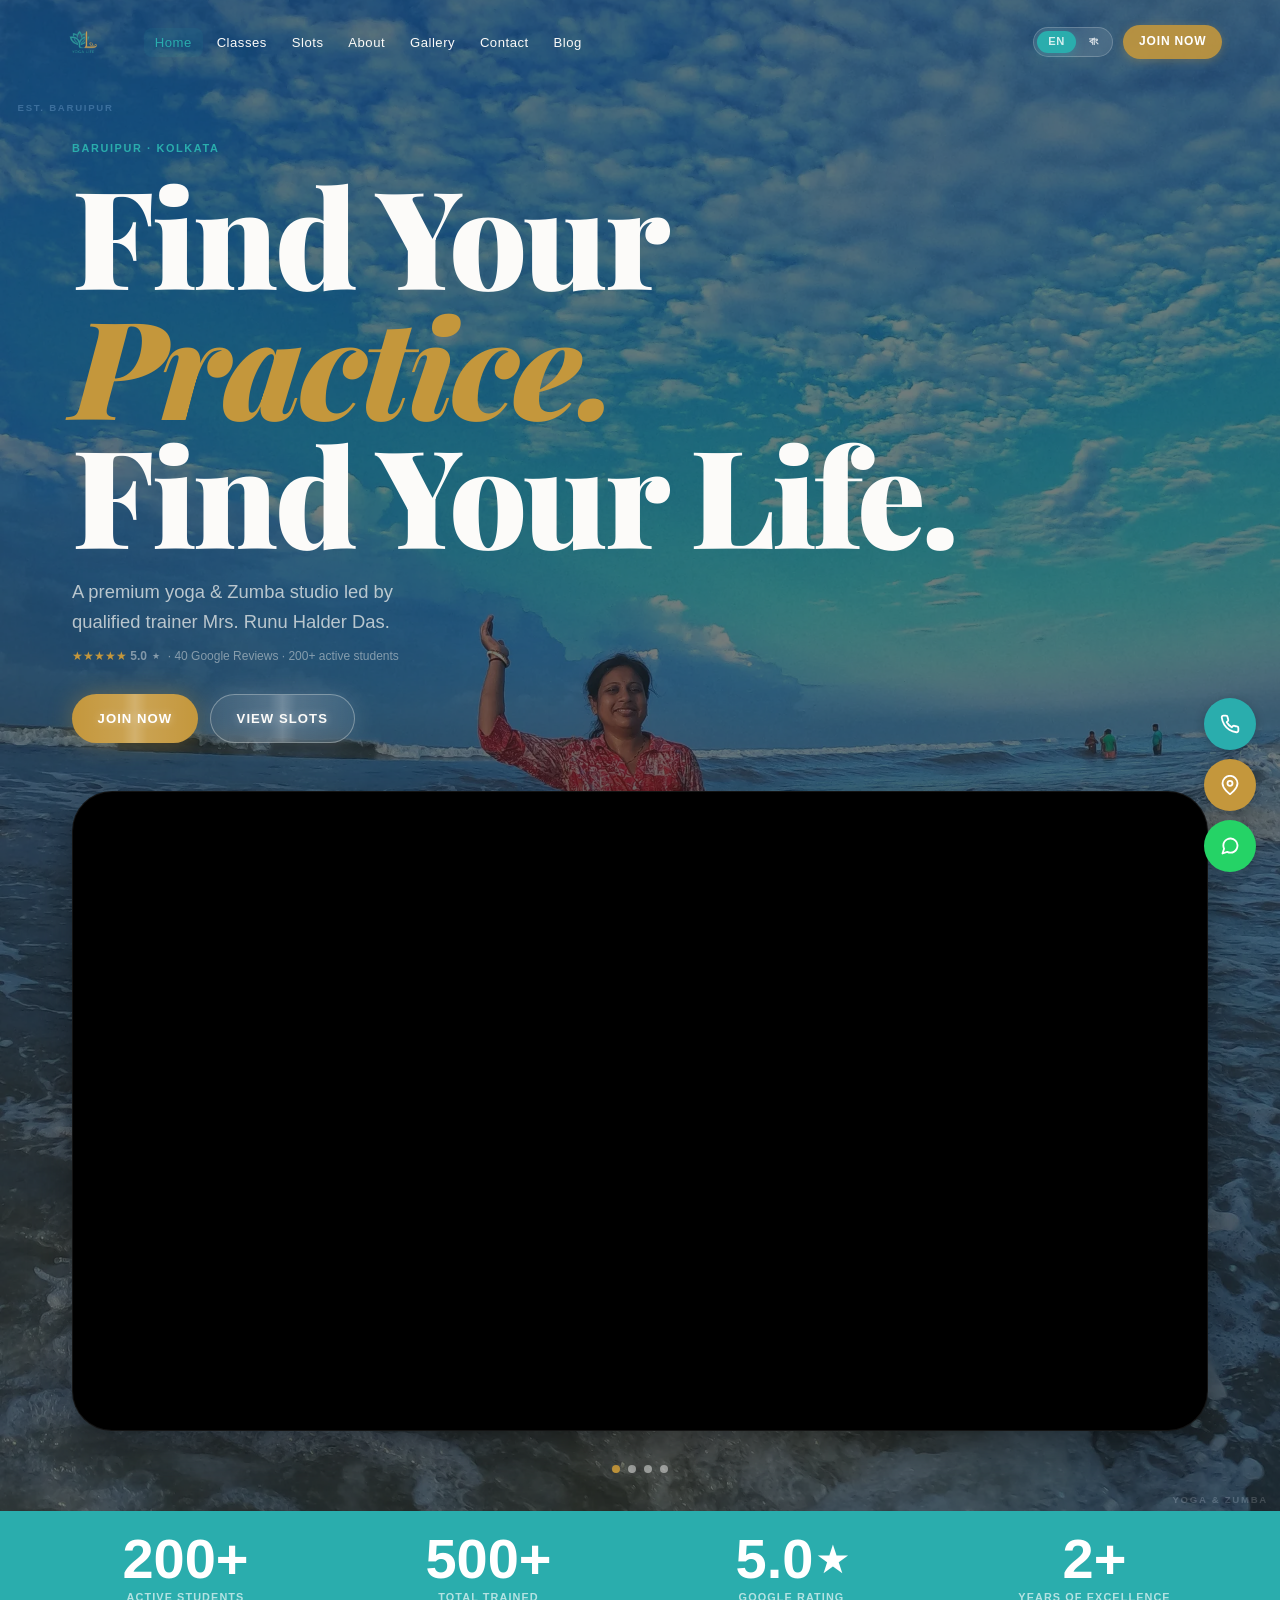
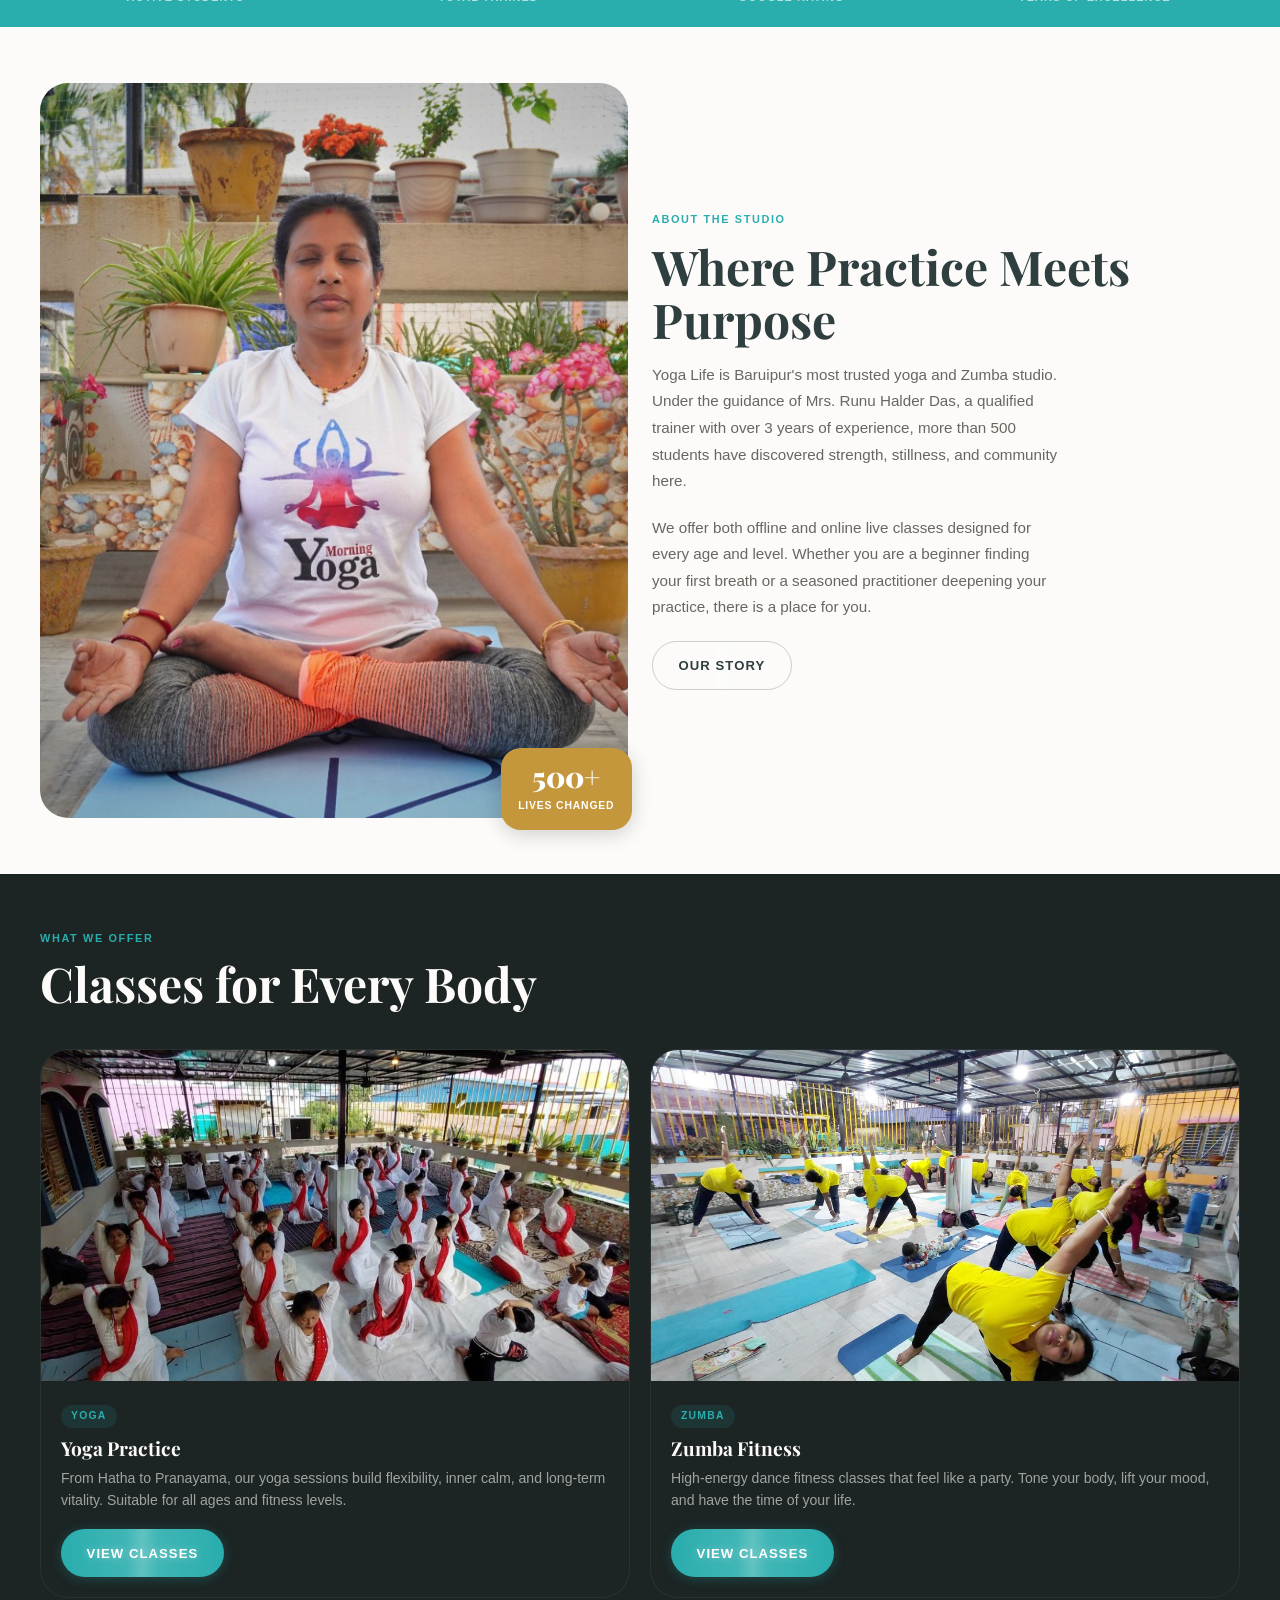
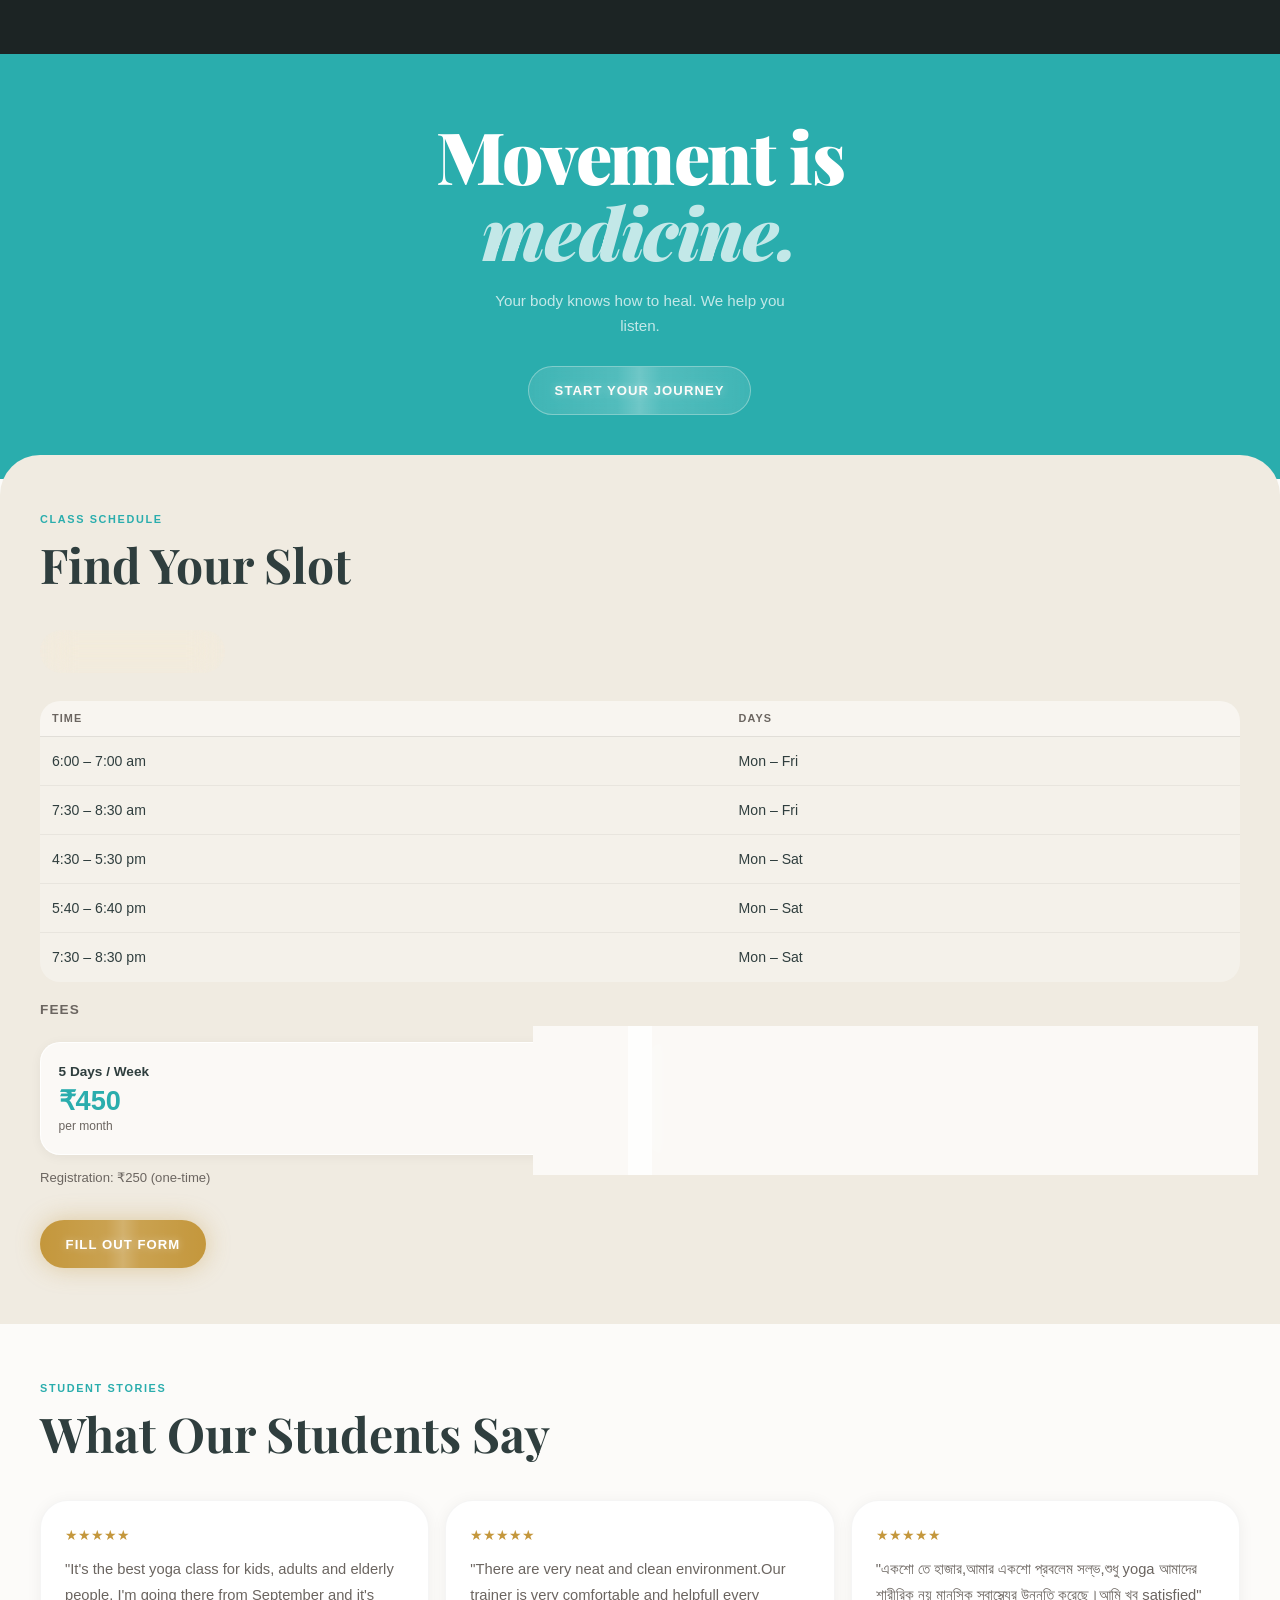
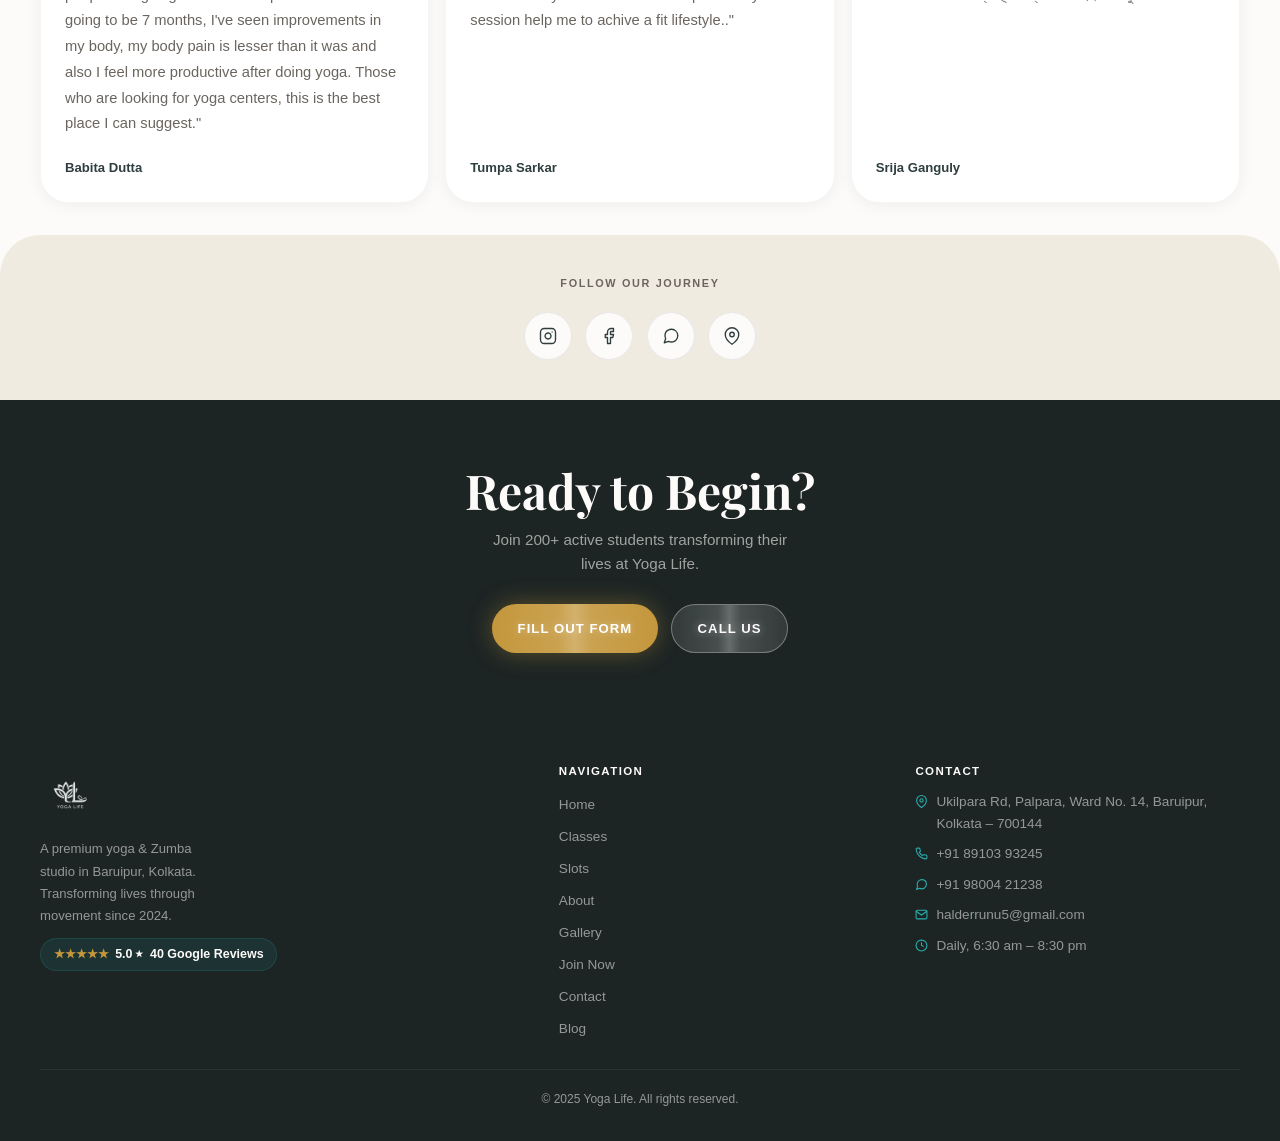
==== index.html @ b70bcf77 "Update button text on homepage classes cards to 'View Classes'" ====
<!DOCTYPE html>
<html lang="en">
<head>
    <!-- Google Search Console Verification -->
    <meta name="google-site-verification" content="EGmx_LkWbeWBFNHHQPnf5CXbHpJaudwl_-J-YU2fF6U" />
    <!-- Google tag (gtag.js) -->
    <script async src="https://www.googletagmanager.com/gtag/js?id=G-JGTG7HRP4K"></script>
    <script>
      window.dataLayer = window.dataLayer || [];
      function gtag(){dataLayer.push(arguments);}
      gtag('js', new Date());

      gtag('config', 'G-JGTG7HRP4K');
    </script>
  <meta charset="UTF-8">
  <meta name="viewport" content="width=device-width, initial-scale=1.0">
  <title>Yoga Life Baruipur | Yoga, Zumba, Meditation & Pranayam</title>
  <meta name="description" content="Baruipur's trusted yoga and Zumba studio, led by certified trainer Runu Halder Das. 200+ active students, 5.0★ rated. Join online or offline classes today.">
  <meta name="keywords" content="yoga centre baruipur, yoga classes near me, best pranayam center, meditation class in baruipur, zumba baruipur, yoga life baruipur">
  <meta property="og:title" content="Yoga Life Baruipur | Yoga, Zumba, Meditation & Pranayam">
  <meta property="og:description" content="Baruipur's trusted yoga and Zumba studio, led by certified trainer Runu Halder Das. 200+ active students, 5.0★ rated. Join online or offline classes today.">
  <meta property="og:url" content="https://www.yogalifebyrunu.org/">
  <meta property="og:image" content="https://www.yogalifebyrunu.org/assets/logo_wbg.png">
  <meta property="og:type" content="website">
  <link rel="icon" type="image/png" href="assets/yoga-life-logo.png">
  <link rel="stylesheet" href="https://cdn.jsdelivr.net/npm/swiper@11/swiper-bundle.min.css" />
  <link rel="stylesheet" href="css/style.css">
  <script type="application/ld+json">
  {
    "@context": "https://schema.org",
    "@type": "LocalBusiness",
    "name": "Yoga Life",
    "description": "Premium yoga and Zumba studio in Baruipur, Kolkata",
    "address": {
      "@type": "PostalAddress",
      "streetAddress": "Ukilpara Rd, Palpara, Ward No. 14",
      "addressLocality": "Baruipur",
      "addressRegion": "West Bengal",
      "postalCode": "700144",
      "addressCountry": "IN"
    },
    "telephone": "+918910393245",
    "email": "halderrunu5@gmail.com",
    "url": "https://www.yogalifebyrunu.org",
    "openingHours": "Mo-Su 06:30-20:30",
    "geo": { "@type": "GeoCoordinates", "latitude": 22.4657, "longitude": 88.4357 },
    "aggregateRating": { "@type": "AggregateRating", "ratingValue": "5.0", "reviewCount": "40" },
    "priceRange": "₹250–₹1300"
  }
  </script>
</head>
<body>

<!-- HEADER -->
<header id="site-header" class="hero-dark">
  <div class="nav-inner">
    <a href="index.html" class="nav-logo" aria-label="Yoga Life Home">
      <img src="assets/yoga-life-logo.png" alt="Yoga Life Logo">
    </a>
    <nav aria-label="Primary navigation">
      <ul class="nav-links">
        <li><a href="index.html" data-i18n="nav.home">Home</a></li>
        <li><a href="classes.html" data-i18n="nav.classes">Classes</a></li>
        <li><a href="slots.html">Slots</a></li>
        <li><a href="about.html" data-i18n="nav.about">About</a></li>
        <li><a href="gallery.html" data-i18n="nav.gallery">Gallery</a></li>
        <li><a href="contact.html" data-i18n="nav.contact">Contact</a></li>
        <li><a href="blog.html" data-i18n="nav.blog">Blog</a></li>
      </ul>
    </nav>
    <div class="nav-right">
      <div class="lang-toggle" role="group" aria-label="Language selector">
        <button class="lang-btn active" data-lang="en" aria-label="English">EN</button>
        <button class="lang-btn" data-lang="bn" aria-label="Bengali">&#2476;&#2494;&#2434;</button>
      </div>
      <a href="join.html" class="btn-join-nav" data-i18n="nav.join">Join Now</a>
      <button class="nav-hamburger" id="nav-hamburger" aria-label="Open menu" aria-expanded="false">
        <span></span><span></span><span></span>
      </button>
    </div>
  </div>
</header>

<!-- MOBILE DRAWER -->
<nav class="nav-drawer" id="nav-drawer" aria-label="Mobile navigation">
  <a href="index.html" data-i18n="nav.home">Home</a>
  <a href="classes.html" data-i18n="nav.classes">Classes</a>
  <a href="slots.html">Slots</a>
  <a href="about.html" data-i18n="nav.about">About</a>
  <a href="gallery.html" data-i18n="nav.gallery">Gallery</a>
  <a href="contact.html" data-i18n="nav.contact">Contact</a>
  <a href="blog.html" data-i18n="nav.blog">Blog</a>
  <a href="join.html" class="btn-cta-gold" data-i18n="nav.join">Join Now</a>
</nav>

<!-- HERO -->
<section class="hero" aria-label="Hero section">
  <div class="swiper hero-slider" id="hero-slider">
    <div class="swiper-wrapper">
      <div class="swiper-slide"><img src="assets/GOPR5122_1716514111625.webp" alt="Yoga class at Yoga Life Baruipur" class="hero-bg-img" fetchpriority="high"></div>
      <div class="swiper-slide"><img src="assets/DSC01743-01.webp" alt="Yoga class at Yoga Life Baruipur" class="hero-bg-img"></div>
      <div class="swiper-slide"><img src="assets/DSC01751-01.webp" alt="Yoga class at Yoga Life Baruipur" class="hero-bg-img"></div>
      <div class="swiper-slide"><img src="assets/IMG_20240331_092926_864-01.webp" alt="Yoga class at Yoga Life Baruipur" class="hero-bg-img"></div>
    </div>
    <div class="swiper-pagination"></div>
  </div>
  <span class="hero-corner tl label" data-i18n="hero.corner1">Est. Baruipur</span>
  <span class="hero-corner br label" data-i18n="hero.corner2">Yoga &amp; Zumba</span>
  <div class="hero-content">
    <span class="hero-label label" data-i18n="hero.label">Baruipur · Kolkata</span>
    <h1 class="hero-headline">
      <span data-i18n="hero.line1">Find Your</span><br>
      <em class="italic-gold" data-i18n="hero.line2">Practice.</em><br>
      <span data-i18n="hero.line3">Find Your Life.</span>
    </h1>
    <p class="hero-sub" data-i18n="hero.sub">A premium yoga &amp; Zumba studio led by qualified trainer Mrs. Runu Halder Das.</p>
    <p class="hero-trust"><span class="stars">&#9733;&#9733;&#9733;&#9733;&#9733;</span> <span data-i18n="hero.trust">5.0 · 40 Google Reviews · 200+ active students</span></p>
    <div class="hero-ctas">
      <a href="join.html" class="btn btn-gold" id="hero-join-btn" data-i18n="hero.cta1">Join Now</a>
      <a href="slots.html" class="btn btn-outline" id="hero-slots-btn">View Slots</a>
    </div>

    <!-- HERO VIDEO EMBED -->
    <div class="hero-video-wrapper reveal reveal-delay-1">
      <video src="assets/gemini_generated_video_fc693d4a.mp4" autoplay loop muted playsinline></video>
    </div>
  </div>
</section>

<!-- STATS BAND -->
<section class="stats-band" aria-label="Studio statistics">
  <div class="stats-inner">
    <div class="stat reveal">
      <div class="stat-num" data-i18n="stat.students">200+</div>
      <div class="stat-label" data-i18n="stat.students.l">Active Students</div>
    </div>
    <div class="stat reveal reveal-delay-1">
      <div class="stat-num" data-i18n="stat.trained">500+</div>
      <div class="stat-label" data-i18n="stat.trained.l">Total Trained</div>
    </div>
    <div class="stat reveal reveal-delay-2">
      <div class="stat-num" data-i18n="stat.rating">5.0<span style="font-size:0.6em; vertical-align:middle; position:relative; top:-2px; margin-left:4px;">&#9733;</span></div>
      <div class="stat-label" data-i18n="stat.rating.l">Google Rating</div>
    </div>
    <div class="stat reveal reveal-delay-3">
      <div class="stat-num" data-i18n="stat.years">2+</div>
      <div class="stat-label" data-i18n="stat.years.l">Years of Excellence</div>
    </div>
  </div>
</section>

<!-- ABOUT TEASER -->
<section class="about-teaser" aria-label="About the studio">
  <div class="about-teaser-inner">
    <div class="about-img-wrap reveal">
      <img src="assets/instructor.jpg" alt="Mrs. Runu Halder Das, Yoga Life instructor" loading="lazy">
      <div class="about-img-badge">
        <span class="num" data-i18n="about.badge.num">500+</span>
        <span class="txt" data-i18n="about.badge.txt">Lives Changed</span>
      </div>
    </div>
    <div class="about-body reveal reveal-delay-1">
      <span class="label" data-i18n="about.label">About the Studio</span>
      <h2 data-i18n="about.h2">Where Practice Meets Purpose</h2>
      <p data-i18n="about.p1">Yoga Life is Baruipur's most trusted yoga &amp; Zumba studio. Under the guidance of Mrs. Runu Halder Das — a qualified trainer with over a decade of experience — more than 500 students have discovered strength, stillness, and community here.</p>
      <p data-i18n="about.p2">We offer both offline (in-studio) and online live classes, designed for every age and level — from beginners finding their first breath to seasoned practitioners deepening their practice.</p>
      <a href="about.html" class="btn btn-outline-dark" id="about-link-btn" data-i18n="about.link">Our Story</a>
    </div>
  </div>
</section>

<!-- CLASSES OVERVIEW (dark section) -->
<section class="classes-overview" aria-label="Class offerings">
  <div class="section-header reveal">
    <span class="label" data-i18n="classes.label">What We Offer</span>
    <h2 data-i18n="classes.h2">Classes for Every Body</h2>
  </div>
  <div class="classes-grid">
    <article class="class-card reveal">
      <img src="assets/gallery-8.jpg" alt="Yoga class at Yoga Life" class="class-card-img" loading="lazy">
      <div class="class-card-body">
        <span class="class-card-tag" data-i18n="classes.yoga.tag">Yoga</span>
        <h3 data-i18n="classes.yoga.h3">Yoga Practice</h3>
        <p data-i18n="classes.yoga.p">From Hatha to Pranayama, our yoga sessions build flexibility, inner calm, and long-term vitality. Suitable for all ages and fitness levels.</p>
        <a href="classes.html" class="btn btn-teal" id="yoga-classes-btn" data-i18n="classes.link">View Classes</a>
      </div>
    </article>
    <article class="class-card reveal reveal-delay-1">
      <img src="assets/gallery-9.jpg" alt="Zumba class at Yoga Life" class="class-card-img" loading="lazy">
      <div class="class-card-body">
        <span class="class-card-tag" data-i18n="classes.zumba.tag">Zumba</span>
        <h3 data-i18n="classes.zumba.h3">Zumba Fitness</h3>
        <p data-i18n="classes.zumba.p">High-energy dance fitness classes that feel like a party. Tone your body, lift your mood, and have the time of your life.</p>
        <a href="classes.html" class="btn btn-teal" id="zumba-classes-btn" data-i18n="classes.link">View Classes</a>
      </div>
    </article>
  </div>
</section>

<!-- STATEMENT BAND (teal) -->
<section class="statement-band" aria-label="Studio philosophy">
  <div class="reveal">
    <p class="big-quote">
      <span data-i18n="statement.q1">Movement is</span><br>
      <em class="italic" data-i18n="statement.q2">medicine.</em>
    </p>
    <p class="sub body-lg" data-i18n="statement.sub">Your body knows how to heal. We help you listen.</p>
    <a href="join.html" class="btn btn-outline" id="statement-cta-btn" data-i18n="statement.cta">Start Your Journey</a>
  </div>
</section>

<!-- TIMINGS SNAPSHOT -->
<section class="timings-section section-rounded-top" aria-label="Class schedule">
  <div class="timings-inner">
    <div class="section-header reveal" style="margin-left:0;">
      <span class="label" data-i18n="timings.label">Class Schedule</span>
      <h2 data-i18n="timings.h2">Find Your Slot</h2>
    </div>
    <div class="timings-tabs reveal" role="tablist">
      <button class="timings-tab active" data-panel="panel-offline" role="tab" aria-selected="true" id="tab-offline" data-i18n="timings.tab1">Offline</button>
      <button class="timings-tab" data-panel="panel-online" role="tab" aria-selected="false" id="tab-online" data-i18n="timings.tab2">Online</button>
    </div>

    <div id="panel-offline" class="timings-panel active" role="tabpanel" aria-labelledby="tab-offline">
      <div data-schedule="offline">
        <table class="schedule-table">
          <thead><tr><th data-i18n="timings.col.time">Time</th><th data-i18n="timings.col.days">Days</th></tr></thead>
          <tbody class="slot-table-body">
            <tr><td>6:00 – 7:00 am</td><td>Mon – Fri</td></tr>
            <tr><td>8:30 – 9:30 am</td><td>Mon – Fri</td></tr>
            <tr><td>4:30 – 5:30 pm</td><td>Mon – Sat</td></tr>
            <tr><td>5:40 – 6:40 pm</td><td>Mon – Sat</td></tr>
            <tr><td>7:30 – 8:30 pm</td><td>Mon – Sat</td></tr>
          </tbody>
        </table>
        <h4 class="mt-md mb-sm" style="font-family:var(--font-body);font-size:.85rem;letter-spacing:.08em;text-transform:uppercase;color:var(--text-muted);" data-i18n="timings.pricing.h">Fees</h4>
        <div class="pricing-cards pricing-cards-wrap">
          <div class="pricing-card"><p class="plan-name">5 Days / Week</p><p class="price">&#8377;450</p><p class="price-period">per month</p></div>
          <div class="pricing-card"><p class="plan-name">3 Days / Week</p><p class="price">&#8377;250</p><p class="price-period">per month</p></div>
        </div>
        <p style="font-size:.82rem;color:var(--text-muted);margin-top:.75rem;" data-i18n="timings.reg">Registration: &#8377;250 (one-time)</p>
      </div>
    </div>

    <div id="panel-online" class="timings-panel" role="tabpanel" aria-labelledby="tab-online">
      <div data-schedule="online">
        <table class="schedule-table">
          <thead><tr><th data-i18n="timings.col.time">Time</th><th data-i18n="timings.col.days">Days</th></tr></thead>
          <tbody class="slot-table-body">
            <tr><td>6:00 – 7:00 am</td><td>Mon – Fri</td></tr>
            <tr><td>7:30 – 8:30 am</td><td>Mon – Fri</td></tr>
            <tr><td>7:30 – 8:30 pm</td><td>Mon, Thu, Sat</td></tr>
          </tbody>
        </table>
        <h4 class="mt-md mb-sm" style="font-family:var(--font-body);font-size:.85rem;letter-spacing:.08em;text-transform:uppercase;color:var(--text-muted);" data-i18n="timings.pricing.h">Fees</h4>
        <div class="pricing-cards pricing-cards-wrap">
          <div class="pricing-card"><p class="plan-name">Monthly</p><p class="price">&#8377;500</p><p class="price-period">per month</p></div>
          <div class="pricing-card"><p class="plan-name">3-Month Special</p><p class="price">&#8377;1,300<span class="savings">Save &#8377;200</span></p><p class="price-period">per 3 months</p></div>
        </div>
        <p style="font-size:.82rem;color:var(--text-muted);margin-top:.75rem;" data-i18n="timings.reg">Registration: &#8377;250 (one-time)</p>
      </div>
    </div>

    <div style="margin-top:2rem;" class="reveal">
      <a href="join.html" class="btn btn-gold" id="timings-join-btn" data-i18n="cta.btn1">Fill Out Form</a>
    </div>
  </div>
</section>

<!-- TESTIMONIALS -->
<section class="testimonials" aria-label="Student testimonials">
  <div style="max-width:var(--max-w);margin:0 auto;">
    <div class="section-header reveal" style="margin-left:0;">
      <span class="label" data-i18n="testi.label">Student Stories</span>
      <h2 data-i18n="testi.h2">What Our Students Say</h2>
    </div>
  </div>
  <div class="testimonials-grid">
    <div class="testimonial-card reveal">
      <div class="testimonial-stars">&#9733;&#9733;&#9733;&#9733;&#9733;</div>
      <p class="testimonial-text">"It's the best yoga class for kids, adults and elderly people. I'm going there from September and it's going to be 7 months, I've seen improvements in my body, my body pain is lesser than it was and also I feel more productive after doing yoga. Those who are looking for yoga centers, this is the best place I can suggest."</p>
      <p class="testimonial-author">Babita Dutta</p>
    </div>
    <div class="testimonial-card reveal reveal-delay-1">
      <div class="testimonial-stars">&#9733;&#9733;&#9733;&#9733;&#9733;</div>
      <p class="testimonial-text">"There are very neat and clean environment.Our trainer is very comfortable and helpfull every session help me to achive a fit lifestyle.."</p>
      <p class="testimonial-author">Tumpa Sarkar</p>
    </div>
    <div class="testimonial-card reveal reveal-delay-2">
      <div class="testimonial-stars">&#9733;&#9733;&#9733;&#9733;&#9733;</div>
      <p class="testimonial-text">"একশো তে হাজার,আমার একশো প্রবলেম সল্ভ,শুধু yoga আমাদের শারীরিক নয় মানসিক স্বাস্থ্যের উন্নতি করেছে।আমি খুব satisfied"</p>
      <p class="testimonial-author">Srija Ganguly</p>
    </div>
  </div>
</section>

<!-- SOCIAL STRIP -->
<section class="social-strip section-rounded-top" aria-label="Social media links">
  <span class="label" data-i18n="social.label">Follow Our Journey</span>
  <div class="social-icons">
    <a href="https://www.instagram.com/runu_halder84?igsh=MWVlaTFsMXBycGkwbA==" target="_blank" rel="noopener noreferrer" class="social-icon" aria-label="Instagram" id="social-instagram">
      <svg viewBox="0 0 24 24" fill="none" stroke="currentColor" stroke-width="1.8" stroke-linecap="round" stroke-linejoin="round"><rect x="2" y="2" width="20" height="20" rx="5" ry="5"/><path d="M16 11.37A4 4 0 1 1 12.63 8 4 4 0 0 1 16 11.37z"/><line x1="17.5" y1="6.5" x2="17.51" y2="6.5"/></svg>
    </a>
    <a href="https://www.facebook.com/share/1VHUB7com7/" target="_blank" rel="noopener noreferrer" class="social-icon" aria-label="Facebook" id="social-facebook">
      <svg viewBox="0 0 24 24" fill="none" stroke="currentColor" stroke-width="1.8" stroke-linecap="round" stroke-linejoin="round"><path d="M18 2h-3a5 5 0 0 0-5 5v3H7v4h3v8h4v-8h3l1-4h-4V7a1 1 0 0 1 1-1h3z"/></svg>
    </a>
    <a href="https://wa.me/919800421238" target="_blank" rel="noopener noreferrer" class="social-icon" aria-label="WhatsApp" id="social-whatsapp">
      <svg viewBox="0 0 24 24" fill="none" stroke="currentColor" stroke-width="1.8" stroke-linecap="round" stroke-linejoin="round"><path d="M21 11.5a8.38 8.38 0 0 1-.9 3.8 8.5 8.5 0 0 1-7.6 4.7 8.38 8.38 0 0 1-3.8-.9L3 21l1.9-5.7a8.38 8.38 0 0 1-.9-3.8 8.5 8.5 0 0 1 4.7-7.6 8.38 8.38 0 0 1 3.8-.9h.5a8.48 8.48 0 0 1 8 8v.5z"/></svg>
    </a>
    <a href="https://maps.app.goo.gl/x7ezDPFoH5HibmBJ8" target="_blank" rel="noopener noreferrer" class="social-icon" aria-label="Google Maps" id="social-maps">
      <svg viewBox="0 0 24 24" fill="none" stroke="currentColor" stroke-width="1.8" stroke-linecap="round" stroke-linejoin="round"><path d="M21 10c0 7-9 13-9 13s-9-6-9-13a9 9 0 0 1 18 0z"/><circle cx="12" cy="10" r="3"/></svg>
    </a>
  </div>
</section>

<!-- CTA BAND -->
<section class="cta-band" aria-label="Call to action">
  <div class="reveal">
    <h2 data-i18n="cta.h2">Ready to Begin?</h2>
    <p data-i18n="cta.p">Join 200+ active students transforming their lives at Yoga Life.</p>
    <div class="cta-btns">
      <a href="join.html" class="btn btn-gold" id="cta-join-btn" data-i18n="cta.btn1">Fill Out Form</a>
      <a href="tel:+918910393245" class="btn btn-outline" id="cta-call-btn" data-i18n="cta.btn2">Call Us</a>
    </div>
  </div>
</section>

<!-- FOOTER -->
<footer class="site-footer" aria-label="Site footer">
  <div class="footer-inner">
    <div class="footer-logo-col">
      <div class="footer-logo"><img src="assets/yoga-life-logo.png" alt="Yoga Life Logo"></div>
      <p class="footer-desc" data-i18n="footer.desc">A premium yoga &amp; Zumba studio in Baruipur, Kolkata. Transforming lives through movement since 2024.</p>
      <a href="https://maps.app.goo.gl/x7ezDPFoH5HibmBJ8" target="_blank" rel="noopener noreferrer" class="footer-rating" id="footer-rating-link">
        <span class="stars">&#9733;&#9733;&#9733;&#9733;&#9733;</span>
        <span data-i18n="footer.rating">5.0<span style="font-size:0.6em; vertical-align:middle; position:relative; top:-2px; margin-left:4px;">&#9733;</span> · 40 Google Reviews</span>
      </a>
    </div>
    <div class="footer-col">
      <h4 data-i18n="footer.nav">Navigation</h4>
      <ul>
        <li><a href="index.html" data-i18n="nav.home">Home</a></li>
        <li><a href="classes.html" data-i18n="nav.classes">Classes</a></li>
        <li><a href="slots.html">Slots</a></li>
        <li><a href="about.html" data-i18n="nav.about">About</a></li>
        <li><a href="gallery.html" data-i18n="nav.gallery">Gallery</a></li>
        <li><a href="join.html" data-i18n="nav.join">Join Now</a></li>
        <li><a href="contact.html" data-i18n="nav.contact">Contact</a></li>
        <li><a href="blog.html" data-i18n="nav.blog">Blog</a></li>
      </ul>
    </div>
    <div class="footer-col">
      <h4 data-i18n="footer.contact">Contact</h4>
      <div class="contact-item">
        <svg viewBox="0 0 24 24" fill="none" stroke="currentColor" stroke-width="2"><path d="M21 10c0 7-9 13-9 13s-9-6-9-13a9 9 0 0 1 18 0z"/><circle cx="12" cy="10" r="3"/></svg>
        <span data-i18n="footer.address">Ukilpara Rd, Palpara, Ward No. 14, Baruipur, Kolkata – 700144</span>
      </div>
      <div class="contact-item">
        <svg viewBox="0 0 24 24" fill="none" stroke="currentColor" stroke-width="2"><path d="M22 16.92v3a2 2 0 0 1-2.18 2 19.79 19.79 0 0 1-8.63-3.07 19.5 19.5 0 0 1-6-6 19.79 19.79 0 0 1-3.07-8.67A2 2 0 0 1 4.11 2h3a2 2 0 0 1 2 1.72c.127.96.361 1.903.7 2.81a2 2 0 0 1-.45 2.11L8.09 9.91a16 16 0 0 0 6 6l1.27-1.27a2 2 0 0 1 2.11-.45c.907.339 1.85.573 2.81.7A2 2 0 0 1 22 16.92z"/></svg>
        <a href="tel:+918910393245">+91 89103 93245</a>
      </div>
      <div class="contact-item">
        <svg viewBox="0 0 24 24" fill="none" stroke="currentColor" stroke-width="2"><path d="M21 11.5a8.38 8.38 0 0 1-.9 3.8 8.5 8.5 0 0 1-7.6 4.7 8.38 8.38 0 0 1-3.8-.9L3 21l1.9-5.7a8.38 8.38 0 0 1-.9-3.8 8.5 8.5 0 0 1 4.7-7.6 8.38 8.38 0 0 1 3.8-.9h.5a8.48 8.48 0 0 1 8 8v.5z"/></svg>
        <a href="https://wa.me/919800421238" target="_blank" rel="noopener noreferrer">+91 98004 21238</a>
      </div>
      <div class="contact-item">
        <svg viewBox="0 0 24 24" fill="none" stroke="currentColor" stroke-width="2"><path d="M4 4h16c1.1 0 2 .9 2 2v12c0 1.1-.9 2-2 2H4c-1.1 0-2-.9-2-2V6c0-1.1.9-2 2-2z"/><polyline points="22,6 12,13 2,6"/></svg>
        <a href="mailto:halderrunu5@gmail.com">halderrunu5@gmail.com</a>
      </div>
      <div class="contact-item">
        <svg viewBox="0 0 24 24" fill="none" stroke="currentColor" stroke-width="2"><circle cx="12" cy="12" r="10"/><polyline points="12 6 12 12 16 14"/></svg>
        <span data-i18n="footer.hours.val">Daily, 6:30 am – 8:30 pm</span>
      </div>
    </div>
  </div>
  <div class="footer-bottom">
    <p data-i18n="footer.copy">© 2025 Yoga Life. All rights reserved.</p>
  </div>
</footer>

<!-- FLOATING CONTACT BUTTONS -->
<div class="float-contacts" aria-label="Quick contact">
  <a href="tel:+918910393245" class="float-btn float-call" id="float-call-btn" aria-label="Call us">
    <svg viewBox="0 0 24 24" fill="none" stroke="currentColor" stroke-width="2.2" stroke-linecap="round" stroke-linejoin="round"><path d="M22 16.92v3a2 2 0 0 1-2.18 2 19.79 19.79 0 0 1-8.63-3.07 19.5 19.5 0 0 1-6-6 19.79 19.79 0 0 1-3.07-8.67A2 2 0 0 1 4.11 2h3a2 2 0 0 1 2 1.72c.127.96.361 1.903.7 2.81a2 2 0 0 1-.45 2.11L8.09 9.91a16 16 0 0 0 6 6l1.27-1.27a2 2 0 0 1 2.11-.45c.907.339 1.85.573 2.81.7A2 2 0 0 1 22 16.92z"/></svg>
  </a>
  <a href="https://maps.app.goo.gl/x7ezDPFoH5HibmBJ8" target="_blank" rel="noopener noreferrer" class="float-btn float-directions" id="float-dir-btn" aria-label="Get directions">
    <svg viewBox="0 0 24 24" fill="none" stroke="currentColor" stroke-width="2.2" stroke-linecap="round" stroke-linejoin="round"><path d="M21 10c0 7-9 13-9 13s-9-6-9-13a9 9 0 0 1 18 0z"/><circle cx="12" cy="10" r="3"/></svg>
  </a>
  <a href="https://wa.me/919800421238" target="_blank" rel="noopener noreferrer" class="float-btn float-whatsapp" id="float-wa-btn" aria-label="WhatsApp us">
    <svg viewBox="0 0 24 24" fill="none" stroke="currentColor" stroke-width="2.2" stroke-linecap="round" stroke-linejoin="round"><path d="M21 11.5a8.38 8.38 0 0 1-.9 3.8 8.5 8.5 0 0 1-7.6 4.7 8.38 8.38 0 0 1-3.8-.9L3 21l1.9-5.7a8.38 8.38 0 0 1-.9-3.8 8.5 8.5 0 0 1 4.7-7.6 8.38 8.38 0 0 1 3.8-.9h.5a8.48 8.48 0 0 1 8 8v.5z"/></svg>
  </a>
</div>

<script src="https://cdn.jsdelivr.net/npm/swiper@11/swiper-bundle.min.js"></script>
<script src="js/translations.js"></script>
<script src="js/main.js"></script>
</body>
</html>
---- css/style.css ----
/* =============================================
   YOGA LIFE â€” Design System | style.css (v2)
   ============================================= */

@import url('https://fonts.googleapis.com/css2?family=Playfair+Display:ital,wght@0,700;0,900;1,700;1,900&family=Inter:wght@300;400;500;600;700&display=swap');

:root {
  --charcoal: #1C2424;
  --teal: #2AADAD;
  --teal-dark: #1E8888;
  --teal-glass:  rgba(42, 173, 173, 0.15);
  --gold: #C4973C;
  --gold-dark: #A57E31;
  --off-white: #FCFBF9;
  --cream:       #F0EBE1;
  --text-dark:   #2F3E3E;
  --text-muted:  #6B6560;
  --white:       #FFFFFF;
  --font-display: 'Playfair Display', Georgia, serif;
  --font-body:    'Outfit', sans-serif;
  --ease-sharp:  cubic-bezier(0.85, 0, 0.15, 1);
  --transition:  0.3s cubic-bezier(0.25, 0.46, 0.45, 0.94);
  --max-w: 1200px;
  --nav-h: 84px;
  --nav-scrolled-h: 84px;
  --r-sm:  12px;
  --r-md:  20px;
  --r-lg:  28px;
  --r-xl:  40px;
}

@media (max-width: 767px) {
  :root { 
    --nav-h: 70px; 
    --nav-scrolled-h: 70px; 
  }
}

*, *::before, *::after { box-sizing: border-box; margin: 0; padding: 0; -webkit-tap-highlight-color: transparent; }
html { scroll-behavior: smooth; -webkit-text-size-adjust: 100%; }
body {
  font-family: var(--font-body);
  font-size: 16px;
  line-height: 1.6;
  color: var(--text-dark);
  background: var(--off-white);
  overflow-x: hidden;
}
img { display: block; max-width: 100%; height: auto; }
a { color: inherit; text-decoration: none; }
button { font-family: var(--font-body); cursor: pointer; border: none; background: none; }

/* Typography */
h1, h2, h3, h4 { font-family: var(--font-display); font-weight: 700; line-height: 1.1; }
h1 { font-size: clamp(2.2rem, 7vw, 5rem); }
h2 { font-size: clamp(1.6rem, 4vw, 3rem); }
h3 { font-size: clamp(1.1rem, 2.5vw, 1.8rem); }
.label { font-family: var(--font-body); font-size: 0.68rem; font-weight: 600; letter-spacing: 0.15em; text-transform: uppercase; }
.serif-italic { font-family: var(--font-display); font-style: italic; font-weight: 700; }

/* Layout */
.container { max-width: var(--max-w); margin: 0 auto; padding: 0 1.1rem; }

/* Reveal */
.reveal { opacity: 0; transform: translateY(24px); transition: opacity 0.5s var(--ease-sharp), transform 0.5s var(--ease-sharp); }
.reveal.visible { opacity: 1; transform: none; }
.reveal-delay-1 { transition-delay: 0.1s; }
.reveal-delay-2 { transition-delay: 0.2s; }
.reveal-delay-3 { transition-delay: 0.3s; }

/* ===== HEADER ===== */
#site-header {
  position: fixed; top: 0; left: 0; right: 0;
  z-index: 1000; height: var(--nav-h);
  display: flex; align-items: center;
  background: transparent;
  transition: height 0.4s var(--ease-sharp), background 0.4s var(--ease-sharp), box-shadow 0.4s var(--ease-sharp), backdrop-filter 0.4s;
}

/* Frosted glass on scroll OR always on inner pages */
#site-header.scrolled {
  height: var(--nav-scrolled-h);
  background: rgba(250, 248, 244, 0.92);
  backdrop-filter: blur(24px) saturate(1.4);
  -webkit-backdrop-filter: blur(24px) saturate(1.4);
  box-shadow: 0 1px 0 rgba(0,0,0,0.07);
}

/* Nav inner */
.nav-inner {
  width: 100%; max-width: var(--max-w); margin: 0 auto;
  padding: 0 1.1rem;
  display: flex; align-items: center; justify-content: flex-start; gap: 0.75rem;
}

.nav-logo { margin-right: 1.5rem; }
.nav-logo img { height: 42px; width: auto; display: block; transition: height 0.4s var(--ease-sharp); }
@media (min-width: 768px) { 
  .nav-logo img { height: 50px; } 
}

/* Nav links â€” always dark (visible on frosted glass) */
.nav-links { display: none; list-style: none; gap: 0.15rem; }
.nav-links a {
  font-size: 0.82rem; font-weight: 500; letter-spacing: 0.04em;
  padding: 0.45rem 0.7rem; border-radius: 8px;
  color: var(--text-dark);
  transition: color var(--transition), background var(--transition);
}
.nav-links a:hover, .nav-links a.active {
  color: var(--teal); background: rgba(42,173,173,0.08);
}

/* Hero dark override â€” white nav links on home hero ONLY */
#site-header.hero-dark:not(.scrolled) .nav-links a { color: var(--off-white); }
#site-header.hero-dark:not(.scrolled) .nav-links a:hover, #site-header.hero-dark:not(.scrolled) .nav-links a.active { color: var(--teal); }
#site-header.hero-dark:not(.scrolled) .nav-hamburger span { background: var(--off-white); }
#site-header.hero-dark:not(.scrolled) .btn-join-nav { background: rgba(196,151,60,0.9); }

.nav-right { display: flex; align-items: center; gap: 0.6rem; margin-left: auto; }

/* Language Toggle â€” liquid glass style */
.lang-toggle {
  display: flex; align-items: center;
  background: rgba(255,255,255,0.18);
  backdrop-filter: blur(12px);
  -webkit-backdrop-filter: blur(12px);
  border: 1px solid rgba(42,173,173,0.22);
  border-radius: 24px; padding: 3px; gap: 2px; flex-shrink: 0;
}

/* On dark hero, slightly different glass */
#site-header.hero-dark:not(.scrolled) .lang-toggle {
  background: rgba(255,255,255,0.1);
  border-color: rgba(255,255,255,0.2);
}

.lang-btn {
  font-size: 0.7rem; font-weight: 700; letter-spacing: 0.05em;
  padding: 5px 11px; border-radius: 20px;
  color: var(--teal);
  transition: background var(--transition), color var(--transition), box-shadow var(--transition);
  cursor: pointer; border: none; background: none; white-space: nowrap;
  line-height: 1;
}
#site-header.hero-dark:not(.scrolled) .lang-btn { color: rgba(255,255,255,0.8); }

.lang-btn.active {
  background: var(--teal);
  color: var(--white);
  box-shadow: 0 2px 8px rgba(42,173,173,0.35);
}

/* Join Now nav button */
.btn-join-nav {
  font-size: 0.75rem; font-weight: 700; letter-spacing: 0.07em;
  padding: 0.48rem 1rem; border-radius: 24px;
  background: var(--gold); color: var(--white);
  text-transform: uppercase;
  transition: background var(--transition), transform var(--transition), box-shadow var(--transition);
  white-space: nowrap; display: none;
  box-shadow: 0 2px 10px rgba(196,151,60,0.3);
}
.btn-join-nav:hover { background: var(--gold-dark); transform: translateY(-1px); box-shadow: 0 4px 16px rgba(196,151,60,0.4); }

/* Hamburger */
.nav-hamburger { display: flex; flex-direction: column; gap: 5px; width: 28px; cursor: pointer; padding: 4px; flex-shrink: 0; }
.nav-hamburger span {
  display: block; height: 2px; background: var(--text-dark);
  border-radius: 2px; transition: transform 250ms var(--ease-sharp), opacity 250ms;
}
.nav-hamburger.open span:nth-child(1) { transform: translateY(7px) rotate(45deg); }
.nav-hamburger.open span:nth-child(2) { opacity: 0; }
.nav-hamburger.open span:nth-child(3) { transform: translateY(-7px) rotate(-45deg); }

/* Mobile nav drawer */
.nav-drawer {
  display: none; position: fixed; inset: 0; z-index: 999;
  background: rgba(250, 248, 244, 0.97);
  backdrop-filter: blur(24px);
  -webkit-backdrop-filter: blur(24px);
  flex-direction: column;
  padding: calc(var(--nav-h) + 1.5rem) 1.5rem 2rem; gap: 0;
}
.nav-drawer.open { display: flex; }
.nav-drawer a {
  font-size: 1.4rem; font-weight: 700; font-family: var(--font-display);
  padding: 0.75rem 0; border-bottom: 1px solid var(--cream);
  color: var(--text-dark); transition: color var(--transition);
}
.nav-drawer a:hover, .nav-drawer a.active { color: var(--teal); }
.nav-drawer .btn-cta-gold {
  margin-top: 1.5rem; display: block; text-align: center;
  font-family: var(--font-body); font-size: 1rem; padding: 0.85rem 2rem;
  border-radius: var(--r-xl); background: var(--gold); color: var(--white); font-weight: 700;
  box-shadow: 0 4px 16px rgba(196,151,60,0.3);
}

@media (min-width: 768px) {
  .nav-links { display: flex; }
  .btn-join-nav { display: flex; }
  .nav-hamburger { display: none; }
}

/* ===== BUTTONS ===== */
.btn {
  display: inline-flex; align-items: center; justify-content: center; gap: 0.5rem;
  font-family: var(--font-body); font-weight: 700; font-size: 0.82rem;
  letter-spacing: 0.08em; text-transform: uppercase;
  padding: 0.8rem 1.6rem; border-radius: var(--r-xl); border: none; cursor: pointer;
  transition: transform 150ms var(--ease-sharp), background 200ms, box-shadow 200ms;
  will-change: transform, box-shadow;
  transform: translateZ(0);
  white-space: nowrap; min-height: 48px;
}
.btn:hover { transform: translateY(-2px); }
.btn:active { transform: translateY(0); }
.btn-gold { 
  background: var(--gold); color: var(--white); 
  box-shadow: 0 0 25px rgba(196, 151, 60, 0.4);
  animation: joinNowPulse 3s infinite ease-in-out;
}
.btn-gold:hover { 
  background: var(--gold-dark); 
  box-shadow: 0 0 35px rgba(196, 151, 60, 0.7); 
  animation: none; 
}
.btn-teal { background: var(--teal); color: var(--white); box-shadow: 0 2px 12px rgba(42,173,173,0.28); }
.btn-teal:hover { background: var(--teal-dark); box-shadow: 0 4px 20px rgba(42,173,173,0.4); }
.btn-outline { background: rgba(255,255,255,0.1); backdrop-filter: blur(8px); color: var(--off-white); border: 1.5px solid rgba(250,248,244,0.35); }
.btn-outline:hover { border-color: var(--off-white); background: rgba(250,248,244,0.15); }
.btn-outline-dark { background: transparent; color: var(--text-dark); border: 1.5px solid rgba(26,25,23,0.2); }
.btn-outline-dark:hover { border-color: var(--teal); color: var(--teal); background: rgba(42,173,173,0.05); }

/* ===== FLOATING CONTACT BUTTONS ===== */
.float-contacts {
  position: fixed; bottom: 1.25rem; right: 1rem;
  z-index: 900; display: flex; flex-direction: column; gap: 0.4rem; align-items: flex-end;
}
.float-btn {
  display: flex; align-items: center; justify-content: center;
  width: 42px; height: 42px; border-radius: 50%; color: var(--white);
  box-shadow: 0 3px 12px rgba(0,0,0,0.2);
  transition: transform 150ms var(--ease-sharp), box-shadow 150ms;
  text-decoration: none; flex-shrink: 0;
}
.float-btn:hover { transform: translateY(-3px) scale(1.08); box-shadow: 0 6px 20px rgba(0,0,0,0.28); }
.float-btn svg { width: 18px; height: 18px; flex-shrink: 0; }
.float-call { background: var(--teal); }
.float-whatsapp { background: #25D366; }
.float-directions { background: var(--gold); }
@media (min-width: 768px) { .float-contacts { bottom: 1.75rem; right: 1.5rem; gap: 0.55rem; } .float-btn { width: 52px; height: 52px; } .float-btn svg { width: 20px; height: 20px; } }

/* ===== HERO ===== */
.hero {
  position: relative; min-height: 100svh;
  background: var(--charcoal);
  display: flex; flex-direction: column; justify-content: flex-end;
  overflow: hidden; padding-top: var(--nav-h);
}
.hero-slider {
  position: absolute; inset: 0;
  width: 100%; height: 100%;
  z-index: 1;
}
.swiper-slide {
  width: 100%; height: 100%;
}
.hero-bg-img {
  width: 100%; height: 100%;
  object-fit: cover; object-position: center center;
  opacity: 0.4;
}
/* Pagination Dots */
.swiper-pagination {
  bottom: 30px !important;
  z-index: 10 !important;
}
.swiper-pagination-bullet {
  background: var(--off-white);
  opacity: 0.5;
  width: 8px; height: 8px;
  transition: opacity 200ms ease, background-color 200ms ease;
}
.swiper-pagination-bullet-active {
  background: var(--gold);
  opacity: 1;
}
.hero-content {
  position: relative; z-index: 2;
  padding: 2.5rem 1.1rem 6rem; /* reduced padding since video is now here */
  max-width: var(--max-w); margin: 0 auto; width: 100%;
  pointer-events: none;
}
.hero-content > * {
  pointer-events: auto;
}
.hero-label { color: var(--teal); margin-bottom: 0.75rem; display: block; }
.hero-headline {
  position: relative;
  font-family: var(--font-display); font-weight: 900;
  font-size: clamp(2.8rem, 11vw, 8.5rem); line-height: 0.95;
  letter-spacing: -0.025em; 
  margin-bottom: 1.25rem;
  color: var(--off-white);
}

.hero-headline span {
  color: var(--off-white);
  animation: lineGlow 6s infinite;
  display: inline-block; /* Helps isolate the shadow rendering */
  will-change: filter, text-shadow;
  transform: translateZ(0);
}
.hero-headline span:nth-of-type(1) { animation-delay: 0s; }
.hero-headline span:nth-of-type(2) { animation-delay: 4s; }

.hero-headline .italic-gold {
  font-style: italic;
  color: var(--gold);
  animation: lineGlowGold 6s infinite;
  animation-delay: 2s;
  display: inline-block;
  will-change: filter, text-shadow;
  transform: translateZ(0);
}

@keyframes lineGlow {
  0% { text-shadow: 0 0 0 transparent; }
  25% { text-shadow: 0 0 60px rgba(255,255,255,0.45), 0 0 25px rgba(255,255,255,0.25); }
  55%, 100% { text-shadow: 0 0 0 transparent; }
}

@keyframes lineGlowGold {
  0% { text-shadow: 0 0 0 transparent; }
  25% { text-shadow: 0 0 60px rgba(196, 151, 60, 0.55), 0 0 25px rgba(196, 151, 60, 0.35); }
  55%, 100% { text-shadow: 0 0 0 transparent; }
}
.hero-sub { font-size: clamp(0.95rem, 2vw, 1.15rem); color: rgba(250,248,244,0.7); max-width: 38ch; margin-bottom: 0.6rem; line-height: 1.65; }
.hero-trust { font-size: 0.75rem; color: rgba(250,248,244,0.45); margin-bottom: 1.75rem; letter-spacing: 0; }
.hero-trust .stars { color: var(--gold); }
.hero-ctas { display: flex; flex-wrap: wrap; gap: 0.75rem; }

/* Apply smooth glow wave to all buttons globally, plus text-shadow */
.btn {
  position: relative;
  z-index: 1; /* Creates stacking context for the ::before glow */
  overflow: hidden;
  text-shadow: 0 0 8px rgba(255, 255, 255, 0.4);
  transition: transform 150ms var(--ease-sharp), box-shadow 300ms ease, background 200ms, text-shadow 300ms ease;
}
.btn:hover { text-shadow: 0 0 12px rgba(255, 255, 255, 0.8); }
.hero-ctas .btn-outline { box-shadow: 0 0 25px rgba(255, 255, 255, 0.15); }
.hero-ctas .btn-outline:hover { box-shadow: 0 0 30px rgba(255, 255, 255, 0.3); }

@keyframes joinNowPulse {
  0% { box-shadow: 0 0 15px rgba(196, 151, 60, 0.3); }
  50% { box-shadow: 0 0 35px rgba(196, 151, 60, 0.8), 0 0 15px rgba(255,255,255,0.15); }
  100% { box-shadow: 0 0 15px rgba(196, 151, 60, 0.3); }
}

/* Smooth soft glow wave below the text on all .btn */
.btn::before {
  content: '';
  position: absolute;
  top: 0; left: 0; width: 100%; height: 100%;
  background: linear-gradient(to right, transparent 0%, rgba(255,255,255,0.1) 40%, rgba(255,255,255,0.25) 50%, rgba(255,255,255,0.1) 60%, transparent 100%);
  z-index: -1;
  pointer-events: none;
  animation: btnGlowWave 4s infinite;
}

@keyframes btnGlowWave {
  0% { transform: translateX(-150%) skewX(-20deg); }
  50% { transform: translateX(150%) skewX(-20deg); }
  100% { transform: translateX(150%) skewX(-20deg); } /* Pause before next wave */
}
.hero-corner { position: absolute; font-size: 0.6rem; font-weight: 600; letter-spacing: 0.18em; text-transform: uppercase; color: rgba(250,248,244,0.28); }
.hero-corner.tl { top: calc(var(--nav-h) + 1rem); left: 1.1rem; }
.hero-corner.br { bottom: 0.25rem; right: 0.75rem; text-align: right; }
@media (min-width: 768px) { .hero-content { padding: 3.5rem 2rem 5rem; } }

/* ===== HERO VIDEO EMBED ===== */
.hero-video-wrapper {
  max-width: var(--max-w);
  margin: 3rem auto 0;
  border-radius: var(--r-xl);
  overflow: hidden;
  box-shadow: 0 15px 40px rgba(0,0,0,0.4);
  border: 1px solid rgba(255,255,255,0.08);
  background: #000;
  position: relative;
  z-index: 10;
}
.hero-video-wrapper video {
  width: 100%;
  display: block;
  aspect-ratio: 16/9;
  object-fit: cover;
}

/* ===== STATS BAND ===== */
.stats-band { background: var(--teal); padding: 1.25rem 1.1rem; }
.stats-inner {
  max-width: var(--max-w); margin: 0 auto;
  display: grid; grid-template-columns: 1fr 1fr; gap: 1.25rem 0.75rem; text-align: center;
}
.stat-num { font-family: var(--font-body); font-weight: 900; font-size: clamp(1.8rem, 6vw, 3.5rem); line-height: 1; color: var(--white); }
.stat-label { font-size: 0.68rem; font-weight: 600; letter-spacing: 0.1em; text-transform: uppercase; color: rgba(255,255,255,0.65); margin-top: 0.15rem; }
@media (min-width: 600px) { .stats-inner { grid-template-columns: repeat(4, 1fr); } }

/* ===== ABOUT TEASER ===== */
.about-teaser { background: var(--off-white); padding: 3.5rem 1.1rem; }
.about-teaser-inner { max-width: var(--max-w); margin: 0 auto; display: grid; grid-template-columns: 1fr; gap: 1.5rem; align-items: center; }
.about-img-wrap { position: relative; }
.about-img-wrap img { width: 100%; border-radius: var(--r-lg); aspect-ratio: 4/5; object-fit: cover; object-position: center top; }
.about-img-badge {
  position: absolute; bottom: -0.75rem; right: -0.25rem;
  background: var(--gold); color: var(--white); border-radius: var(--r-md);
  padding: 0.85rem 1.1rem; text-align: center; box-shadow: 0 4px 20px rgba(0,0,0,0.18);
}
.about-img-badge .num { font-family: var(--font-display); font-weight: 900; font-size: 1.8rem; line-height: 1; display: block; }
.about-img-badge .txt { font-size: 0.65rem; font-weight: 600; letter-spacing: 0.08em; text-transform: uppercase; }
.about-body .label { color: var(--teal); margin-bottom: 0.75rem; display: block; }
.about-body h2 { margin-bottom: 1rem; }
.about-body p { color: var(--text-muted); max-width: 48ch; margin-bottom: 1.25rem; line-height: 1.75; font-size: 0.95rem; }
@media (min-width: 768px) { .about-teaser-inner { grid-template-columns: 1fr 1fr; } }

/* ===== CLASSES OVERVIEW (dark) ===== */
.classes-overview { background: var(--charcoal); padding: 3.5rem 1.1rem; }
.section-header { margin-bottom: 2.5rem; max-width: var(--max-w); margin-left: auto; margin-right: auto; }
.section-header .label { color: var(--teal); display: block; margin-bottom: 0.6rem; }
.section-header h2 { color: var(--text-dark); }
.classes-overview .section-header h2 { color: var(--off-white); }
.classes-grid { max-width: var(--max-w); margin: 0 auto; display: grid; grid-template-columns: 1fr; gap: 1.25rem; }
.class-card {
  background: var(--charcoal); border: 1px solid rgba(255,255,255,0.06);
  border-radius: var(--r-lg); overflow: hidden;
  transition: transform 200ms var(--ease-sharp), border-color 200ms, box-shadow 200ms;
}
.class-card:hover { transform: translateY(-4px); border-color: rgba(42,173,173,0.3); box-shadow: 0 12px 32px rgba(0,0,0,0.3); }
.class-card-img { width: 100%; aspect-ratio: 16/9; object-fit: cover; }
.class-card-body { padding: 1.25rem; }
.class-card-tag { display: inline-block; font-size: 0.65rem; font-weight: 700; letter-spacing: 0.12em; text-transform: uppercase; color: var(--teal); background: rgba(42,173,173,0.12); border-radius: 20px; padding: 3px 10px; margin-bottom: 0.65rem; }
.class-card h3 { color: var(--off-white); margin-bottom: 0.45rem; font-size: 1.2rem; }
.class-card p { font-size: 0.88rem; color: rgba(250,248,244,0.6); line-height: 1.6; margin-bottom: 1.1rem; }
@media (min-width: 600px) { .classes-grid { grid-template-columns: 1fr 1fr; } }

/* ===== STATEMENT BAND (teal) ===== */
.statement-band { background: var(--teal); padding: 4rem 1.1rem; text-align: center; }
.statement-band .big-quote {
  font-family: var(--font-display); font-weight: 900;
  font-size: clamp(1.8rem, 6vw, 4.5rem); line-height: 1.05;
  letter-spacing: -0.02em; color: var(--white); max-width: 18ch; margin: 0 auto 1.25rem;
}
.statement-band .big-quote .italic { font-style: italic; color: rgba(255,255,255,0.72); }
.statement-band .sub { color: rgba(255,255,255,0.72); margin-bottom: 1.75rem; max-width: 36ch; margin-left: auto; margin-right: auto; font-size: 0.95rem; }

/* ===== TIMINGS â€” LIQUID GLASS ===== */
.timings-section { background: var(--cream); padding: 3.5rem 1.1rem; }
.timings-inner { max-width: var(--max-w); margin: 0 auto; }

/* Liquid glass tab bar */
.timings-tabs {
  display: inline-flex; gap: 4px;
  background: rgba(255, 255, 255, 0.45);
  backdrop-filter: blur(16px) saturate(1.6);
  -webkit-backdrop-filter: blur(16px) saturate(1.6);
  border: 1px solid rgba(255,255,255,0.7);
  border-radius: var(--r-xl);
  padding: 4px;
  margin-bottom: 1.75rem;
  box-shadow: 0 4px 16px rgba(0,0,0,0.07), inset 0 1px 0 rgba(255,255,255,0.8);
}

.timings-tab {
  font-size: 0.82rem; font-weight: 600; letter-spacing: 0.05em;
  padding: 0.55rem 1.25rem; border-radius: var(--r-xl);
  color: var(--text-muted); cursor: pointer; border: none; background: none;
  transition: all 200ms var(--ease-sharp);
  position: relative;
}
.timings-tab.active {
  background: var(--teal);
  color: var(--white);
  box-shadow: 0 2px 10px rgba(42,173,173,0.35);
}
.timings-tab:not(.active):hover { color: var(--teal); background: rgba(42,173,173,0.08); }

@keyframes fadeSlideUp {
  from { opacity: 0; transform: translateY(15px); }
  to { opacity: 1; transform: translateY(0); }
}
.timings-panel { display: none; }
.timings-panel.active { display: block; animation: fadeSlideUp 0.4s ease-out forwards; }

.schedule-table { width: 100%; border-collapse: collapse; border-radius: var(--r-md); overflow: hidden; }
.schedule-table th { text-align: left; font-size: 0.68rem; letter-spacing: 0.1em; text-transform: uppercase; color: var(--text-muted); padding: 0.55rem 0.75rem; background: rgba(255,255,255,0.5); border-bottom: 1px solid rgba(0,0,0,0.08); }
.schedule-table td { padding: 0.8rem 0.75rem; font-size: 0.88rem; border-bottom: 1px solid rgba(0,0,0,0.05); background: rgba(255,255,255,0.3); }
.schedule-table tr:last-child td { border-bottom: none; }
.schedule-table tr:hover td { background: rgba(42,173,173,0.06); }

.pricing-cards { display: grid; grid-template-columns: 1fr 1fr; gap: 0.85rem; margin-top: 1.5rem; }
.pricing-card {
  background: rgba(255,255,255,0.7);
  backdrop-filter: blur(8px);
  -webkit-backdrop-filter: blur(8px);
  border-radius: var(--r-md); padding: 1.1rem;
  border: 1px solid rgba(255,255,255,0.85);
  box-shadow: 0 2px 12px rgba(0,0,0,0.05);
}
.pricing-card .price { font-family: var(--font-body); font-weight: 900; font-size: 1.7rem; color: var(--teal); line-height: 1.1; }
.pricing-card .price-period { font-size: 0.75rem; color: var(--text-muted); margin-top: 0.1rem; }
.pricing-card .plan-name { font-weight: 600; font-size: 0.85rem; margin-bottom: 0.2rem; }
.pricing-card .savings { display: inline-block; background: rgba(196,151,60,0.12); color: var(--gold-dark); border-radius: 20px; font-size: 0.68rem; font-weight: 700; padding: 2px 8px; margin-top: 0.25rem; margin-left: 4px; }

/* ===== TESTIMONIALS ===== */
.testimonials { background: var(--off-white); padding: 3.5rem 1.1rem; }
.testimonials-grid { max-width: var(--max-w); margin: 1.75rem auto 0; display: grid; grid-template-columns: 1fr; gap: 1rem; }
.testimonial-card {
  background: var(--white); border-radius: var(--r-lg); padding: 1.5rem;
  box-shadow: 0 2px 16px rgba(0,0,0,0.055);
  border: 1px solid rgba(0,0,0,0.04);
  display: flex; flex-direction: column; height: 100%;
}
.testimonial-stars { color: var(--gold); font-size: 0.85rem; margin-bottom: 0.65rem; }
.testimonial-text { font-size: 0.92rem; line-height: 1.75; color: var(--text-muted); margin-bottom: 1.25rem; flex-grow: 1; }
.testimonial-author { font-weight: 600; font-size: 0.82rem; margin-top: auto; }
@media (min-width: 600px) { .testimonials-grid { grid-template-columns: 1fr 1fr; } }
@media (min-width: 900px) { .testimonials-grid { grid-template-columns: 1fr 1fr 1fr; } }

/* ===== CTA BAND ===== */
.cta-band { background: var(--charcoal); padding: 4rem 1.1rem; text-align: center; }
.cta-band h2 { color: var(--off-white); margin-bottom: 0.65rem; }
.cta-band p { color: rgba(250,248,244,0.6); max-width: 38ch; margin: 0 auto 1.75rem; font-size: 0.95rem; }
.cta-band .cta-btns { display: flex; flex-wrap: wrap; justify-content: center; gap: 0.85rem; }

/* ===== SOCIAL STRIP ===== */
.social-strip { background: var(--cream); padding: 2.5rem 1.1rem; text-align: center; }
.social-strip .label { color: var(--text-muted); margin-bottom: 1.25rem; display: block; }
.social-icons { display: flex; justify-content: center; gap: 0.85rem; }
.social-icon {
  width: 48px; height: 48px; border-radius: 50%; display: flex; align-items: center; justify-content: center;
  background: var(--off-white); border: 1.5px solid rgba(0,0,0,0.07); color: var(--text-dark);
  transition: background var(--transition), color var(--transition), border-color var(--transition), transform var(--transition);
}
.social-icon:hover { background: var(--teal); color: var(--white); border-color: var(--teal); transform: translateY(-2px); }
.social-icon svg { width: 18px; height: 18px; }

/* ===== FOOTER ===== */
.site-footer { background: var(--charcoal); color: rgba(250,248,244,0.55); padding: 3rem 1.1rem 10rem; }
@media (min-width: 768px) { .site-footer { padding-bottom: 2rem; } }
.footer-inner { max-width: var(--max-w); margin: 0 auto; display: grid; grid-template-columns: 1fr; gap: 2rem; }
.footer-logo img { height: 60px; margin-bottom: 0.85rem; filter: brightness(0) invert(1); opacity: 0.88; }
.footer-desc { font-size: 0.82rem; line-height: 1.7; max-width: 26ch; }
.footer-col h4 { font-family: var(--font-body); font-weight: 600; font-size: 0.72rem; letter-spacing: 0.12em; text-transform: uppercase; color: var(--off-white); margin-bottom: 0.85rem; }
.footer-col ul { list-style: none; display: flex; flex-direction: column; gap: 0.4rem; }
.footer-col ul a { font-size: 0.85rem; transition: color var(--transition); }
.footer-col ul a:hover { color: var(--teal); }
.footer-col .contact-item { display: flex; align-items: flex-start; gap: 0.5rem; font-size: 0.85rem; margin-bottom: 0.55rem; }
.footer-col .contact-item svg { width: 13px; height: 13px; flex-shrink: 0; margin-top: 4px; color: var(--teal); }
.footer-rating { display: inline-flex; align-items: center; gap: 0.4rem; background: rgba(42,173,173,0.1); border-radius: 20px; padding: 0.35rem 0.8rem; font-size: 0.78rem; font-weight: 600; color: var(--off-white); border: 1px solid rgba(42,173,173,0.18); text-decoration: none; margin-top: 0.65rem; transition: border-color var(--transition); }
.footer-rating:hover { border-color: var(--teal); }
.footer-rating .stars { color: var(--gold); }
.footer-bottom { max-width: var(--max-w); margin: 1.75rem auto 0; padding-top: 1.25rem; border-top: 1px solid rgba(255,255,255,0.06); display: flex; flex-direction: column; gap: 0.4rem; align-items: center; text-align: center; }
.footer-bottom p { font-size: 0.75rem; }
@media (min-width: 600px) { .footer-inner { grid-template-columns: 1.5fr 1fr 1fr; } }

/* ===== PAGE HERO (inner pages) ===== */
.page-hero {
  background: var(--charcoal);
  padding: calc(var(--nav-h) + 2.5rem) 1.1rem 3rem;
  text-align: center; color: var(--off-white);
}
.page-hero .label { color: var(--teal); margin-bottom: 0.6rem; display: block; }
.page-hero h1 { color: var(--off-white); }
.page-hero p { color: rgba(250,248,244,0.62); max-width: 44ch; margin: 0.85rem auto 0; font-size: 0.95rem; }

/* ===== CLASSES PAGE ===== */
.classes-section { background: var(--off-white); padding: 0 1.1rem; }
.class-detail {
  max-width: var(--max-w); margin: 0 auto;
  display: grid; grid-template-columns: 1fr; gap: 2rem; align-items: center;
  padding: 3rem 0; border-bottom: 1px solid rgba(0,0,0,0.06);
}
.class-detail:last-child { border-bottom: none; }
.class-detail-img { border-radius: var(--r-lg); width: 100%; aspect-ratio: 4/3; object-fit: cover; }
.class-detail-body .label { color: var(--teal); display: block; margin-bottom: 0.65rem; }
.class-detail-body h2 { margin-bottom: 0.85rem; }
.class-detail-body p { color: var(--text-muted); margin-bottom: 1rem; line-height: 1.75; font-size: 0.95rem; }
.benefits-list { list-style: none; display: flex; flex-direction: column; gap: 0.45rem; margin-bottom: 1.35rem; }
.benefits-list li { display: flex; align-items: flex-start; gap: 0.6rem; font-size: 0.88rem; }
.benefits-list li::before { content: ''; width: 6px; height: 6px; border-radius: 50%; background: var(--teal); flex-shrink: 0; margin-top: 7px; }
@media (min-width: 768px) {
  .class-detail { grid-template-columns: 1fr 1fr; gap: 3.5rem; }
  .class-detail.reverse .class-detail-img { order: 2; }
  .class-detail.reverse .class-detail-body { order: 1; }
}

/* ===== SCHEDULE SECTION ===== */
.schedule-section { background: var(--cream); padding: 3.5rem 1.1rem; }
.schedule-inner { max-width: var(--max-w); margin: 0 auto; }

/* ===== ABOUT PAGE ===== */
.about-hero-section { background: var(--charcoal); padding: calc(var(--nav-h) + 2.5rem) 1.1rem 0; overflow: hidden; }
.about-hero-inner {
  max-width: var(--max-w); margin: 0 auto;
  display: grid; grid-template-columns: 1fr; gap: 1.5rem; align-items: end;
}
.about-hero-text { padding-bottom: 2rem; }
.about-hero-text .label { color: var(--teal); display: block; margin-bottom: 0.6rem; }
.about-hero-text h1 { color: var(--off-white); margin-bottom: 0.85rem; }
.about-hero-text p { color: rgba(250,248,244,0.62); max-width: 38ch; line-height: 1.75; font-size: 0.95rem; }
.about-hero-img {
  width: 100%; max-width: 380px; margin: 0 auto;
  border-radius: var(--r-lg) var(--r-lg) 0 0;
  aspect-ratio: 3/4; object-fit: cover; object-position: center top;
  display: block;
}
@media (min-width: 768px) {
  .about-hero-inner { grid-template-columns: 1fr 1fr; gap: 3rem; }
  .about-hero-img { max-width: 100%; }
}

.about-story { background: var(--off-white); padding: 3.5rem 1.1rem; }
.about-story-inner { max-width: 700px; margin: 0 auto; }
.about-story .label { color: var(--teal); display: block; margin-bottom: 0.85rem; }
.about-story h2 { margin-bottom: 1.25rem; }
.about-story p { color: var(--text-muted); line-height: 1.85; margin-bottom: 1rem; font-size: 0.95rem; }

.qualifications { background: var(--cream); padding: 3.5rem 1.1rem; }
.qualifications-inner { max-width: var(--max-w); margin: 0 auto; }
.qualifications h2 { margin-bottom: 1.75rem; }
.qual-grid { display: grid; grid-template-columns: 1fr; gap: 0.85rem; }
.qual-item {
  display: flex; align-items: flex-start; gap: 1rem;
  background: rgba(255,255,255,0.7);
  backdrop-filter: blur(8px);
  -webkit-backdrop-filter: blur(8px);
  border-radius: var(--r-md); padding: 1.1rem;
  border: 1px solid rgba(255,255,255,0.85);
}
.qual-icon { width: 38px; height: 38px; border-radius: 10px; background: rgba(42,173,173,0.1); display: flex; align-items: center; justify-content: center; flex-shrink: 0; color: var(--teal); }
.qual-icon svg { width: 18px; height: 18px; }
.qual-item h4 { font-family: var(--font-body); font-weight: 600; font-size: 0.88rem; margin-bottom: 0.2rem; }
.qual-item p { font-size: 0.8rem; color: var(--text-muted); }
@media (min-width: 600px) { .qual-grid { grid-template-columns: 1fr 1fr; } }
@media (min-width: 900px) { .qual-grid { grid-template-columns: 1fr 1fr 1fr; } }

/* ===== JOIN PAGE ===== */
.join-section { background: var(--off-white); padding: 3rem 1.1rem 3.5rem; }
.join-inner { max-width: 680px; margin: 0 auto; }
.join-steps { display: flex; flex-direction: column; gap: 0; margin-bottom: 2rem; }
.join-step {
  display: flex; gap: 1.1rem; align-items: flex-start;
  padding: 1rem 0; border-bottom: 1px solid rgba(0,0,0,0.05);
}
.join-step:last-child { border-bottom: none; }
.step-num {
  width: 34px; height: 34px; border-radius: 50%;
  background: var(--teal); color: var(--white);
  display: flex; align-items: center; justify-content: center;
  font-weight: 700; font-size: 0.85rem; flex-shrink: 0;
  box-shadow: 0 2px 8px rgba(42,173,173,0.3);
}
.step-body h4 { font-family: var(--font-body); font-weight: 600; margin-bottom: 0.2rem; font-size: 0.95rem; }
.step-body p { font-size: 0.88rem; color: var(--text-muted); }
.form-container {
  border-radius: var(--r-lg); overflow: hidden;
  border: 1px solid rgba(0,0,0,0.07);
  background: var(--white);
  box-shadow: 0 4px 24px rgba(0,0,0,0.06);
}
.form-container iframe { display: block; width: 100%; height: 1500px; border: none; }
.form-alt {
  background: rgba(255,255,255,0.65);
  backdrop-filter: blur(12px);
  -webkit-backdrop-filter: blur(12px);
  border: 1px solid rgba(255,255,255,0.85);
  border-radius: var(--r-lg); padding: 1.75rem; margin-top: 1.75rem;
  box-shadow: 0 2px 16px rgba(0,0,0,0.04);
}
.form-alt h3 { margin-bottom: 0.4rem; font-size: 1.1rem; }
.form-alt p { color: var(--text-muted); font-size: 0.88rem; margin-bottom: 1.1rem; }
.contact-alts { display: flex; flex-wrap: wrap; gap: 0.65rem; }

/* ===== CONTACT PAGE ===== */
.contact-section { background: var(--off-white); padding: 3rem 1.1rem 3.5rem; }
.contact-inner { max-width: var(--max-w); margin: 0 auto; display: grid; grid-template-columns: 1fr; gap: 2.5rem; }
.contact-info .label { color: var(--teal); display: block; margin-bottom: 0.65rem; }
.contact-info h2 { margin-bottom: 1.35rem; }
.contact-detail { display: flex; gap: 0.85rem; align-items: flex-start; margin-bottom: 1.25rem; }
.contact-detail-icon {
  width: 42px; height: 42px; border-radius: var(--r-sm);
  background: rgba(42,173,173,0.09); display: flex; align-items: center; justify-content: center;
  flex-shrink: 0; color: var(--teal);
}
.contact-detail-icon svg { width: 18px; height: 18px; }
.contact-detail h4 { font-family: var(--font-body); font-weight: 600; font-size: 0.75rem; color: var(--text-muted); text-transform: uppercase; letter-spacing: 0.08em; margin-bottom: 0.15rem; }
.contact-detail p, .contact-detail a { font-size: 0.92rem; color: var(--text-dark); }
.contact-detail a:hover { color: var(--teal); }
.hours-table { width: 100%; border-collapse: collapse; margin-top: 0.2rem; }
.hours-table td { padding: 0.35rem 0; font-size: 0.88rem; border-bottom: 1px solid rgba(0,0,0,0.05); vertical-align: top; }
.hours-table td:first-child { color: var(--text-muted); width: 40%; }
.map-container { border-radius: var(--r-lg); overflow: hidden; aspect-ratio: 4/3; border: 1px solid rgba(0,0,0,0.07); box-shadow: 0 4px 20px rgba(0,0,0,0.07); }
.map-container iframe { width: 100%; height: 100%; border: none; display: block; }
.contact-cta-row { display: flex; flex-wrap: wrap; gap: 0.65rem; margin-top: 1.75rem; }
@media (min-width: 768px) { .contact-inner { grid-template-columns: 1fr 1fr; } }

/* ===== COMING SOON ===== */
.coming-soon {
  min-height: calc(100svh - var(--nav-h));
  display: flex; align-items: center; justify-content: center; flex-direction: column;
  text-align: center; padding: 4rem 1.1rem; gap: 0.85rem; }
.coming-soon .cs-tag { display: inline-block; background: rgba(42,173,173,0.1); color: var(--teal); border-radius: 20px; padding: 4px 14px; font-size: 0.72rem; font-weight: 700; letter-spacing: 0.1em; text-transform: uppercase; margin-bottom: 0.5rem; }
.coming-soon h1 { margin-bottom: 0.65rem; }
.coming-soon p { color: var(--text-muted); max-width: 34ch; font-size: 0.95rem; }

/* Page offset for inner pages without hero */
.page-offset { height: var(--nav-h); }

/* Utilities */
.text-teal { color: var(--teal); }
.text-gold { color: var(--gold); }
.text-muted { color: var(--text-muted); }
.text-white { color: var(--white); }
.text-center { text-align: center; }
.mb-sm { margin-bottom: 0.65rem; }
.mb-md { margin-bottom: 1.35rem; }
.mb-lg { margin-bottom: 2.25rem; }
.mt-md { margin-top: 1.35rem; }
.flex { display: flex; }
.flex-wrap { flex-wrap: wrap; }
.gap-sm { gap: 0.65rem; }
.gap-md { gap: 1.1rem; }
.justify-center { justify-content: center; }
.align-center { align-items: center; }

/* Responsive micro-fixes */
@media (max-width: 380px) {
  .hero-headline { font-size: clamp(2.4rem, 13vw, 3.2rem); }
  .pricing-cards { grid-template-columns: 1fr; }
  .contact-cta-row { flex-direction: column; }
  .btn { font-size: 0.78rem; padding: 0.75rem 1.3rem; }
}

/* Section divider â€” subtle rounded top edge */
.section-rounded-top { border-radius: var(--r-xl) var(--r-xl) 0 0; margin-top: -1.5rem; position: relative; z-index: 1; }

/* ===== GALLERY ===== */
.gallery-section { background: var(--charcoal); }
.gallery-grid { display: grid; grid-template-columns: repeat(2, 1fr); gap: 0.85rem; }
.gallery-item { aspect-ratio: 1/1; border-radius: var(--r-md); overflow: hidden; background: rgba(255,255,255,0.05); border: 1px dashed rgba(255,255,255,0.15); display: flex; align-items: center; justify-content: center; position: relative; }
.gallery-item img { width: 100%; height: 100%; object-fit: cover; transition: transform var(--transition); }
.gallery-item:hover img { transform: scale(1.05); }
.gallery-placeholder::after { content: 'Photo placeholder'; color: rgba(255,255,255,0.3); font-size: 0.75rem; text-transform: uppercase; letter-spacing: 0.1em; font-weight: 600; }
@media (min-width: 768px) { .gallery-grid { grid-template-columns: repeat(4, 1fr); gap: 1.25rem; } }

/* Bengali Specific Typography Fixes */
html[lang="bn"] .hero-headline {
  font-size: clamp(2.2rem, 9vw, 4rem);
  line-height: 1.35;
  letter-spacing: 0;
}
html[lang="bn"] * {
  letter-spacing: 0 !important;
}
html[lang="bn"] h1, 
html[lang="bn"] h2, 
html[lang="bn"] h3,
html[lang="bn"] .label,
html[lang="bn"] .footer-rating {
  line-height: 1.4;
}
html[lang="bn"] p, 
html[lang="bn"] .hero-sub, 
html[lang="bn"] .hero-trust,
html[lang="bn"] .stat-val,
html[lang="bn"] .stat-label {
  line-height: 1.6;
}
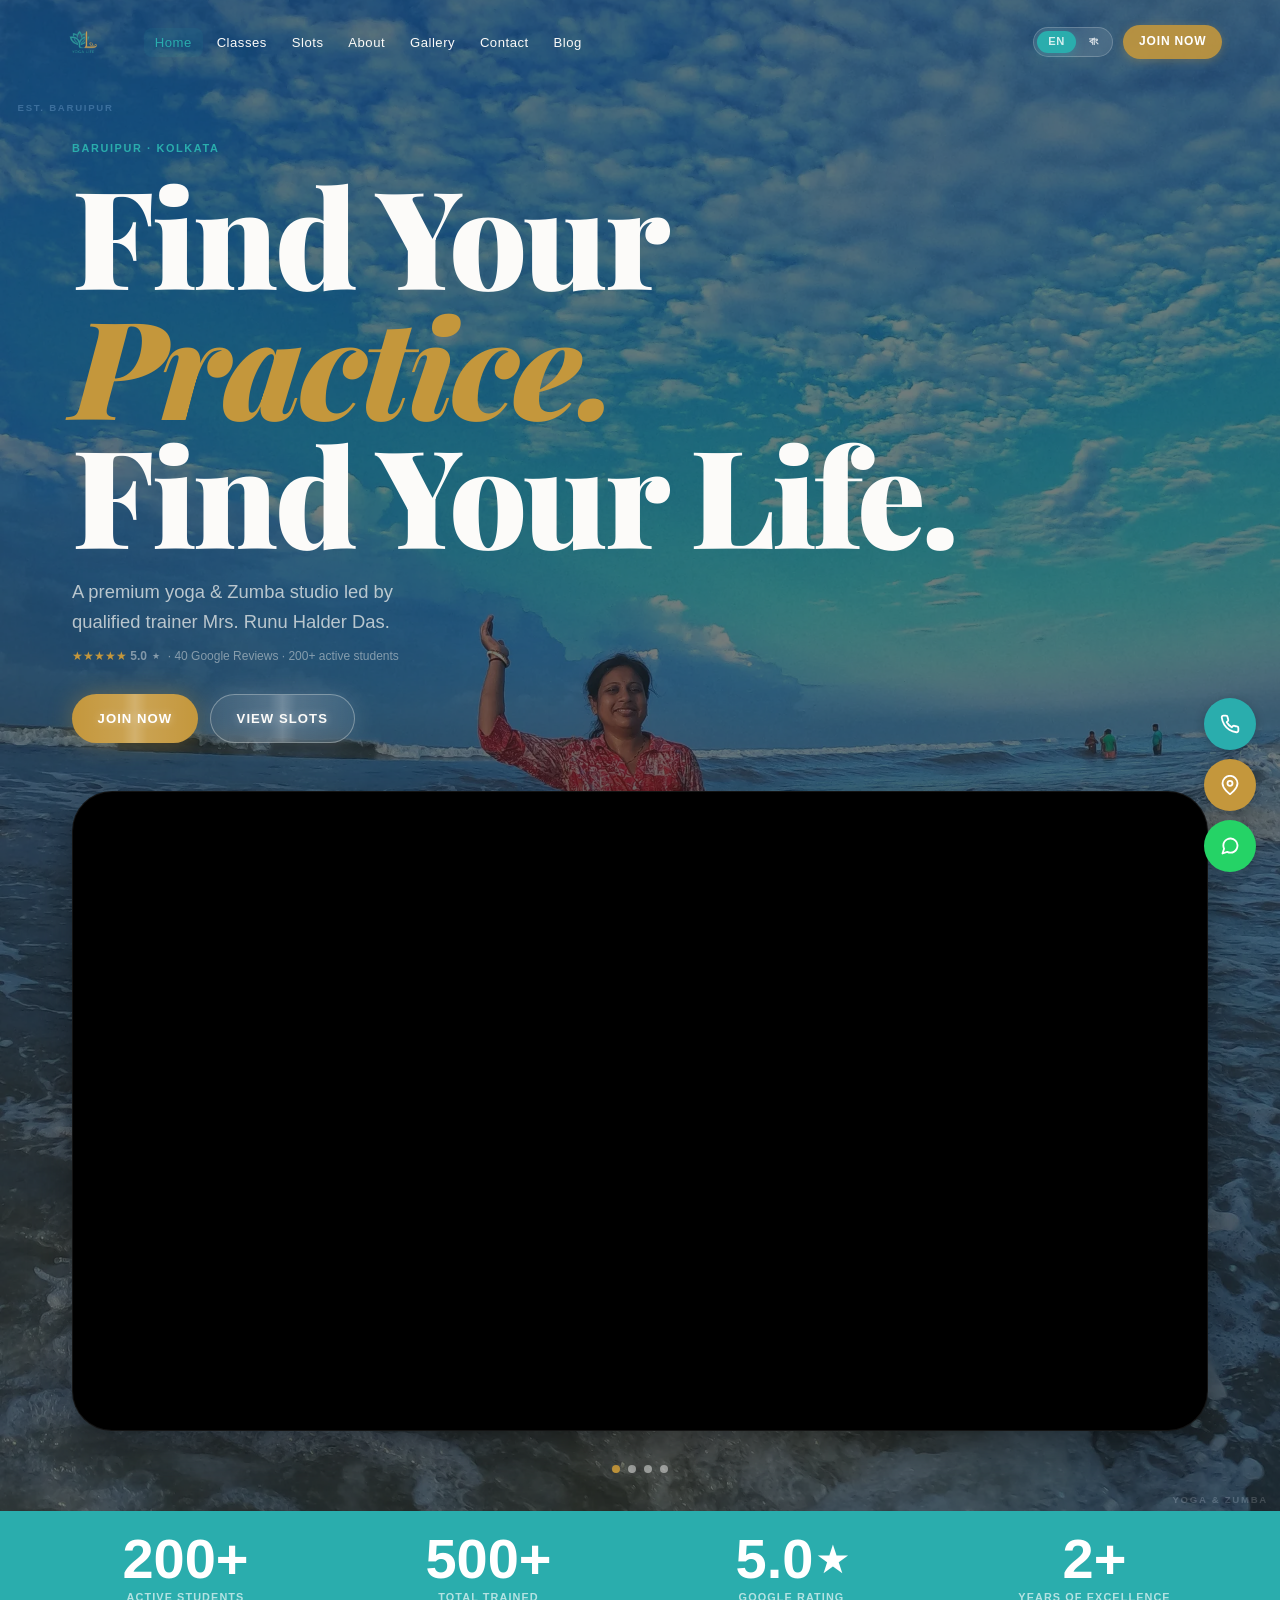
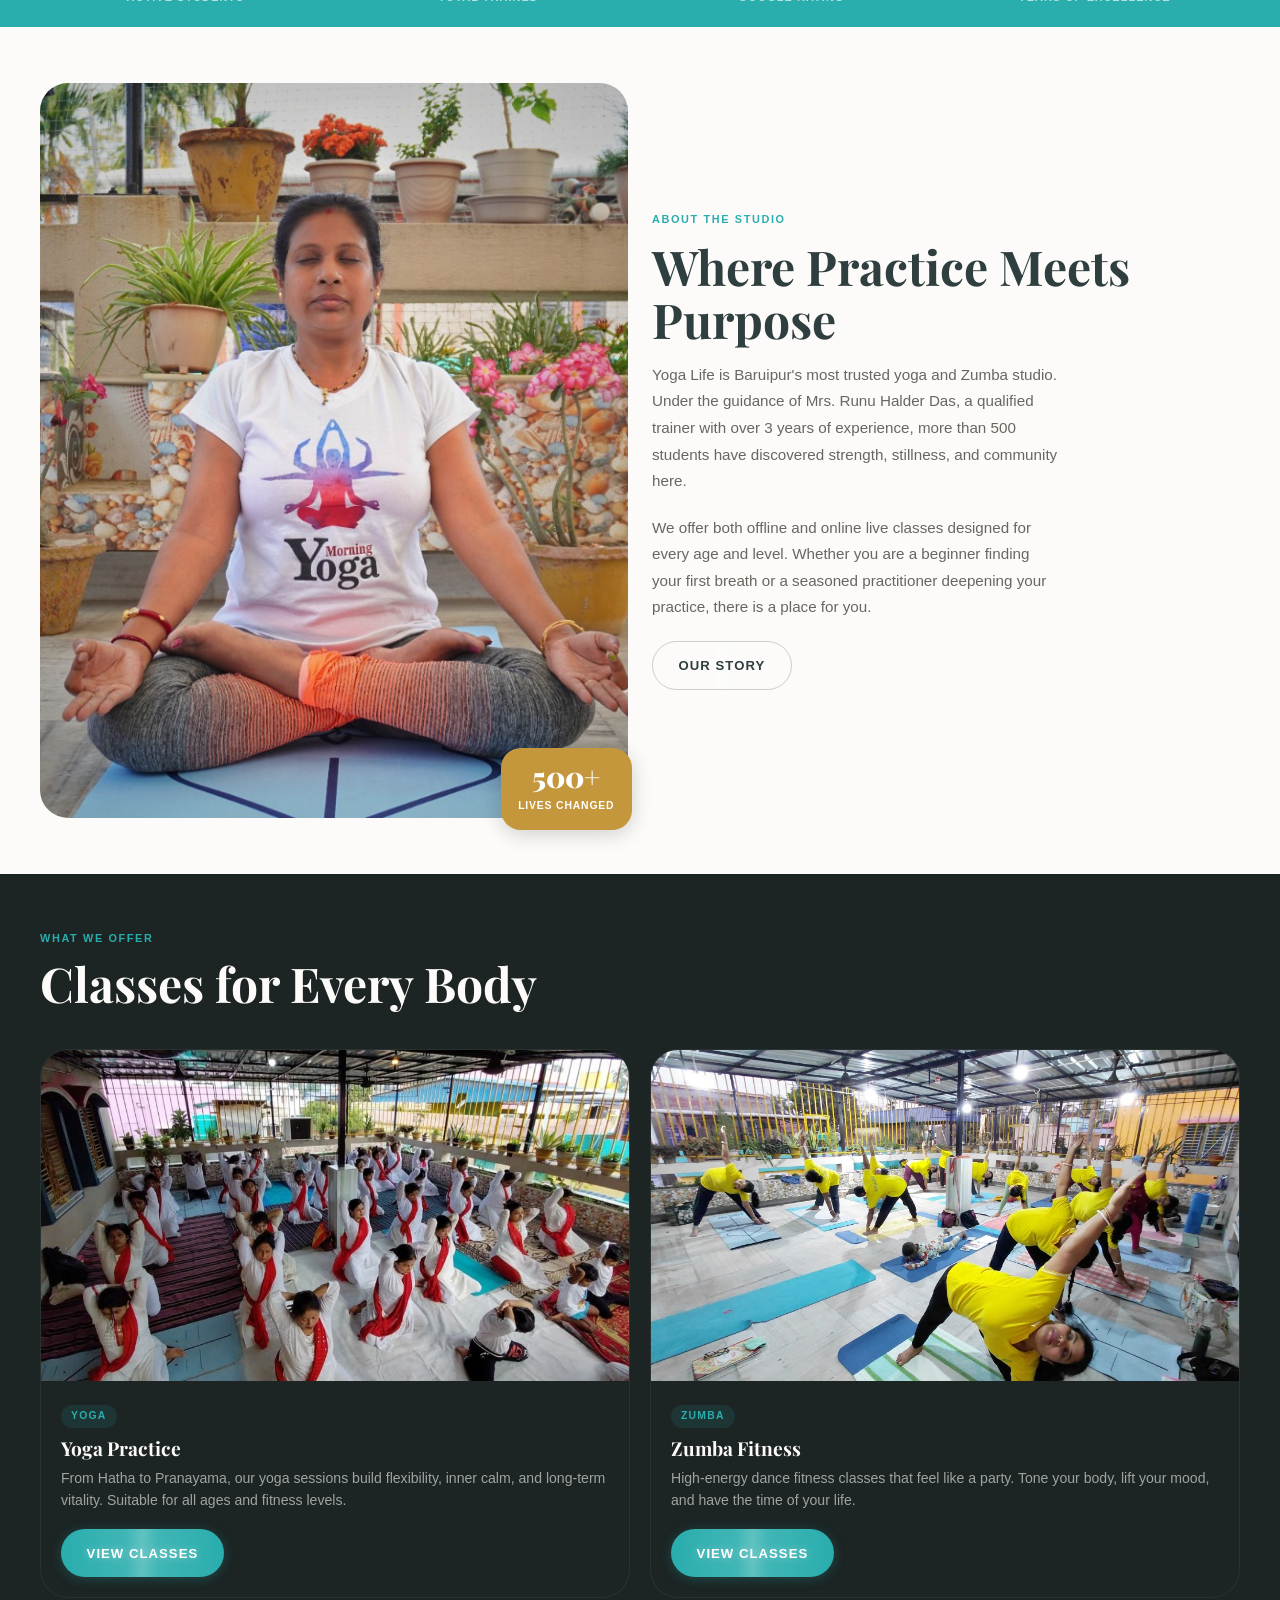
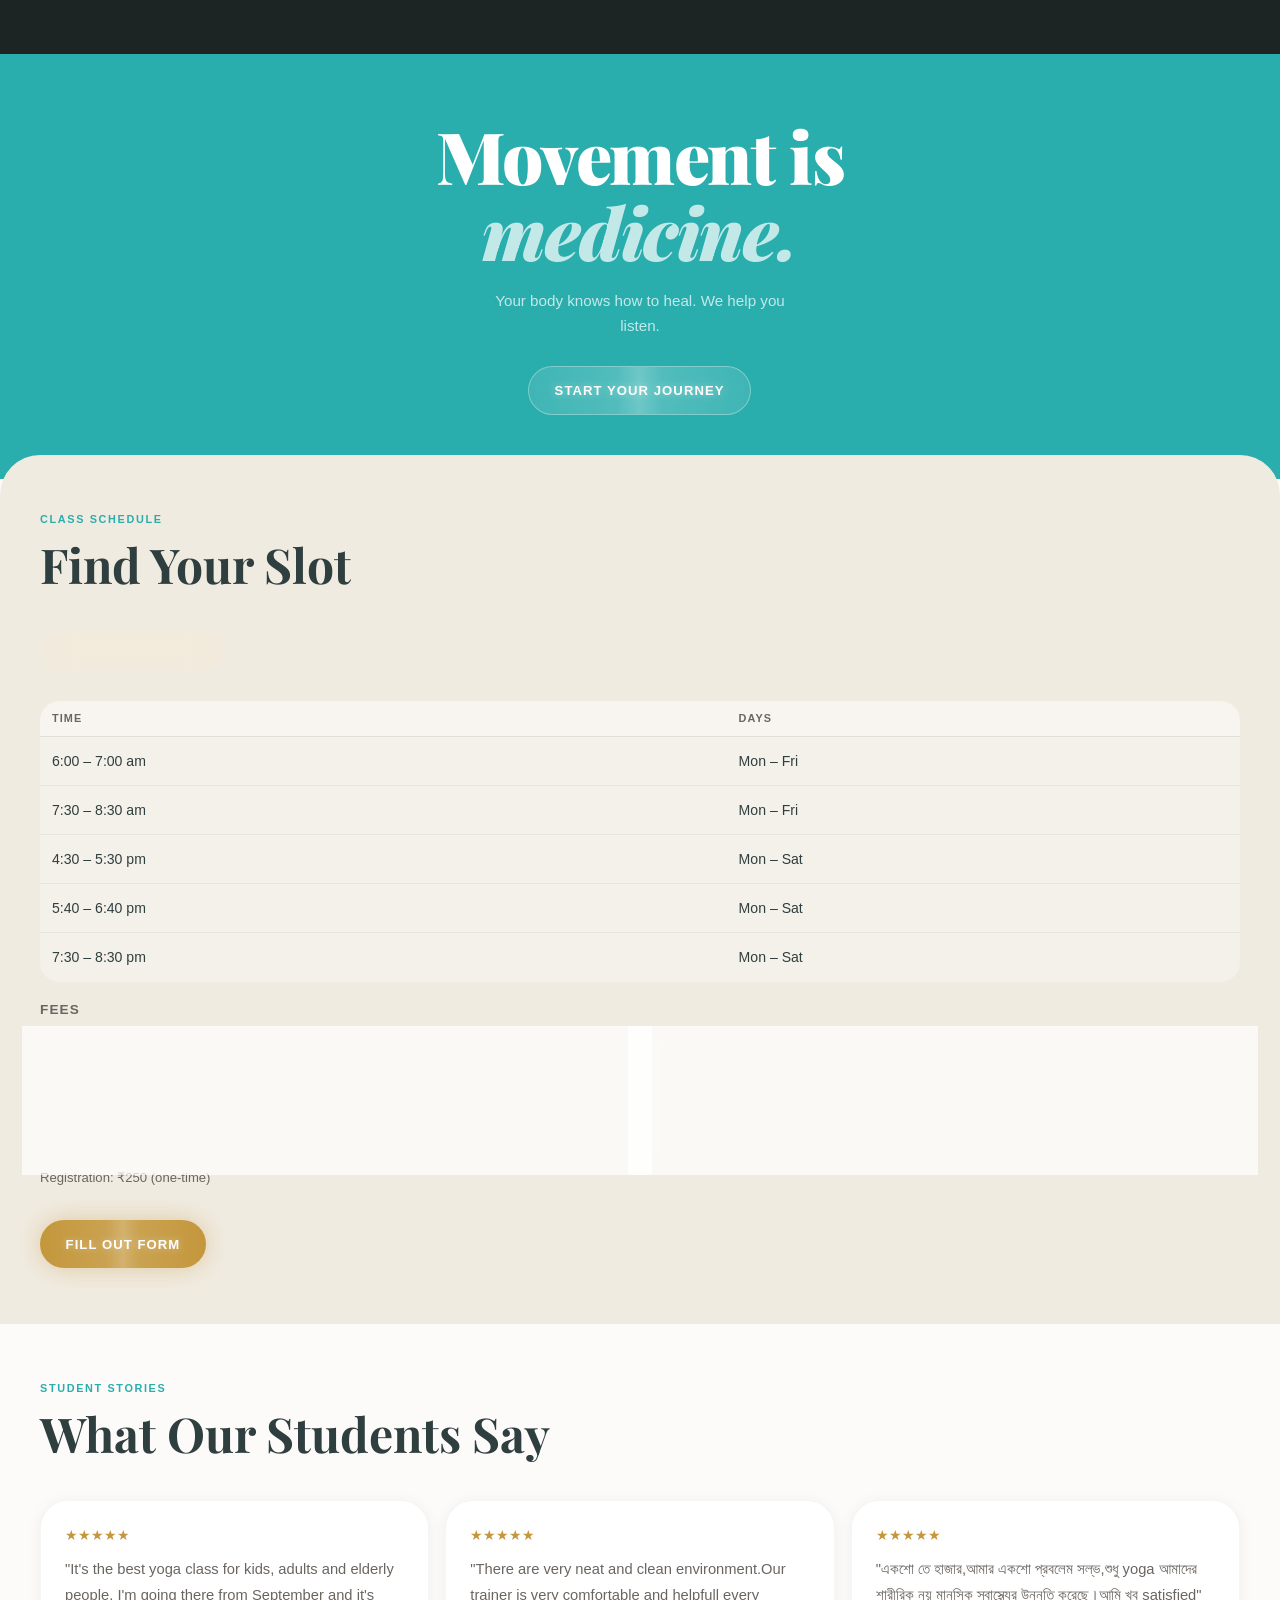
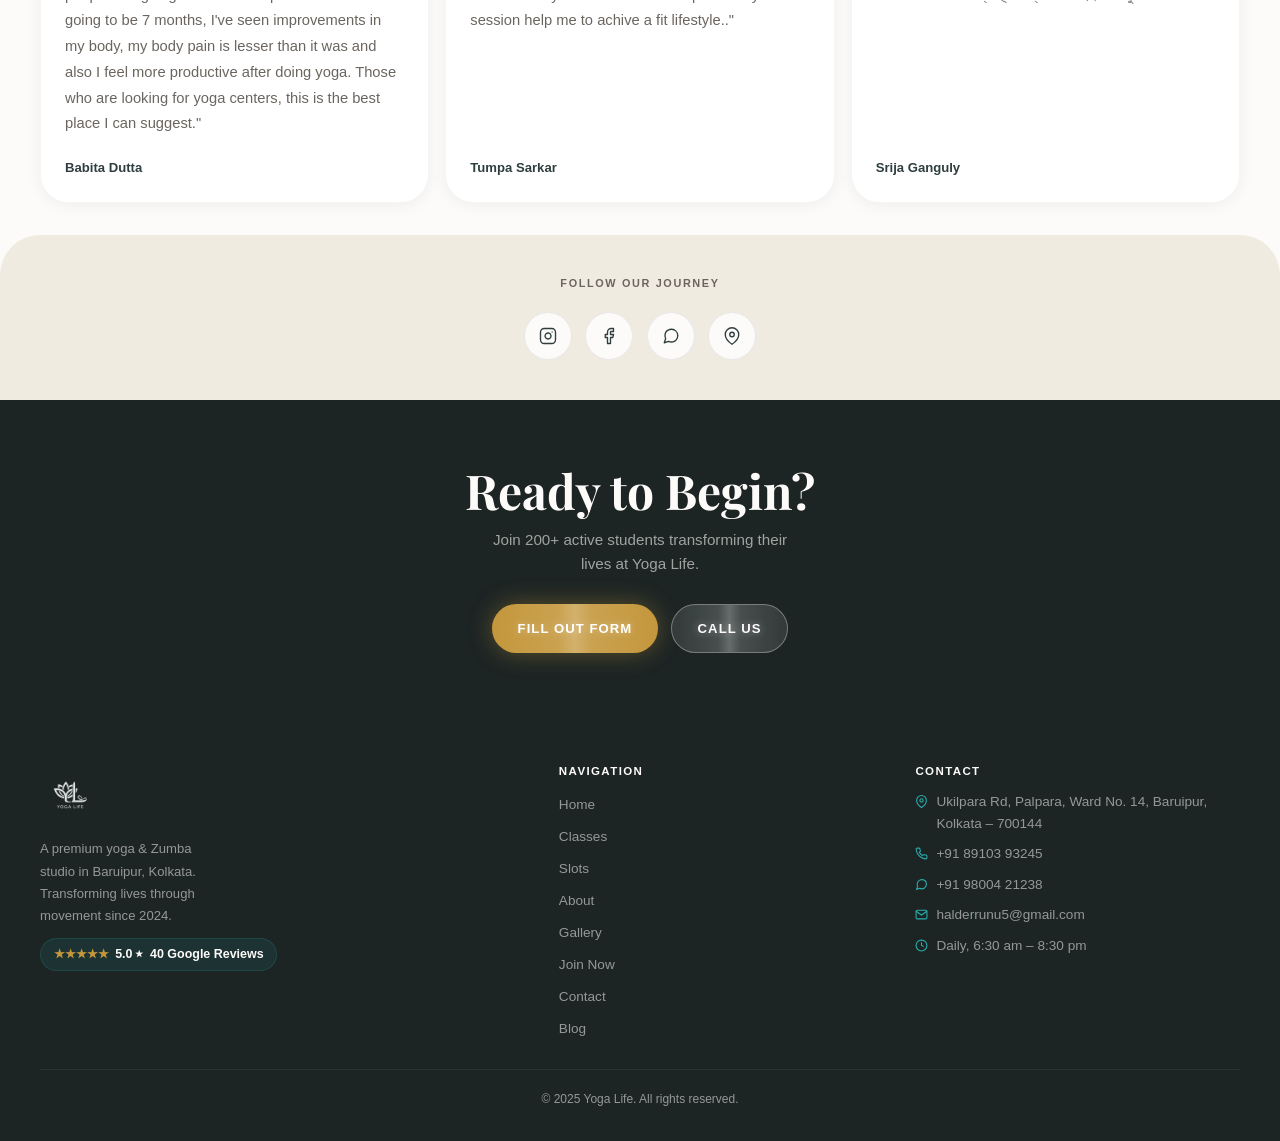
==== commit 48617fbe: "chore: add cache busters to JS and CSS to fix mobile caching issues" ====
--- a/index.html
+++ b/index.html
@@ -24,7 +24,7 @@
   <meta property="og:type" content="website">
   <link rel="icon" type="image/png" href="assets/yoga-life-logo.png">
   <link rel="stylesheet" href="https://cdn.jsdelivr.net/npm/swiper@11/swiper-bundle.min.css" />
-  <link rel="stylesheet" href="css/style.css">
+  <link rel="stylesheet" href="css/style.css?v=2.2">
   <script type="application/ld+json">
   {
     "@context": "https://schema.org",
@@ -393,7 +393,7 @@
 
 <script src="https://cdn.jsdelivr.net/npm/swiper@11/swiper-bundle.min.js"></script>
 <script src="js/translations.js"></script>
-<script src="js/main.js"></script>
+<script src="js/main.js?v=2.2"></script>
 </body>
 </html>
 
--- a/css/style.css
+++ b/css/style.css
@@ -500,7 +500,8 @@
 .schedule-table tr:last-child td { border-bottom: none; }
 .schedule-table tr:hover td { background: rgba(42,173,173,0.06); }
 
-.pricing-cards { display: grid; grid-template-columns: 1fr 1fr; gap: 0.85rem; margin-top: 1.5rem; }
+.pricing-cards { display: grid; grid-template-columns: 1fr; gap: 0.85rem; margin-top: 1.5rem; }
+@media (min-width: 600px) { .pricing-cards { grid-template-columns: 1fr 1fr; } }
 .pricing-card {
   background: rgba(255,255,255,0.7);
   backdrop-filter: blur(8px);
@@ -780,3 +781,98 @@
   line-height: 1.6;
 }
 
+/* ===== POPULAR TIMES GRAPH ===== */
+.popular-times-section {
+  padding: 3rem 1.1rem 4rem;
+  background: var(--off-white);
+}
+
+.popular-times-container {
+  max-width: 800px;
+  margin: 0 auto;
+  background: var(--white);
+  border-radius: var(--r-xl);
+  padding: 2rem;
+  box-shadow: 0 4px 24px rgba(0,0,0,0.06);
+  border: 1px solid rgba(0,0,0,0.04);
+}
+
+.pt-tabs-wrapper {
+  display: flex;
+  justify-content: center;
+  margin-bottom: 2rem;
+  width: 100%;
+  overflow-x: auto;
+  -webkit-overflow-scrolling: touch;
+  scrollbar-width: none;
+  padding-bottom: 4px; /* Space for scrollbar if any */
+}
+.pt-tabs-wrapper::-webkit-scrollbar {
+  display: none;
+}
+
+.pt-tabs {
+  display: inline-flex;
+  flex-shrink: 0;
+  gap: 4px;
+  background: rgba(42, 173, 173, 0.08);
+  border-radius: 30px;
+  padding: 5px;
+}
+
+.pt-tab {
+  font-size: 0.75rem;
+  font-weight: 700;
+  letter-spacing: 0.08em;
+  padding: 0.5rem 1.1rem;
+  border-radius: 20px;
+  color: var(--text-muted);
+  cursor: pointer;
+  border: none;
+  background: none;
+  transition: all 300ms var(--ease-sharp);
+  white-space: nowrap;
+}
+
+.pt-tab.active {
+  background: var(--teal);
+  color: var(--white);
+  box-shadow: 0 4px 12px rgba(42,173,173,0.35);
+}
+
+.pt-tab:not(.active):hover {
+  color: var(--teal);
+  background: rgba(42,173,173,0.1);
+}
+
+.pt-chart-wrapper {
+  position: relative;
+  height: 300px;
+  width: 100%;
+}
+
+.pt-status-text {
+  font-family: var(--font-body);
+  font-size: 0.95rem;
+  color: var(--text-muted);
+  margin-bottom: 1.5rem;
+  text-align: center;
+  font-weight: 500;
+}
+.pt-status-text strong {
+  color: var(--teal);
+  font-weight: 700;
+}
+
+@media (max-width: 767px) {
+  .popular-times-container {
+    padding: 1.5rem 1rem;
+    border-radius: var(--r-lg);
+  }
+  .pt-tabs-wrapper {
+    justify-content: flex-start;
+  }
+  .pt-chart-wrapper {
+    height: 250px;
+  }
+}
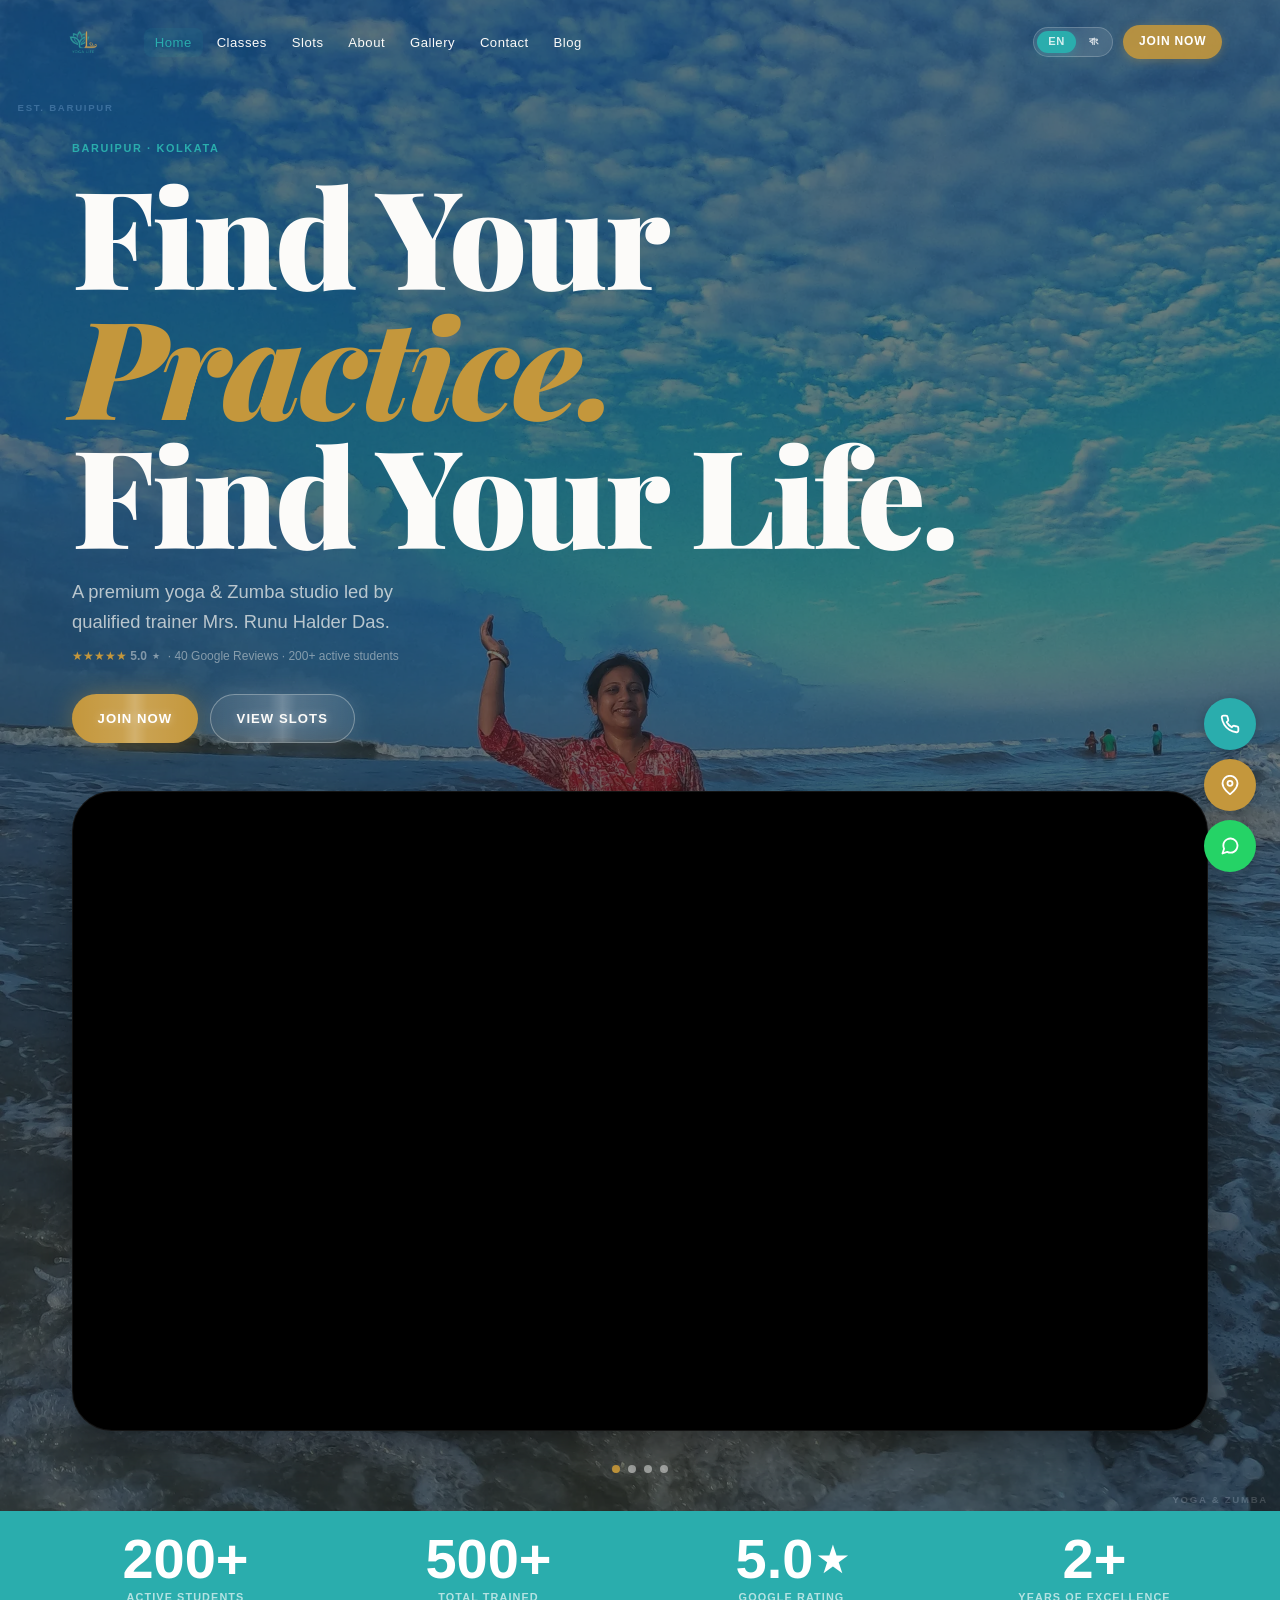
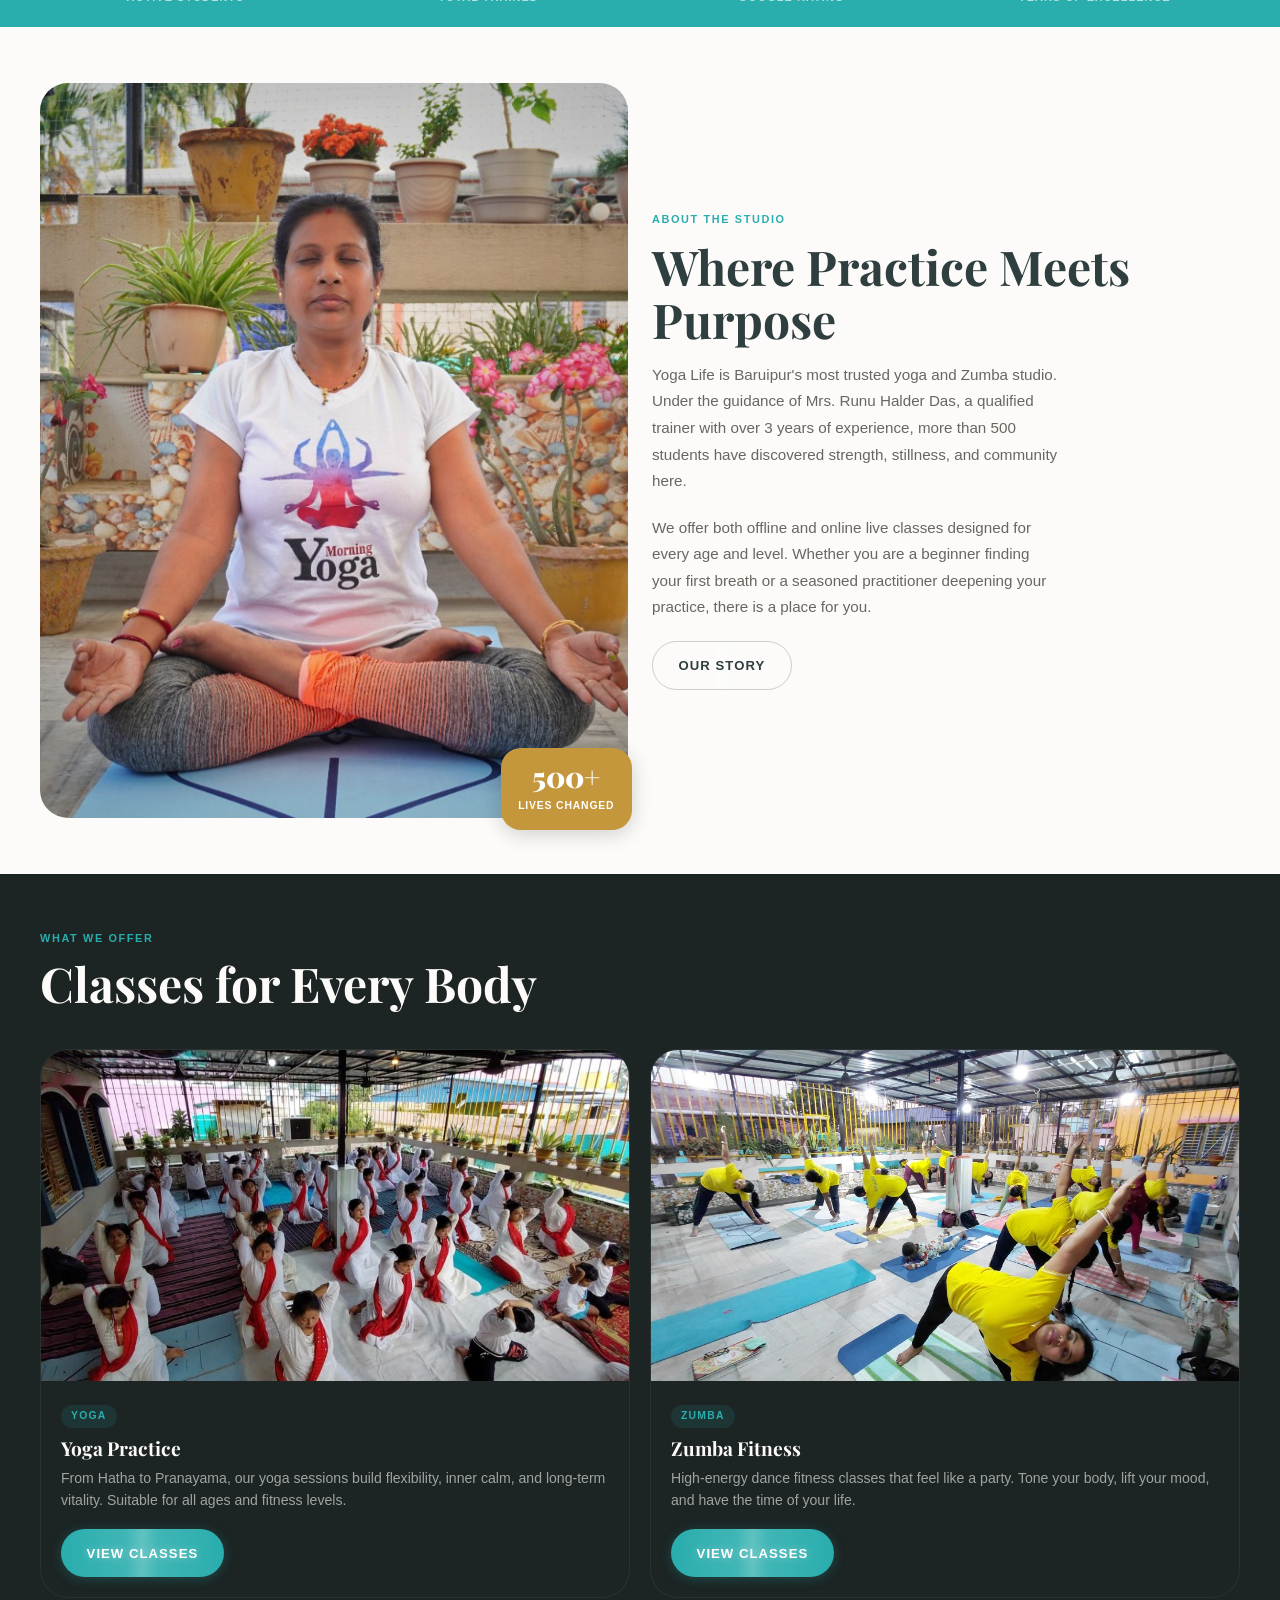
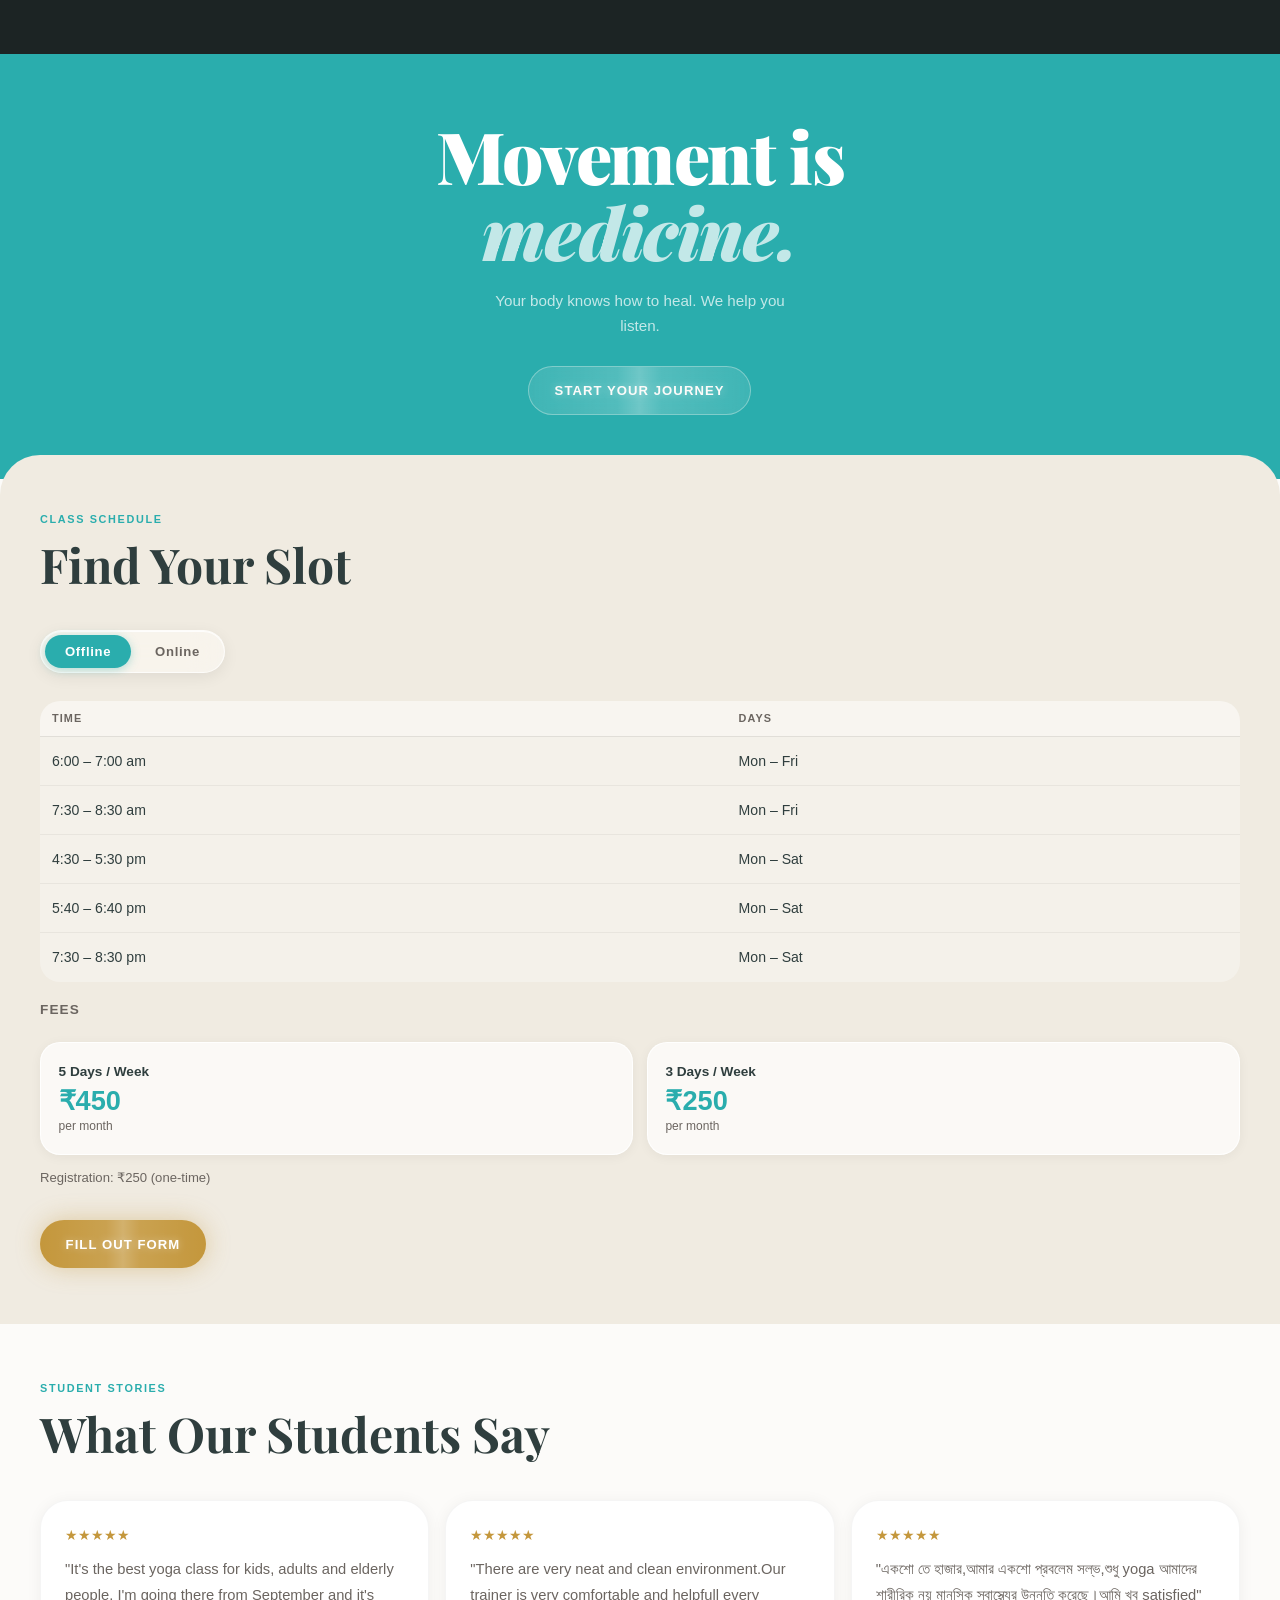
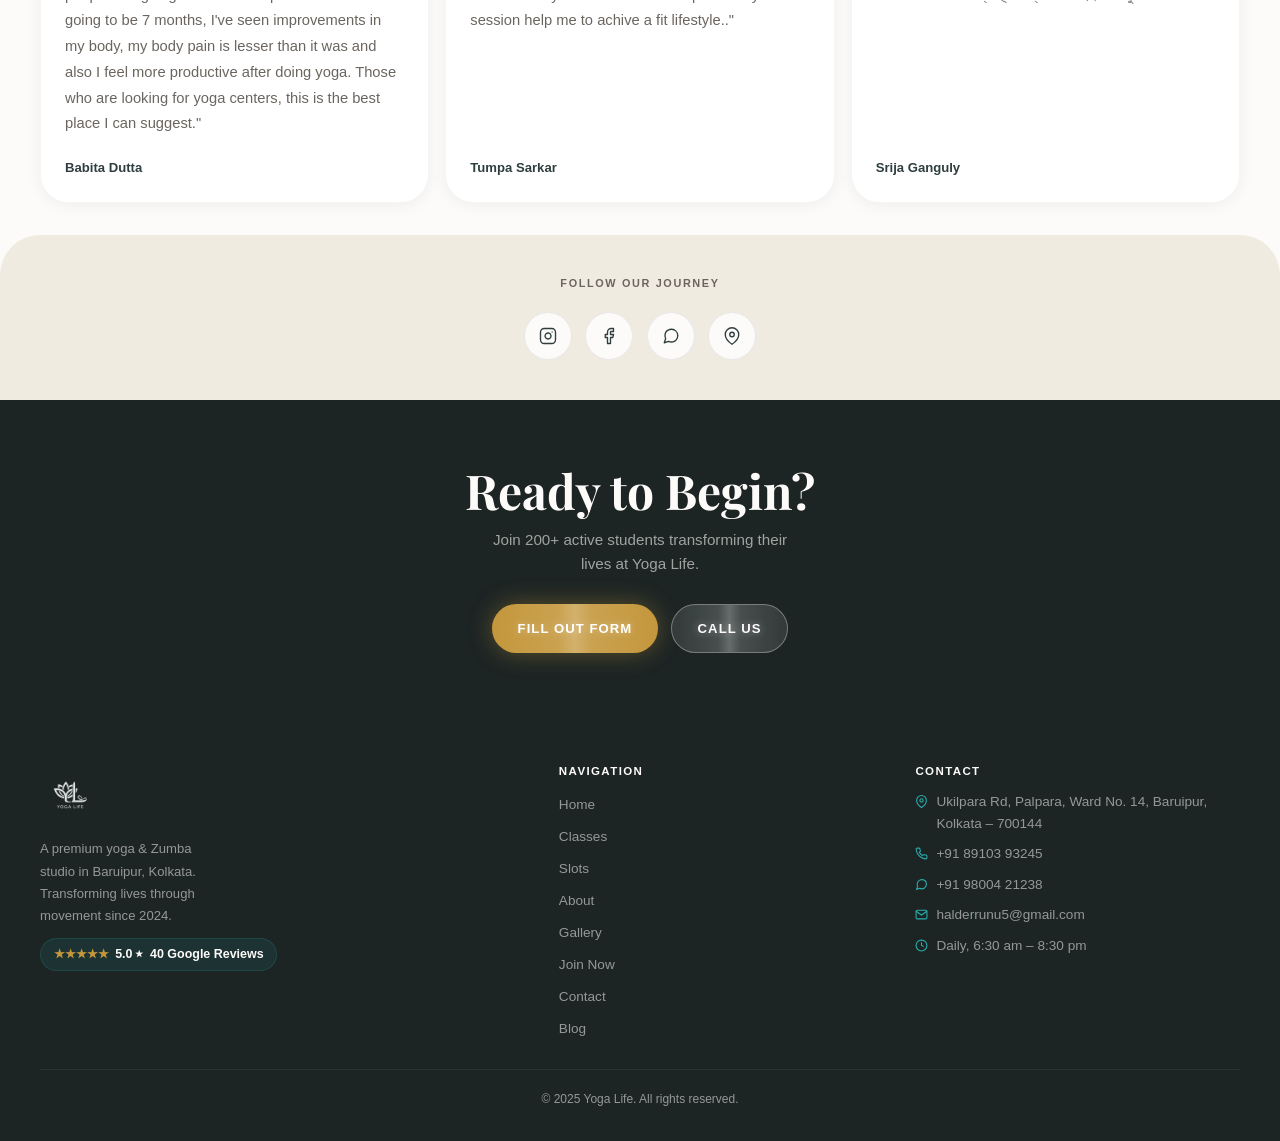
==== commit 492f78ba: "chore: bump cache buster to v2.3" ====
--- a/index.html
+++ b/index.html
@@ -24,7 +24,7 @@
   <meta property="og:type" content="website">
   <link rel="icon" type="image/png" href="assets/yoga-life-logo.png">
   <link rel="stylesheet" href="https://cdn.jsdelivr.net/npm/swiper@11/swiper-bundle.min.css" />
-  <link rel="stylesheet" href="css/style.css?v=2.2">
+  <link rel="stylesheet" href="css/style.css?v=2.3">
   <script type="application/ld+json">
   {
     "@context": "https://schema.org",
@@ -393,7 +393,7 @@
 
 <script src="https://cdn.jsdelivr.net/npm/swiper@11/swiper-bundle.min.js"></script>
 <script src="js/translations.js"></script>
-<script src="js/main.js?v=2.2"></script>
+<script src="js/main.js?v=2.3"></script>
 </body>
 </html>
 
--- a/css/style.css
+++ b/css/style.css
@@ -802,13 +802,6 @@
   justify-content: center;
   margin-bottom: 2rem;
   width: 100%;
-  overflow-x: auto;
-  -webkit-overflow-scrolling: touch;
-  scrollbar-width: none;
-  padding-bottom: 4px; /* Space for scrollbar if any */
-}
-.pt-tabs-wrapper::-webkit-scrollbar {
-  display: none;
 }
 
 .pt-tabs {
@@ -870,7 +863,20 @@
     border-radius: var(--r-lg);
   }
   .pt-tabs-wrapper {
-    justify-content: flex-start;
+    justify-content: center;
+  }
+  .pt-tabs {
+    width: 100%;
+    justify-content: space-between;
+    padding: 4px;
+    gap: 2px;
+  }
+  .pt-tab {
+    padding: 0.4rem 0;
+    font-size: 0.65rem;
+    letter-spacing: 0;
+    flex: 1;
+    text-align: center;
   }
   .pt-chart-wrapper {
     height: 250px;
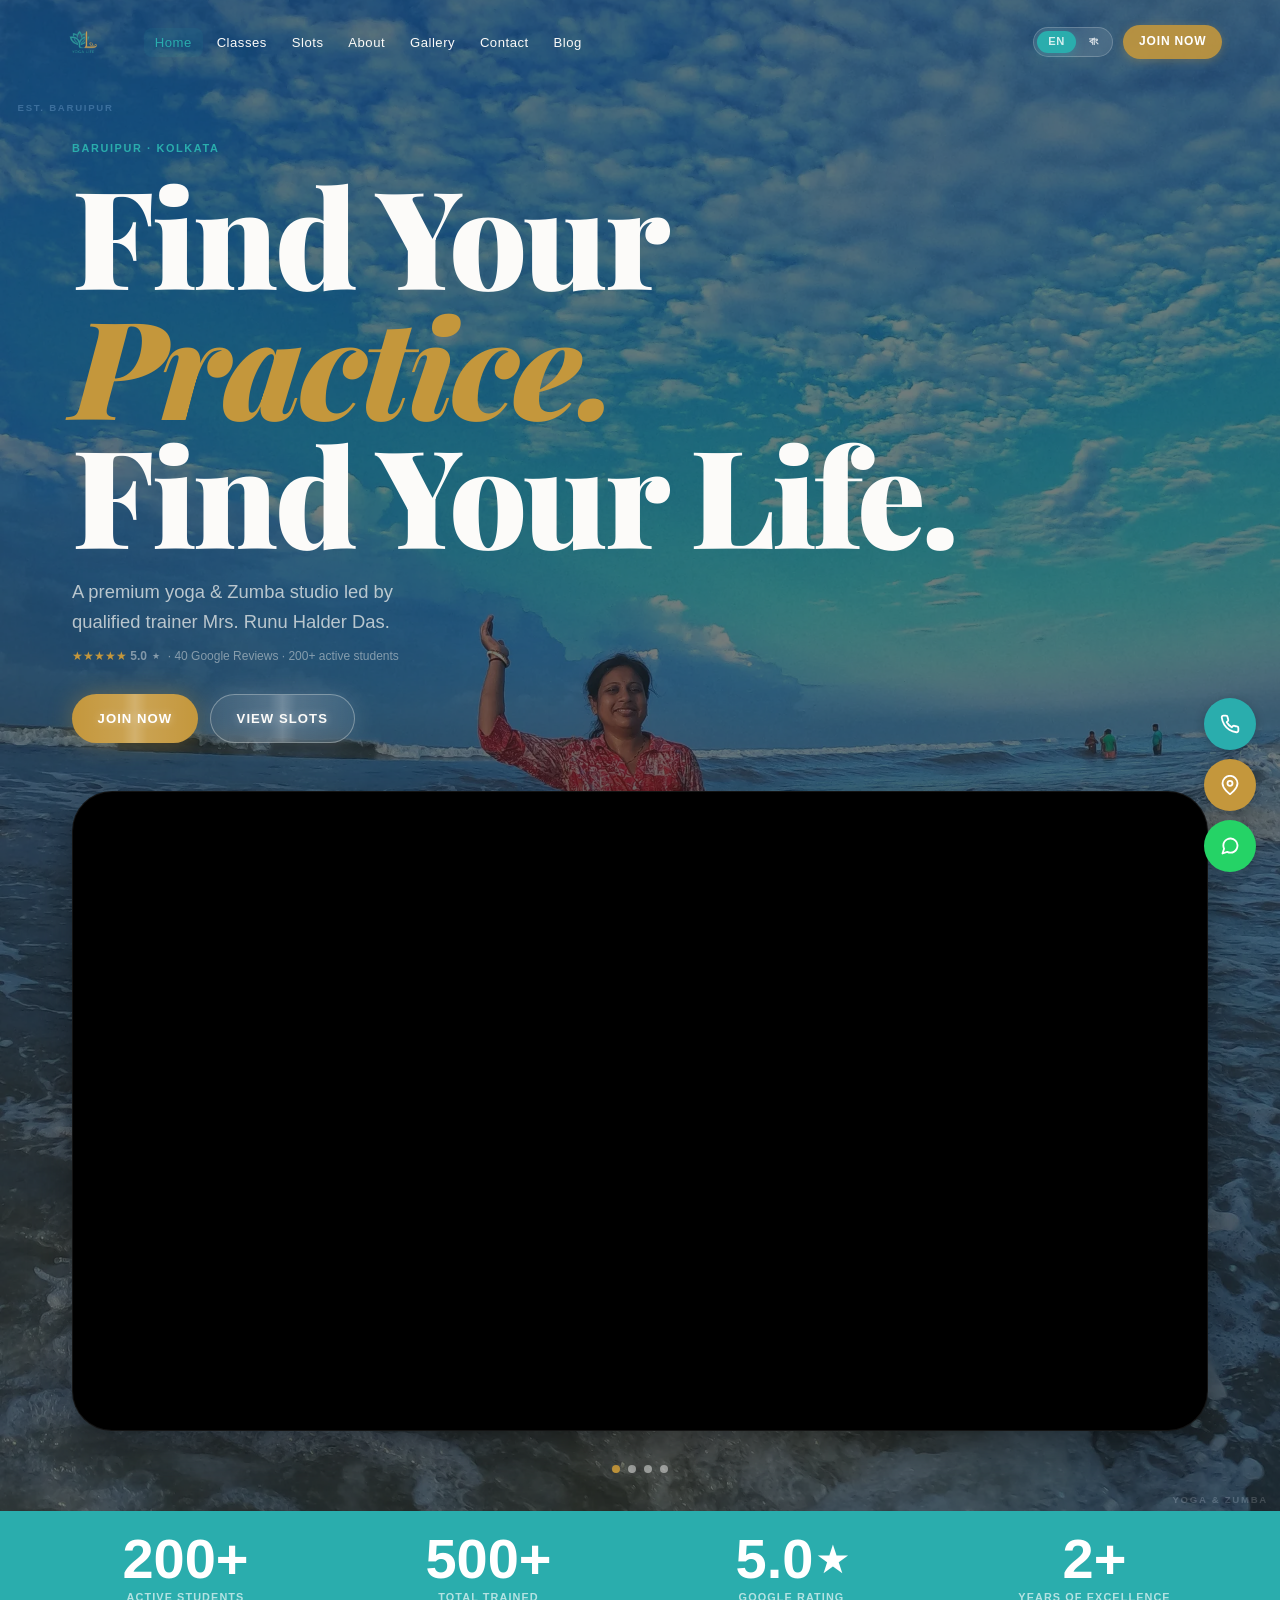
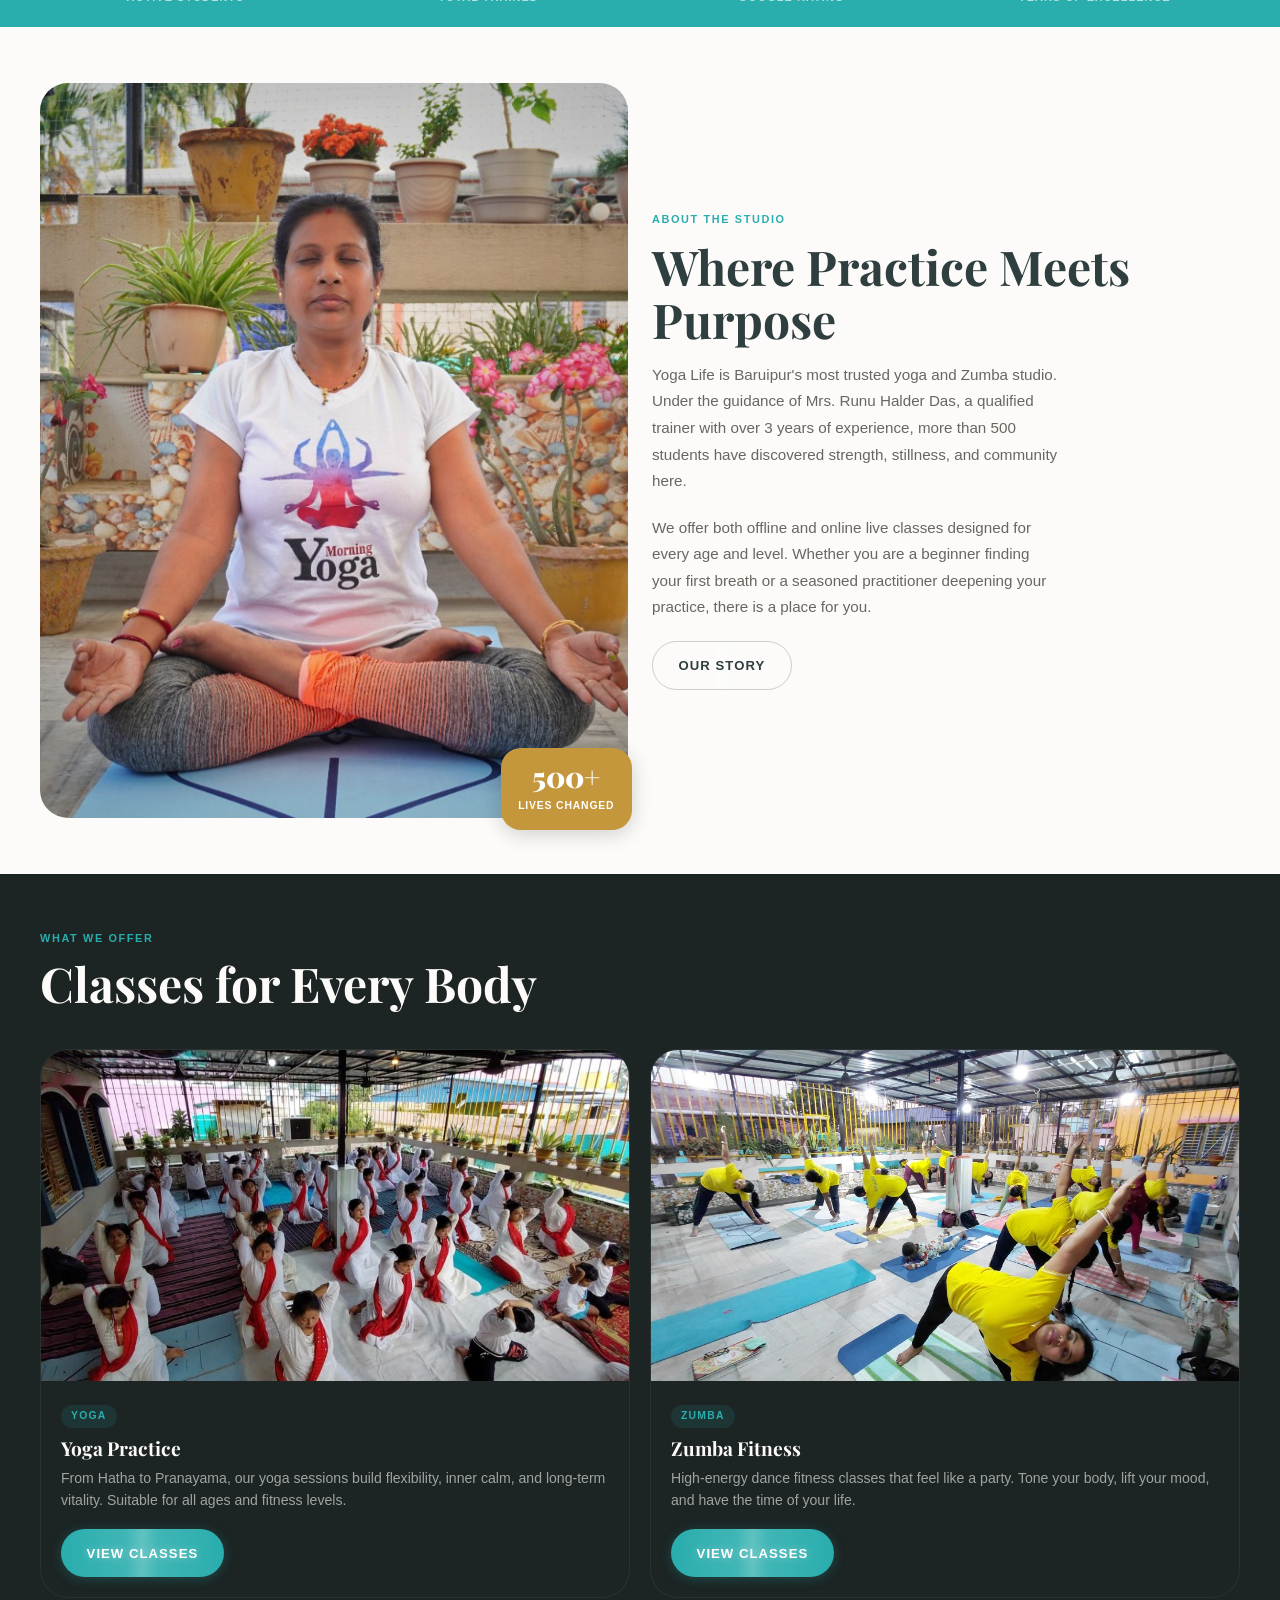
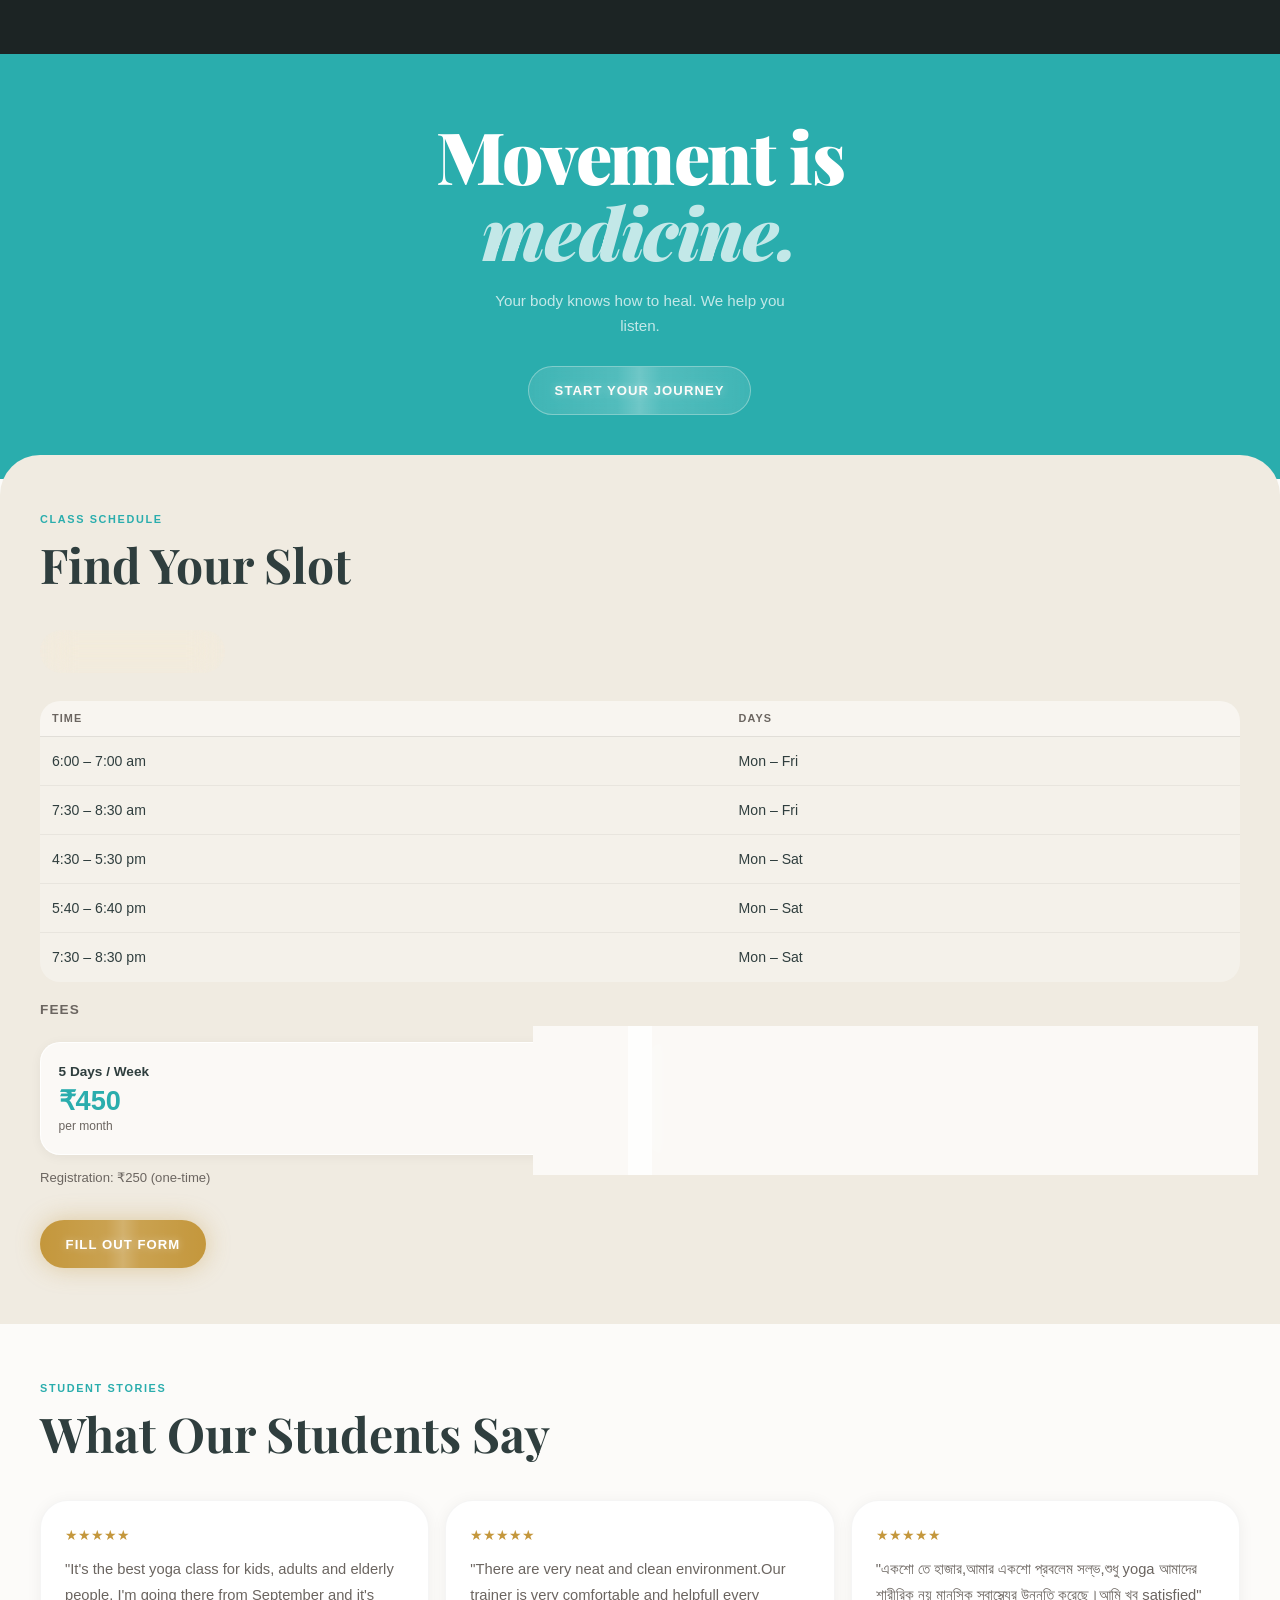
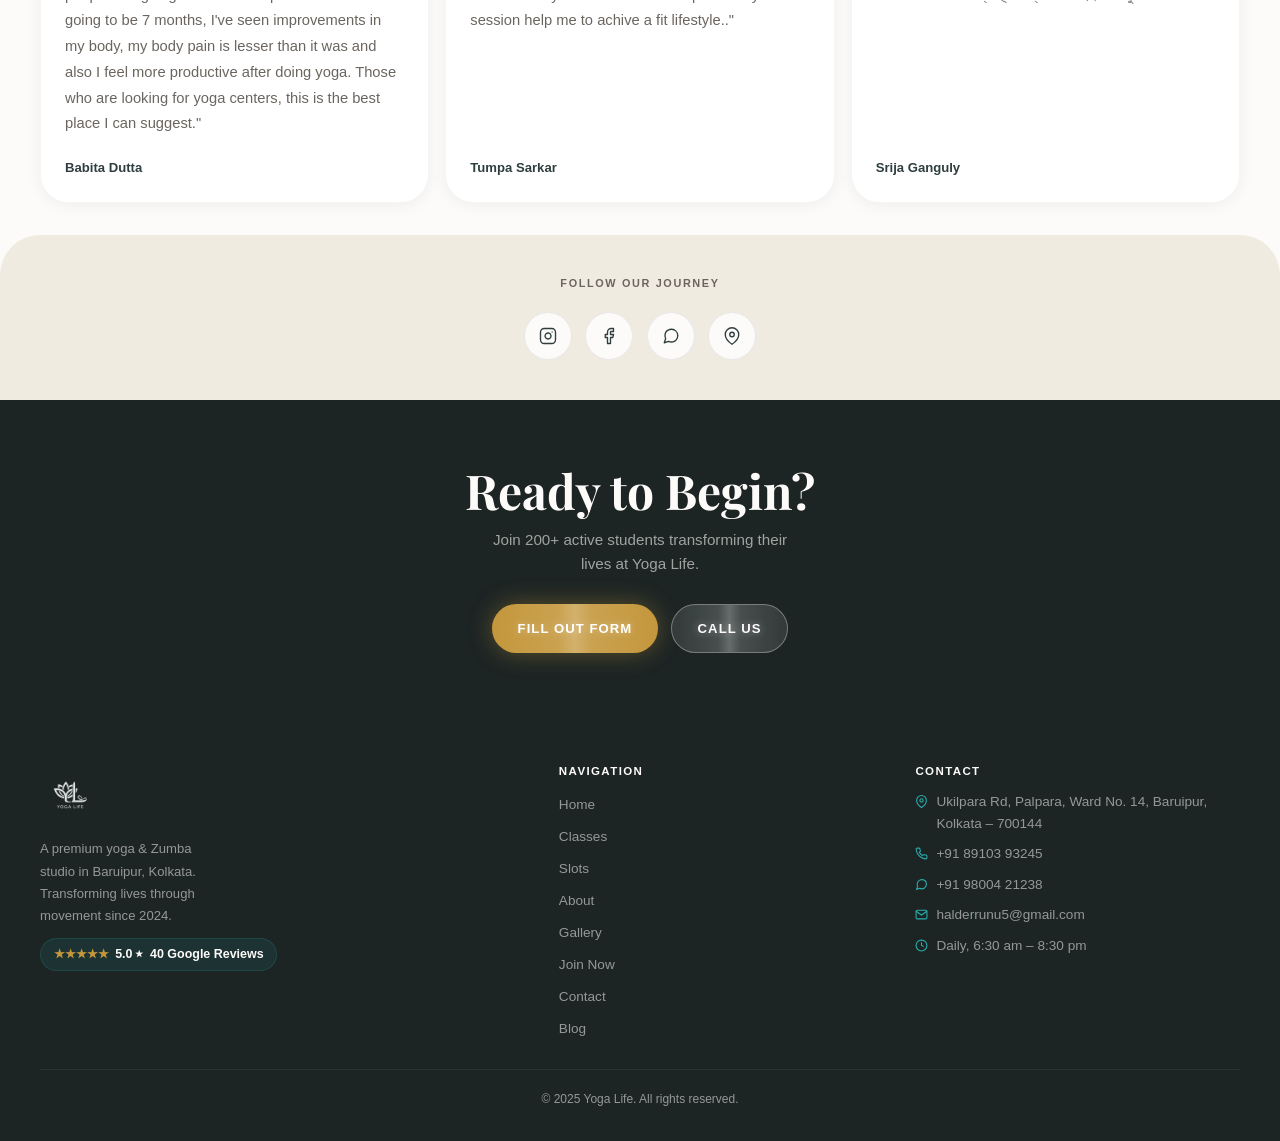
==== commit 89cf5234: "Add Bengali translations for Slots page and fix navigation links" ====
--- a/index.html
+++ b/index.html
@@ -22,9 +22,10 @@
   <meta property="og:url" content="https://www.yogalifebyrunu.org/">
   <meta property="og:image" content="https://www.yogalifebyrunu.org/assets/logo_wbg.png">
   <meta property="og:type" content="website">
+  <link rel="canonical" href="https://www.yogalifebyrunu.org/" />
   <link rel="icon" type="image/png" href="assets/yoga-life-logo.png">
   <link rel="stylesheet" href="https://cdn.jsdelivr.net/npm/swiper@11/swiper-bundle.min.css" />
-  <link rel="stylesheet" href="css/style.css?v=2.3">
+  <link rel="stylesheet" href="css/style.css?v=2.4">
   <script type="application/ld+json">
   {
     "@context": "https://schema.org",
@@ -61,7 +62,7 @@
       <ul class="nav-links">
         <li><a href="index.html" data-i18n="nav.home">Home</a></li>
         <li><a href="classes.html" data-i18n="nav.classes">Classes</a></li>
-        <li><a href="slots.html">Slots</a></li>
+        <li><a href="slots.html" data-i18n="nav.slots">Slots</a></li>
         <li><a href="about.html" data-i18n="nav.about">About</a></li>
         <li><a href="gallery.html" data-i18n="nav.gallery">Gallery</a></li>
         <li><a href="contact.html" data-i18n="nav.contact">Contact</a></li>
@@ -85,7 +86,7 @@
 <nav class="nav-drawer" id="nav-drawer" aria-label="Mobile navigation">
   <a href="index.html" data-i18n="nav.home">Home</a>
   <a href="classes.html" data-i18n="nav.classes">Classes</a>
-  <a href="slots.html">Slots</a>
+  <a href="slots.html" data-i18n="nav.slots">Slots</a>
   <a href="about.html" data-i18n="nav.about">About</a>
   <a href="gallery.html" data-i18n="nav.gallery">Gallery</a>
   <a href="contact.html" data-i18n="nav.contact">Contact</a>
@@ -341,7 +342,7 @@
       <ul>
         <li><a href="index.html" data-i18n="nav.home">Home</a></li>
         <li><a href="classes.html" data-i18n="nav.classes">Classes</a></li>
-        <li><a href="slots.html">Slots</a></li>
+        <li><a href="slots.html" data-i18n="nav.slots">Slots</a></li>
         <li><a href="about.html" data-i18n="nav.about">About</a></li>
         <li><a href="gallery.html" data-i18n="nav.gallery">Gallery</a></li>
         <li><a href="join.html" data-i18n="nav.join">Join Now</a></li>
--- a/css/style.css
+++ b/css/style.css
@@ -783,7 +783,7 @@
 
 /* ===== POPULAR TIMES GRAPH ===== */
 .popular-times-section {
-  padding: 3rem 1.1rem 4rem;
+  padding: 1rem 1.1rem 4rem;
   background: var(--off-white);
 }
 
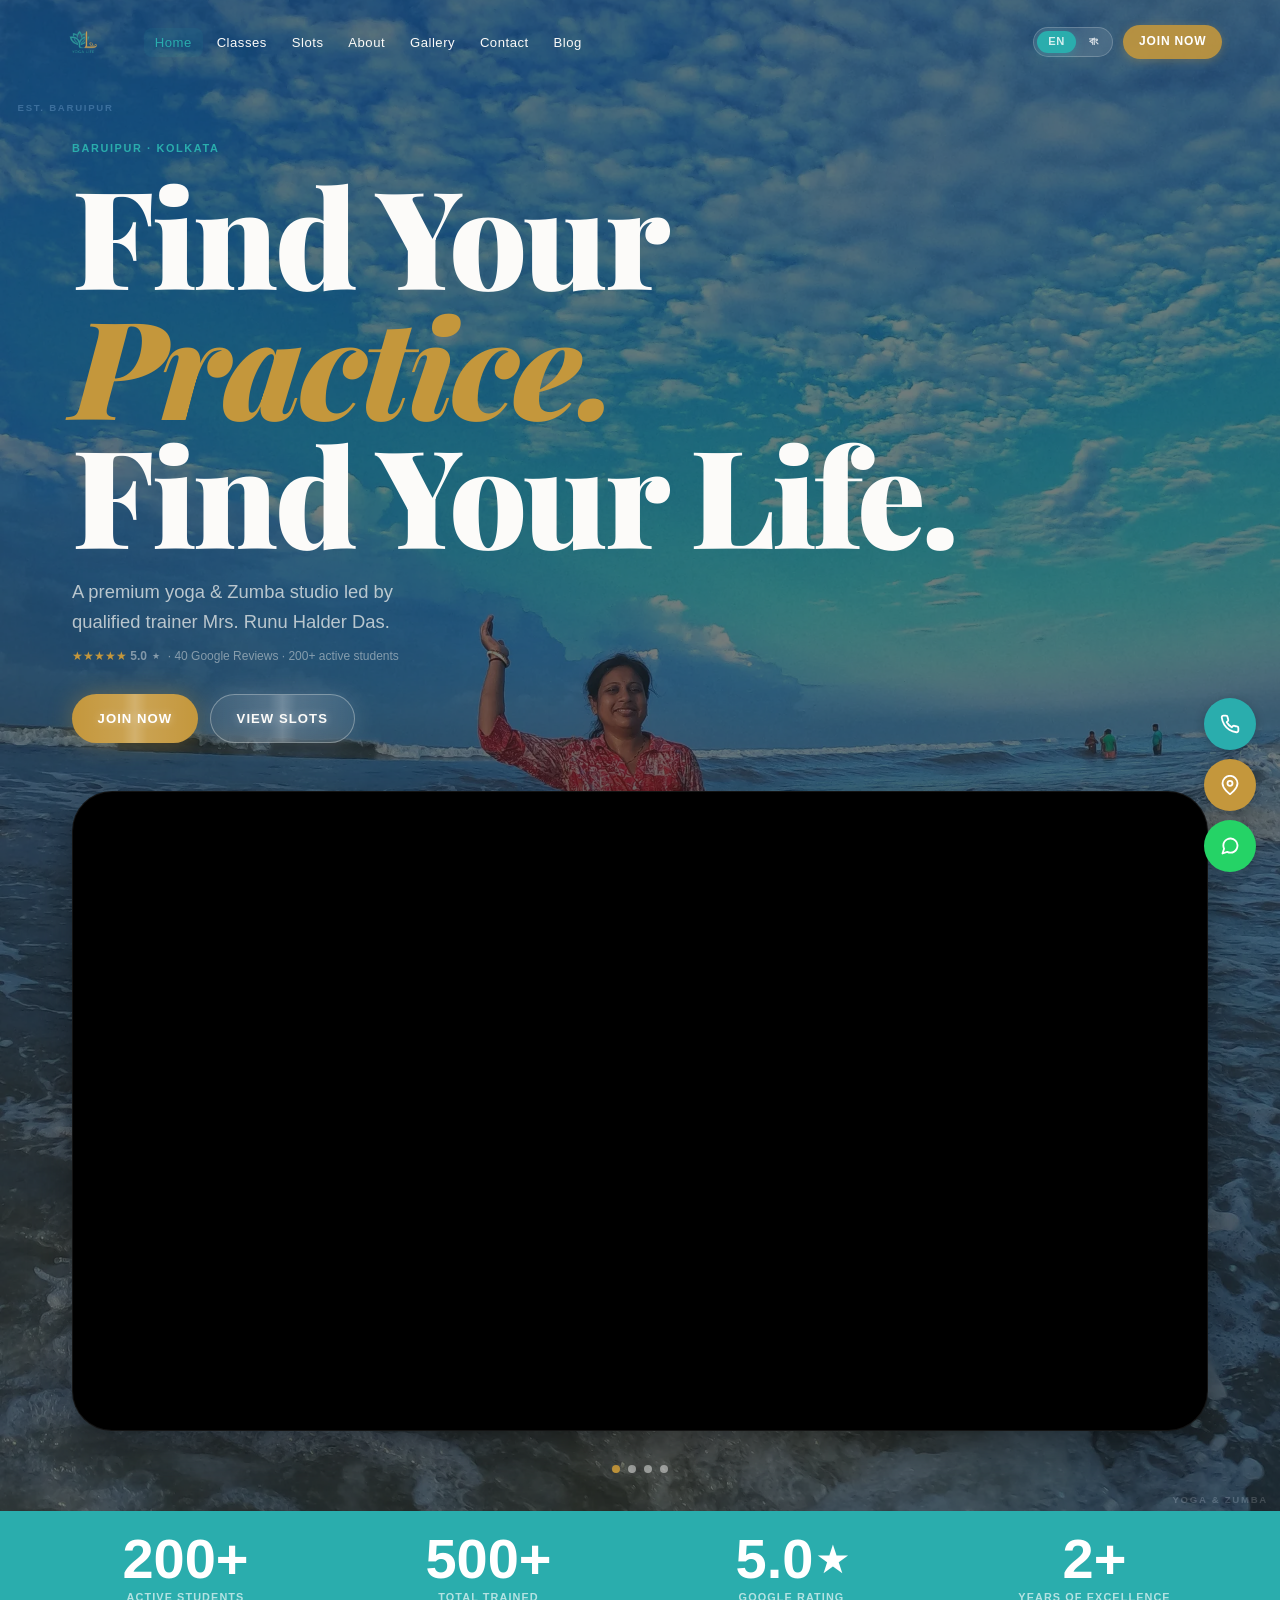
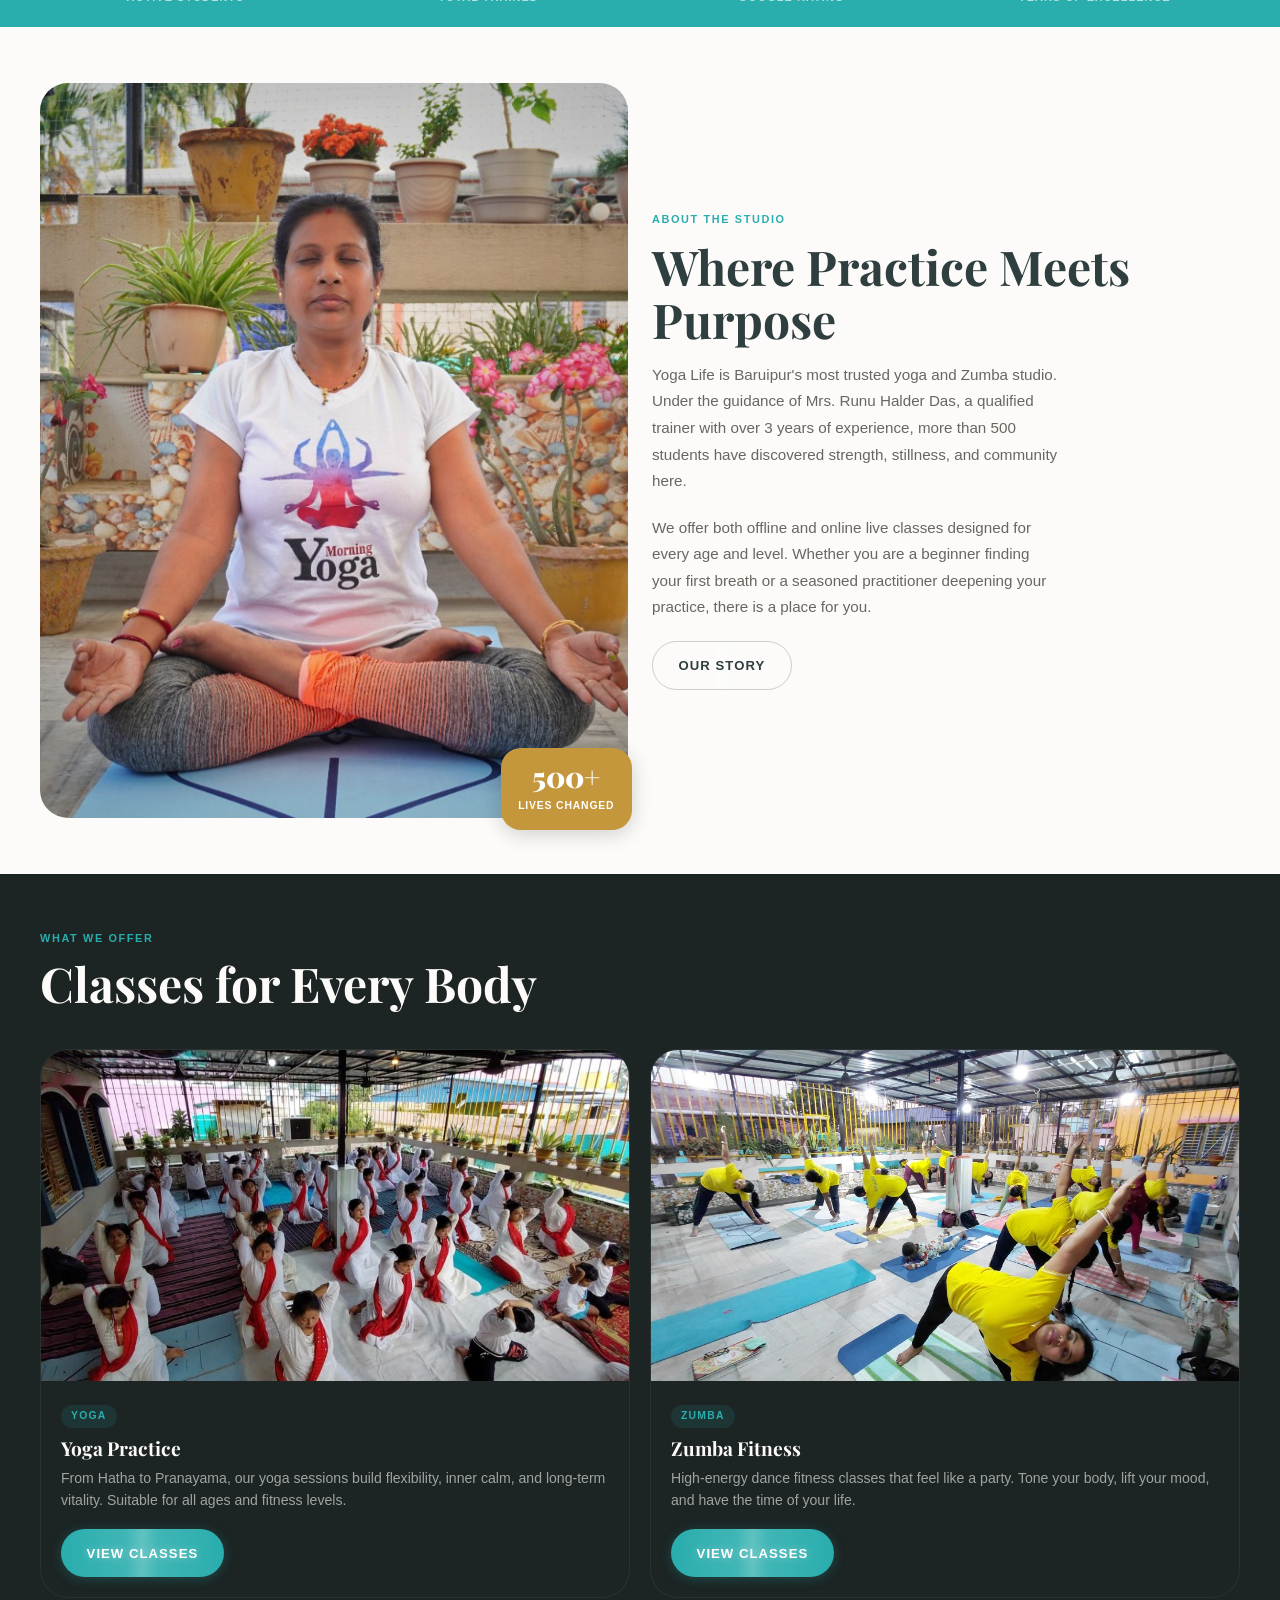
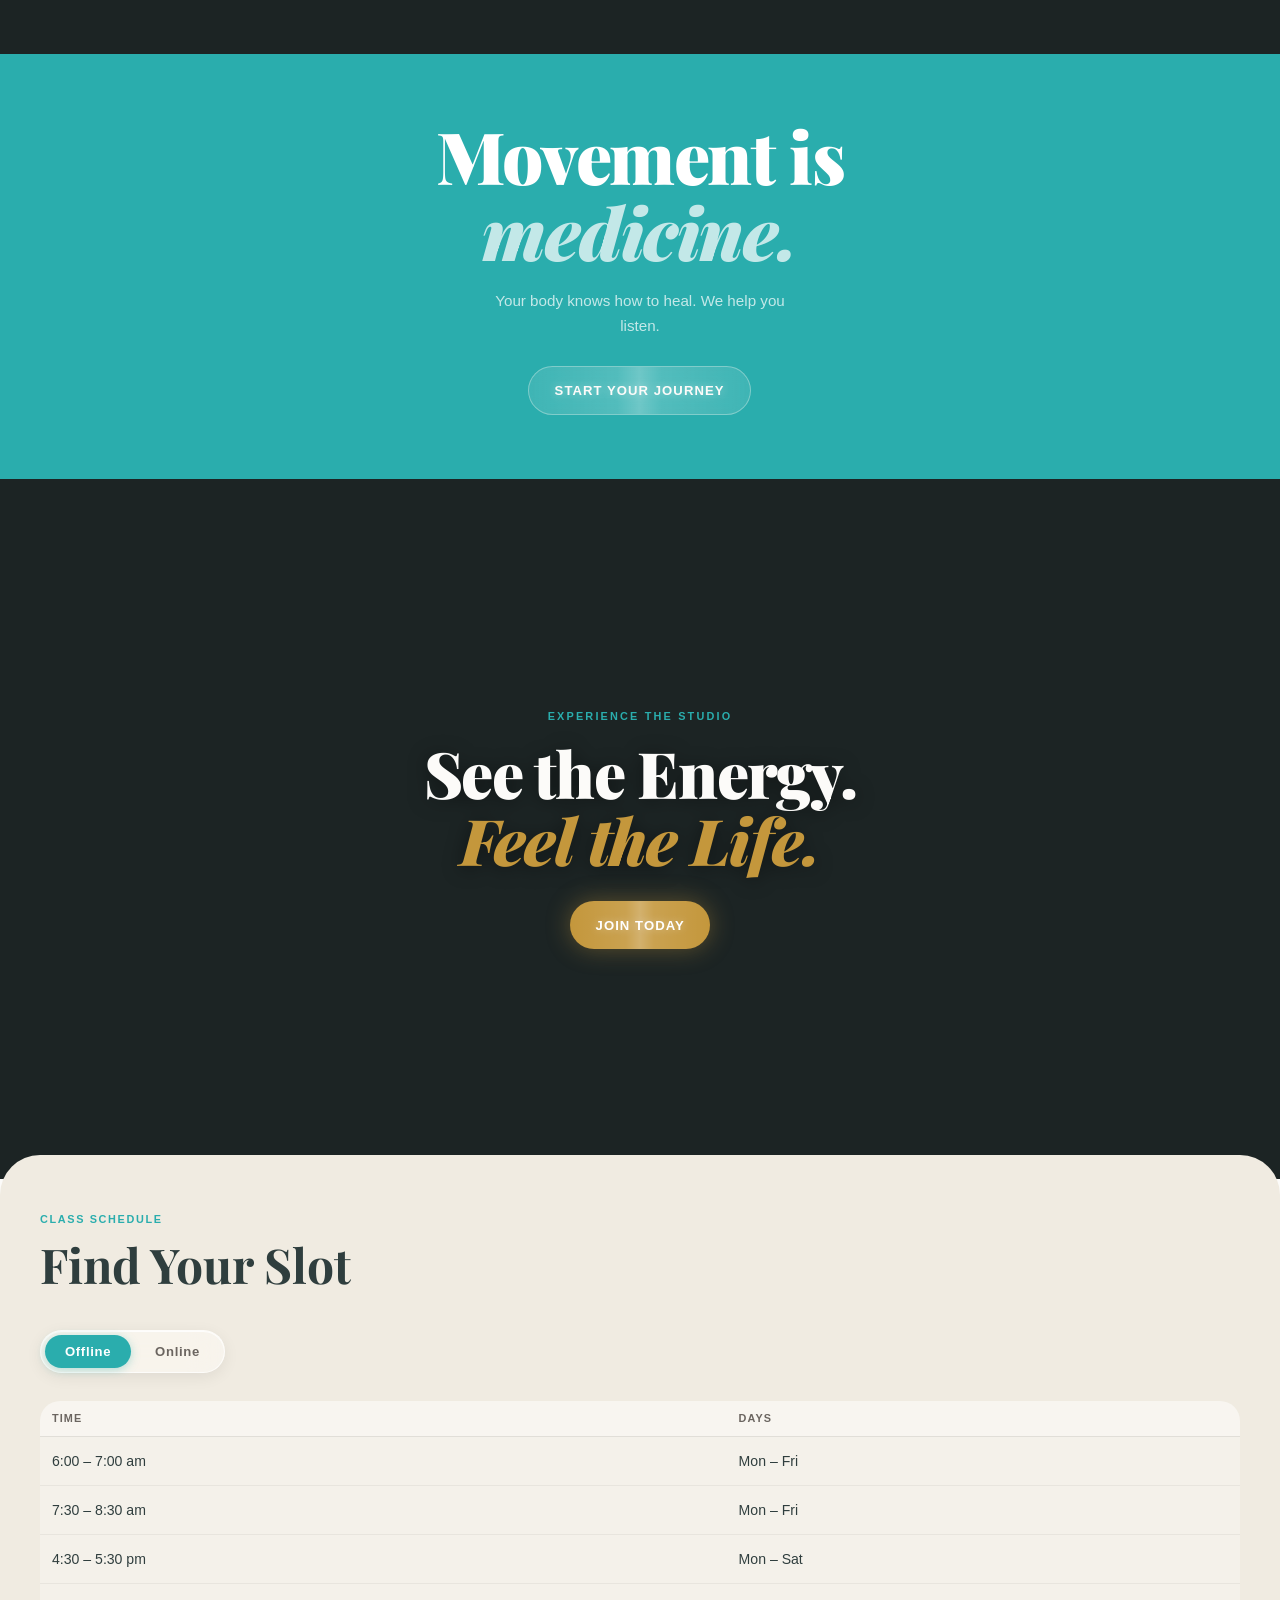
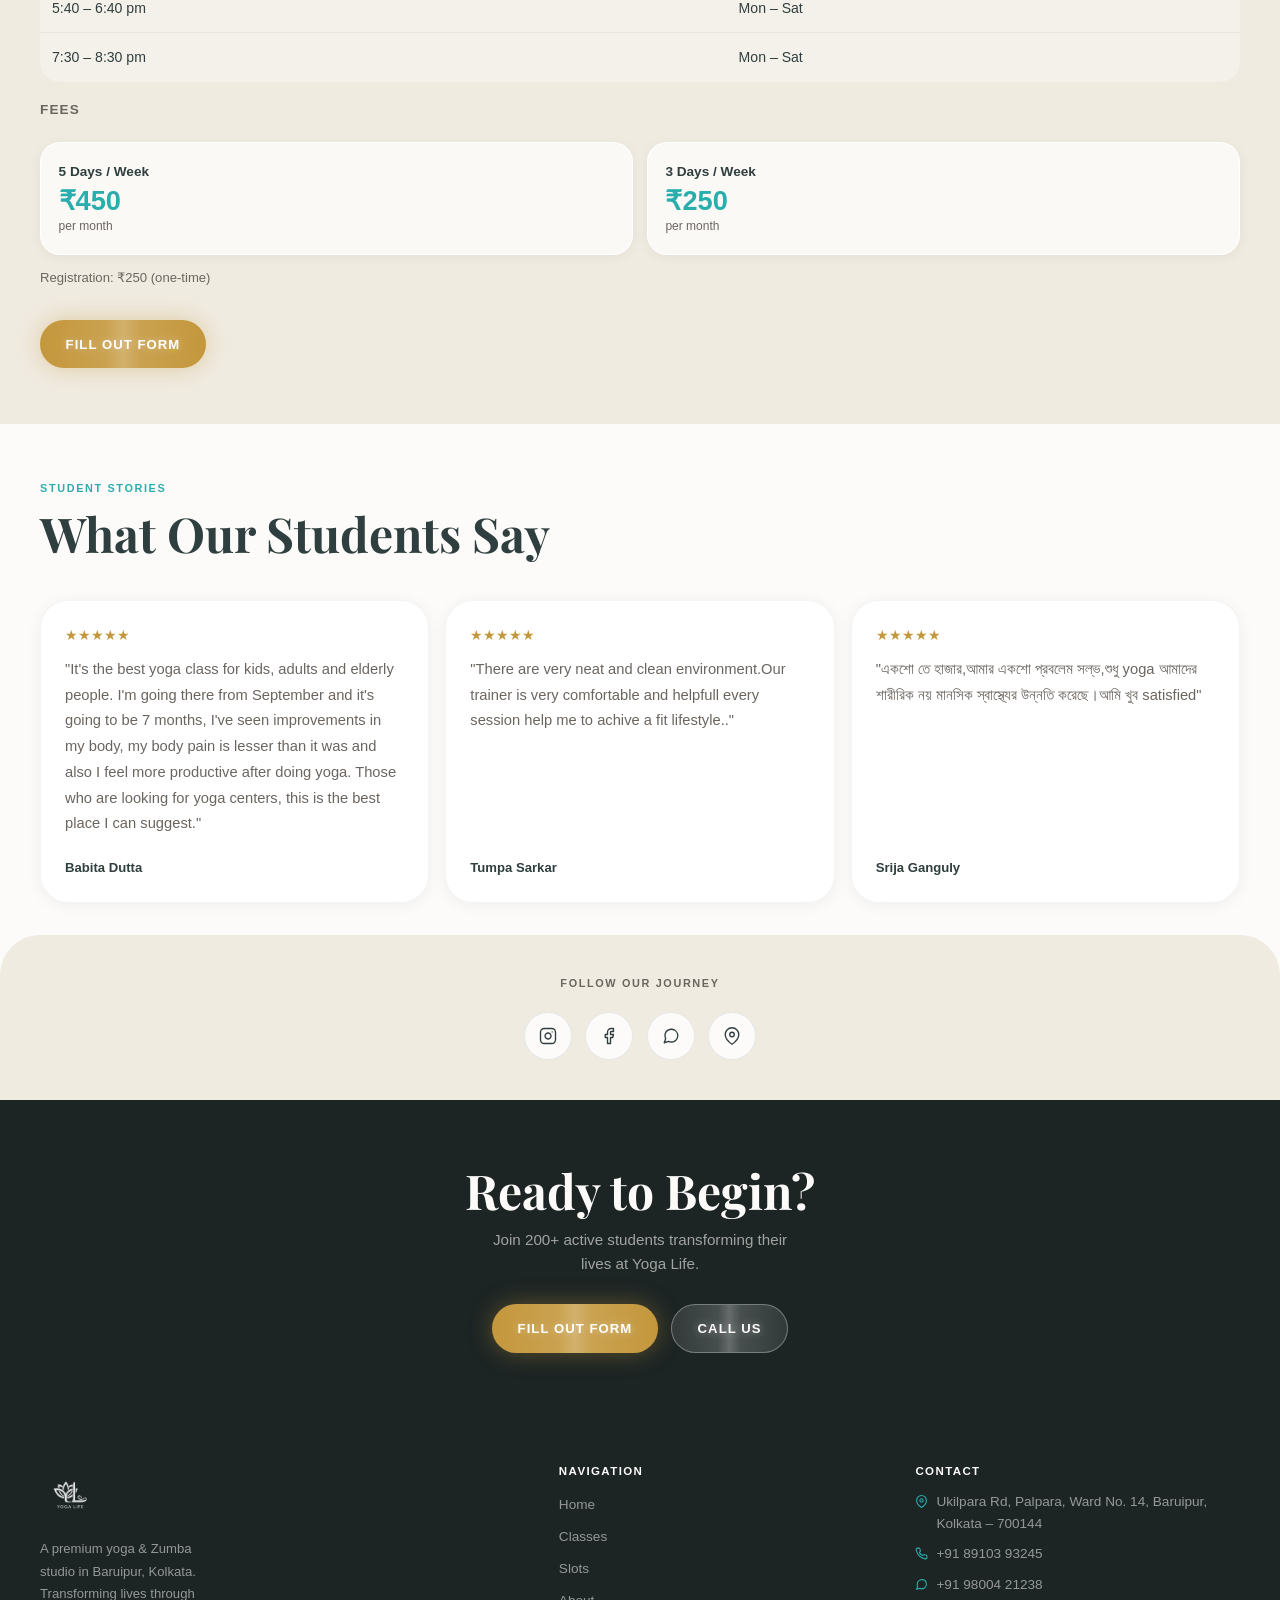
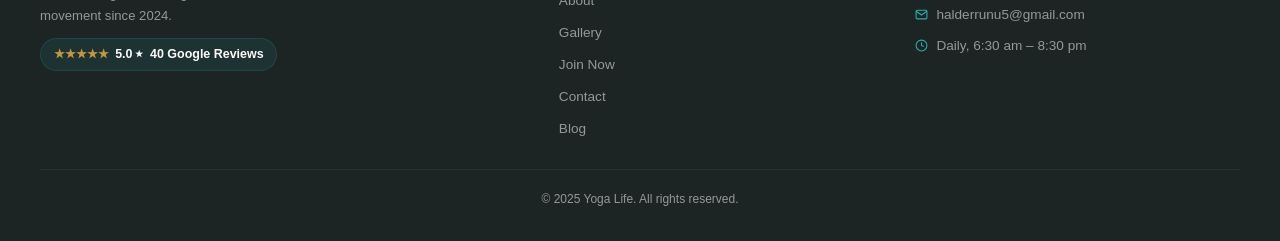
==== commit a39761dd: "feat: mobile optimisation + vertical video showcase - Sticky tab bar on slots page for mobile (no mo" ====
--- a/index.html
+++ b/index.html
@@ -25,7 +25,7 @@
   <link rel="canonical" href="https://www.yogalifebyrunu.org/" />
   <link rel="icon" type="image/png" href="assets/yoga-life-logo.png">
   <link rel="stylesheet" href="https://cdn.jsdelivr.net/npm/swiper@11/swiper-bundle.min.css" />
-  <link rel="stylesheet" href="css/style.css?v=2.4">
+  <link rel="stylesheet" href="css/style.css?v=2.6">
   <script type="application/ld+json">
   {
     "@context": "https://schema.org",
@@ -210,6 +210,31 @@
   </div>
 </section>
 
+<!-- VIDEO SHOWCASE -->
+<section class="video-showcase" aria-label="Studio atmosphere">
+  <div class="video-showcase-inner">
+    <video
+      class="video-showcase-bg"
+      src="assets/bg-vertical.mp4"
+      autoplay
+      loop
+      muted
+      playsinline
+      preload="metadata"
+      aria-hidden="true"
+    ></video>
+    <div class="video-showcase-overlay" aria-hidden="true"></div>
+    <div class="video-showcase-content reveal">
+      <span class="label video-showcase-label">Experience the Studio</span>
+      <h2 class="video-showcase-headline">
+        See the Energy.<br>
+        <em class="text-gold">Feel the Life.</em>
+      </h2>
+      <a href="join.html" class="btn btn-gold" id="video-cta-btn">Join Today</a>
+    </div>
+  </div>
+</section>
+
 <!-- TIMINGS SNAPSHOT -->
 <section class="timings-section section-rounded-top" aria-label="Class schedule">
   <div class="timings-inner">
--- a/css/style.css
+++ b/css/style.css
@@ -882,3 +882,334 @@
     height: 250px;
   }
 }
+
+/* =============================================
+   MOBILE OPTIMISATION (max-width: 767px)
+   ============================================= */
+
+/* ── SLOTS PAGE: Sticky tab bar ── */
+.slots-tabs-sticky {
+  position: sticky;
+  top: var(--nav-h);
+  z-index: 50;
+  background: var(--off-white);
+  padding: 0.6rem 1.1rem 0.5rem;
+  margin: 0 -1.1rem; /* bleed to container edges */
+  border-bottom: 1px solid rgba(0,0,0,0.06);
+  display: flex;
+  justify-content: center;
+}
+
+@media (min-width: 768px) {
+  /* On desktop the tab bar is NOT sticky — stays inline */
+  .slots-tabs-sticky {
+    position: static;
+    background: transparent;
+    padding: 0;
+    margin: 0;
+    border-bottom: none;
+    display: block;
+  }
+}
+
+/* ── SLOTS PAGE: Compact panel on mobile ── */
+@media (max-width: 767px) {
+  /* Reduce outer section padding — attribute selector helps override inline style */
+  .schedule-section,
+  [data-slots-section="true"] {
+    padding-top: 0 !important;
+    padding-bottom: 2rem !important;
+  }
+
+  /* Remove top margin on panels since sticky bar handles spacing */
+  #cp-offline,
+  #cp-online {
+    margin-top: 0.75rem !important;
+    padding: 1rem !important;
+  }
+
+  /* Panel heading smaller on mobile */
+  #cp-offline > h3,
+  #cp-online > h3 {
+    font-size: 1.1rem !important;
+    margin-bottom: 0.75rem !important;
+  }
+
+  /* Inner grid: force single column but tighter gaps */
+  #cp-offline > div[style*="grid"],
+  #cp-online > div[style*="grid"] {
+    gap: 1rem !important;
+  }
+
+  /* Section subheadings (Available Time Slots / Fee Structure) */
+  #cp-offline h4,
+  #cp-online h4 {
+    font-size: 0.82rem !important;
+    margin-bottom: 0.6rem !important;
+    color: var(--text-muted) !important;
+    text-transform: uppercase !important;
+    letter-spacing: 0.07em !important;
+  }
+
+  /* Schedule table more compact on mobile */
+  .schedule-table th,
+  .schedule-table td {
+    padding: 0.55rem 0.6rem !important;
+    font-size: 0.83rem !important;
+  }
+
+  /* Pricing cards: side-by-side on mobile using flex row */
+  .pricing-cards {
+    display: flex !important;
+    flex-direction: row !important;
+    gap: 0.6rem !important;
+    overflow-x: auto !important;
+    -webkit-overflow-scrolling: touch !important;
+    scrollbar-width: none !important;
+    padding-bottom: 0.25rem !important;
+  }
+  .pricing-cards::-webkit-scrollbar { display: none !important; }
+
+  .pricing-card {
+    flex: 0 0 calc(50% - 0.3rem) !important;
+    min-width: 140px !important;
+    padding: 0.85rem !important;
+  }
+
+  .pricing-card .price {
+    font-size: 1.4rem !important;
+  }
+
+  /* Registration fee note smaller */
+  #cp-offline > div > div > p[style*="reg"],
+  #cp-online > div > div > p[style*="reg"],
+  .schedule-section p[data-i18n="sp.reg.fee"] {
+    font-size: 0.78rem !important;
+    margin-top: 0.6rem !important;
+  }
+
+  /* Popular times section: less top padding since it follows slots */
+  .popular-times-section {
+    padding-top: 2rem !important;
+  }
+}
+
+/* ── INDEX PAGE: Cap hero video height on mobile ── */
+@media (max-width: 767px) {
+  .hero-video-wrapper {
+    margin-top: 1.5rem !important;
+    max-height: 240px !important;
+    overflow: hidden !important;
+  }
+  .hero-video-wrapper video {
+    max-height: 240px !important;
+    object-fit: cover !important;
+  }
+}
+
+/* ── ALL INNER PAGES: Reduce page-hero padding on mobile ── */
+@media (max-width: 767px) {
+  .page-hero {
+    padding: calc(var(--nav-h) + 1.5rem) 1.1rem 2rem !important;
+  }
+  .page-hero h1 {
+    font-size: clamp(1.8rem, 9vw, 3rem) !important;
+  }
+  .page-hero p {
+    font-size: 0.88rem !important;
+    margin-top: 0.5rem !important;
+  }
+}
+
+/* ── CLASSES PAGE: Tighter section padding on mobile ── */
+@media (max-width: 767px) {
+  .class-detail {
+    padding: 1.75rem 0 !important;
+    gap: 1.25rem !important;
+  }
+  /* Remove large aspect ratio on mobile — let image be natural height */
+  .class-detail-img {
+    aspect-ratio: 16/9 !important;
+  }
+  .class-detail-body h2 {
+    font-size: clamp(1.3rem, 6vw, 1.8rem) !important;
+  }
+  .class-detail-body p {
+    font-size: 0.88rem !important;
+    margin-bottom: 0.75rem !important;
+  }
+  .benefits-list {
+    gap: 0.35rem !important;
+    margin-bottom: 1rem !important;
+  }
+}
+
+/* ── ABOUT PAGE: Reduce about-hero-section padding on mobile ── */
+@media (max-width: 767px) {
+  .about-hero-section {
+    padding: calc(var(--nav-h) + 1.25rem) 1.1rem 0 !important;
+  }
+  .about-hero-text {
+    padding-bottom: 1.25rem !important;
+  }
+  .about-hero-img {
+    max-width: 280px !important;
+    aspect-ratio: 3/4 !important;
+  }
+  .about-story {
+    padding: 2.5rem 1.1rem !important;
+  }
+  .qualifications {
+    padding: 2.5rem 1.1rem !important;
+  }
+  .qual-grid {
+    gap: 0.65rem !important;
+  }
+}
+
+/* ── CONTACT PAGE: Tighter spacing on mobile ── */
+@media (max-width: 767px) {
+  .contact-section {
+    padding: 2rem 1.1rem 2.5rem !important;
+  }
+  .contact-inner {
+    gap: 1.75rem !important;
+  }
+  .contact-detail {
+    margin-bottom: 0.85rem !important;
+  }
+  .contact-cta-row {
+    gap: 0.5rem !important;
+  }
+  .contact-cta-row .btn {
+    flex: 1 1 auto !important;
+    min-width: 0 !important;
+    font-size: 0.75rem !important;
+    padding: 0.7rem 0.9rem !important;
+    justify-content: center !important;
+  }
+}
+
+/* ── GLOBAL: Reduce CTA band padding on mobile ── */
+@media (max-width: 767px) {
+  .cta-band {
+    padding: 3rem 1.1rem !important;
+  }
+  .cta-band h2 {
+    font-size: clamp(1.4rem, 6vw, 2.2rem) !important;
+  }
+  .statement-band {
+    padding: 2.75rem 1.1rem !important;
+  }
+
+  /* Footer: reduce bottom padding on mobile (already has float buttons) */
+  .site-footer {
+    padding-bottom: 8rem !important;
+  }
+}
+
+/* ── TIMINGS TABS on slots page: full-width on mobile ── */
+@media (max-width: 767px) {
+  .timings-tabs {
+    width: 100% !important;
+    display: flex !important;
+    justify-content: stretch !important;
+  }
+  .timings-tab {
+    flex: 1 !important;
+    text-align: center !important;
+    font-size: 0.78rem !important;
+    padding: 0.55rem 0.5rem !important;
+  }
+}
+
+/* ===== VIDEO SHOWCASE SECTION ===== */
+.video-showcase {
+  position: relative;
+  overflow: hidden;
+  background: var(--charcoal);
+}
+
+.video-showcase-inner {
+  position: relative;
+  /* Desktop: cinematic wide letterbox — vertical video center-cropped */
+  height: clamp(420px, 56vw, 700px);
+  overflow: hidden;
+  display: flex;
+  align-items: center;
+  justify-content: center;
+}
+
+@media (max-width: 767px) {
+  .video-showcase-inner {
+    /* Mobile: taller box — shows more of the vertical frame */
+    height: min(85vw, 520px);
+    min-height: 320px;
+  }
+}
+
+.video-showcase-bg {
+  position: absolute;
+  inset: 0;
+  width: 100%;
+  height: 100%;
+  object-fit: cover;
+  object-position: center center;
+  pointer-events: none;
+}
+
+/* Layered overlay: vignette + dim for text legibility */
+.video-showcase-overlay {
+  position: absolute;
+  inset: 0;
+  background:
+    linear-gradient(to right,
+      rgba(28,36,36,0.75) 0%,
+      rgba(28,36,36,0.4) 30%,
+      rgba(28,36,36,0.4) 70%,
+      rgba(28,36,36,0.75) 100%
+    ),
+    linear-gradient(to bottom,
+      rgba(28,36,36,0.55) 0%,
+      rgba(28,36,36,0.15) 35%,
+      rgba(28,36,36,0.15) 65%,
+      rgba(28,36,36,0.65) 100%
+    );
+  z-index: 1;
+}
+
+.video-showcase-content {
+  position: relative;
+  z-index: 2;
+  text-align: center;
+  padding: 2rem 1.5rem;
+  max-width: 600px;
+}
+
+.video-showcase-label {
+  color: var(--teal);
+  display: block;
+  margin-bottom: 0.85rem;
+  letter-spacing: 0.2em;
+}
+
+.video-showcase-headline {
+  font-family: var(--font-display);
+  font-weight: 900;
+  font-size: clamp(2rem, 6vw, 4rem);
+  line-height: 1.05;
+  letter-spacing: -0.02em;
+  color: var(--off-white);
+  margin-bottom: 1.75rem;
+  text-shadow: 0 2px 20px rgba(0,0,0,0.45);
+}
+
+@media (max-width: 767px) {
+  .video-showcase-headline {
+    font-size: clamp(1.7rem, 8vw, 2.5rem);
+    margin-bottom: 1.25rem;
+  }
+  .video-showcase-content {
+    padding: 1.25rem 1rem;
+  }
+}
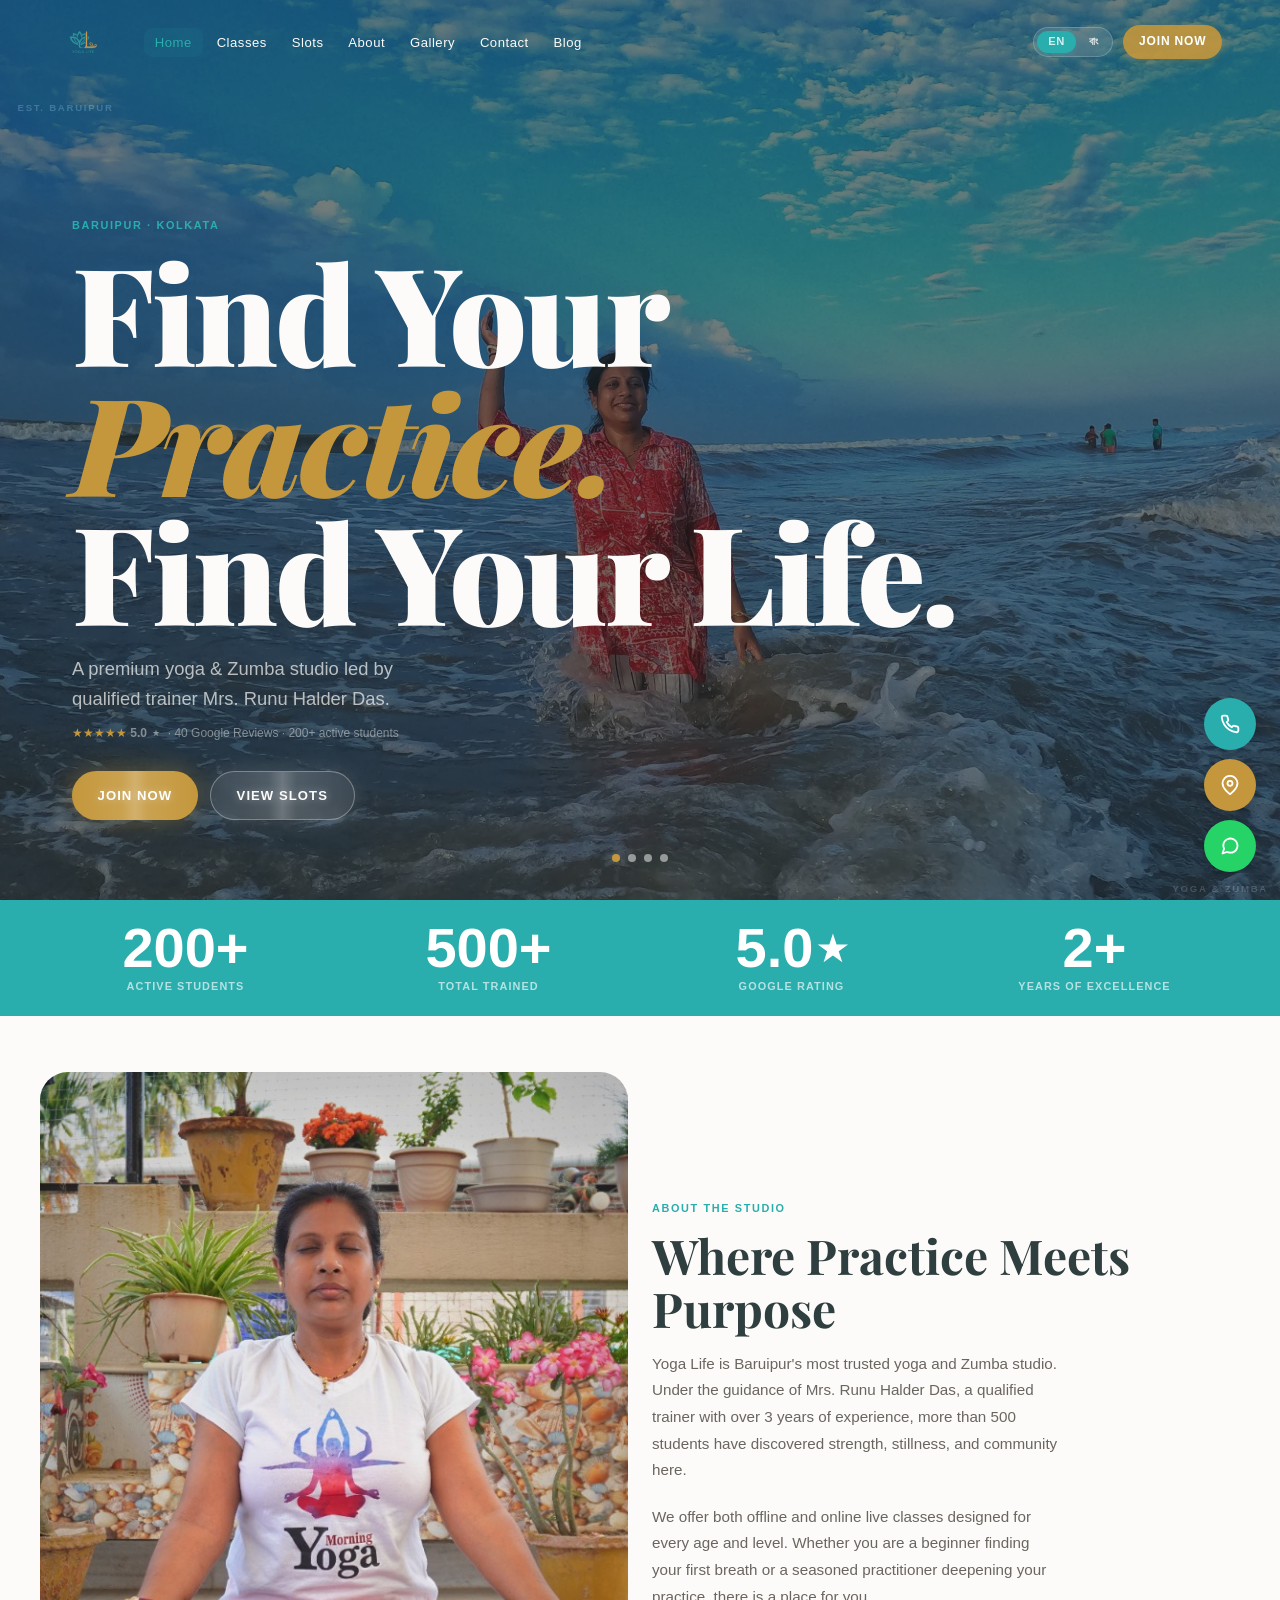
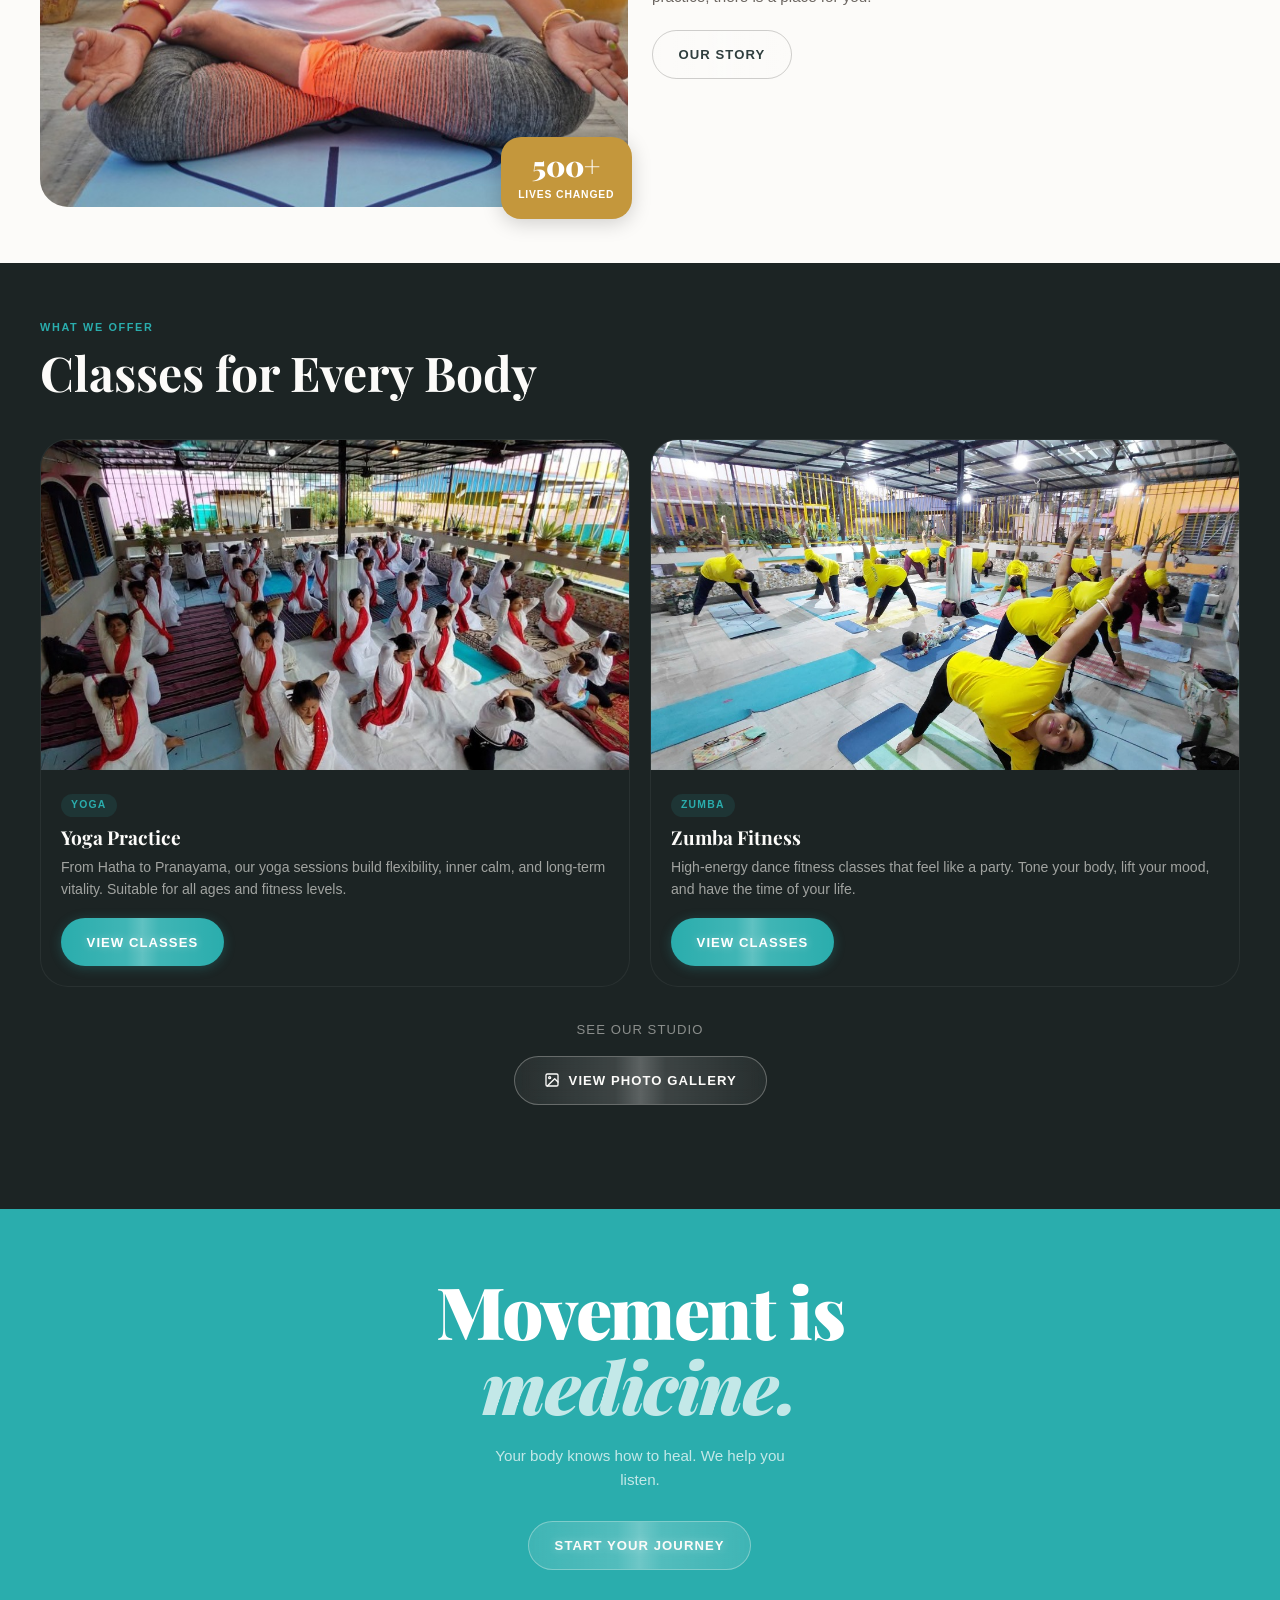
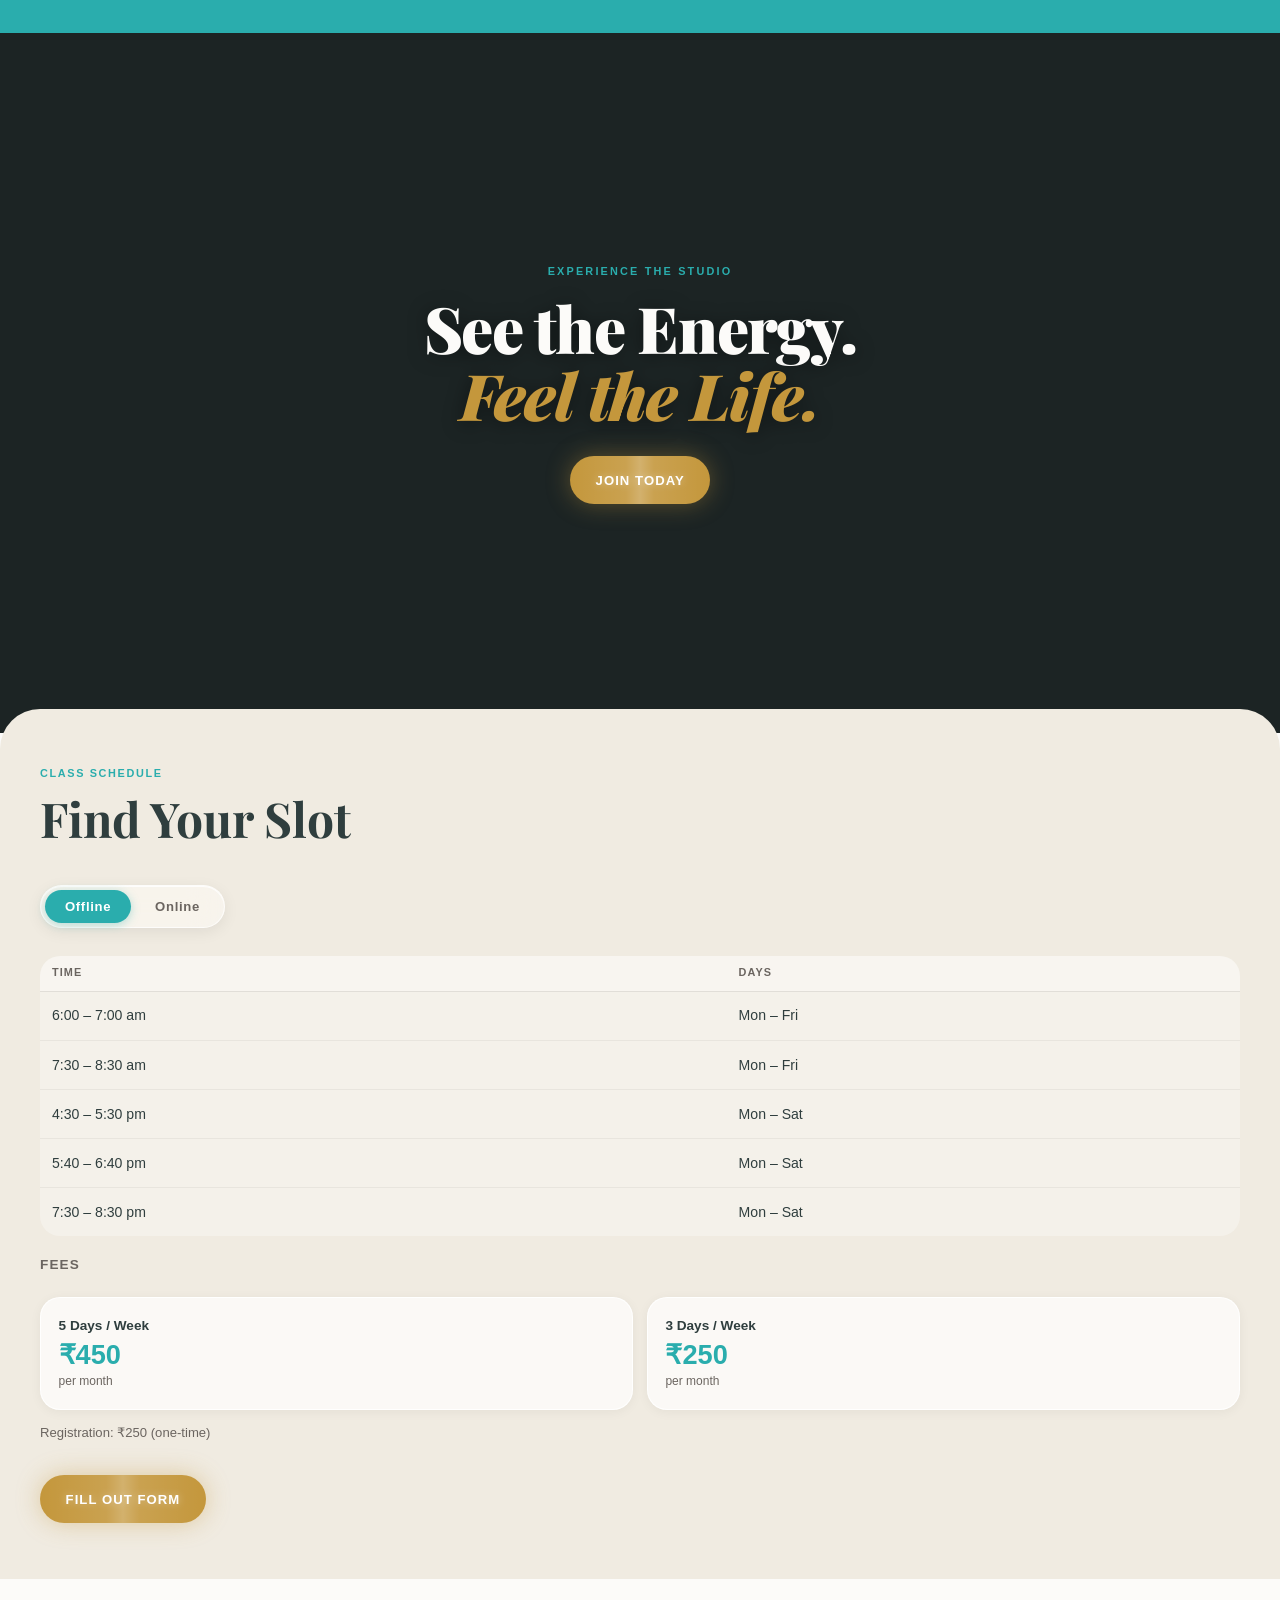
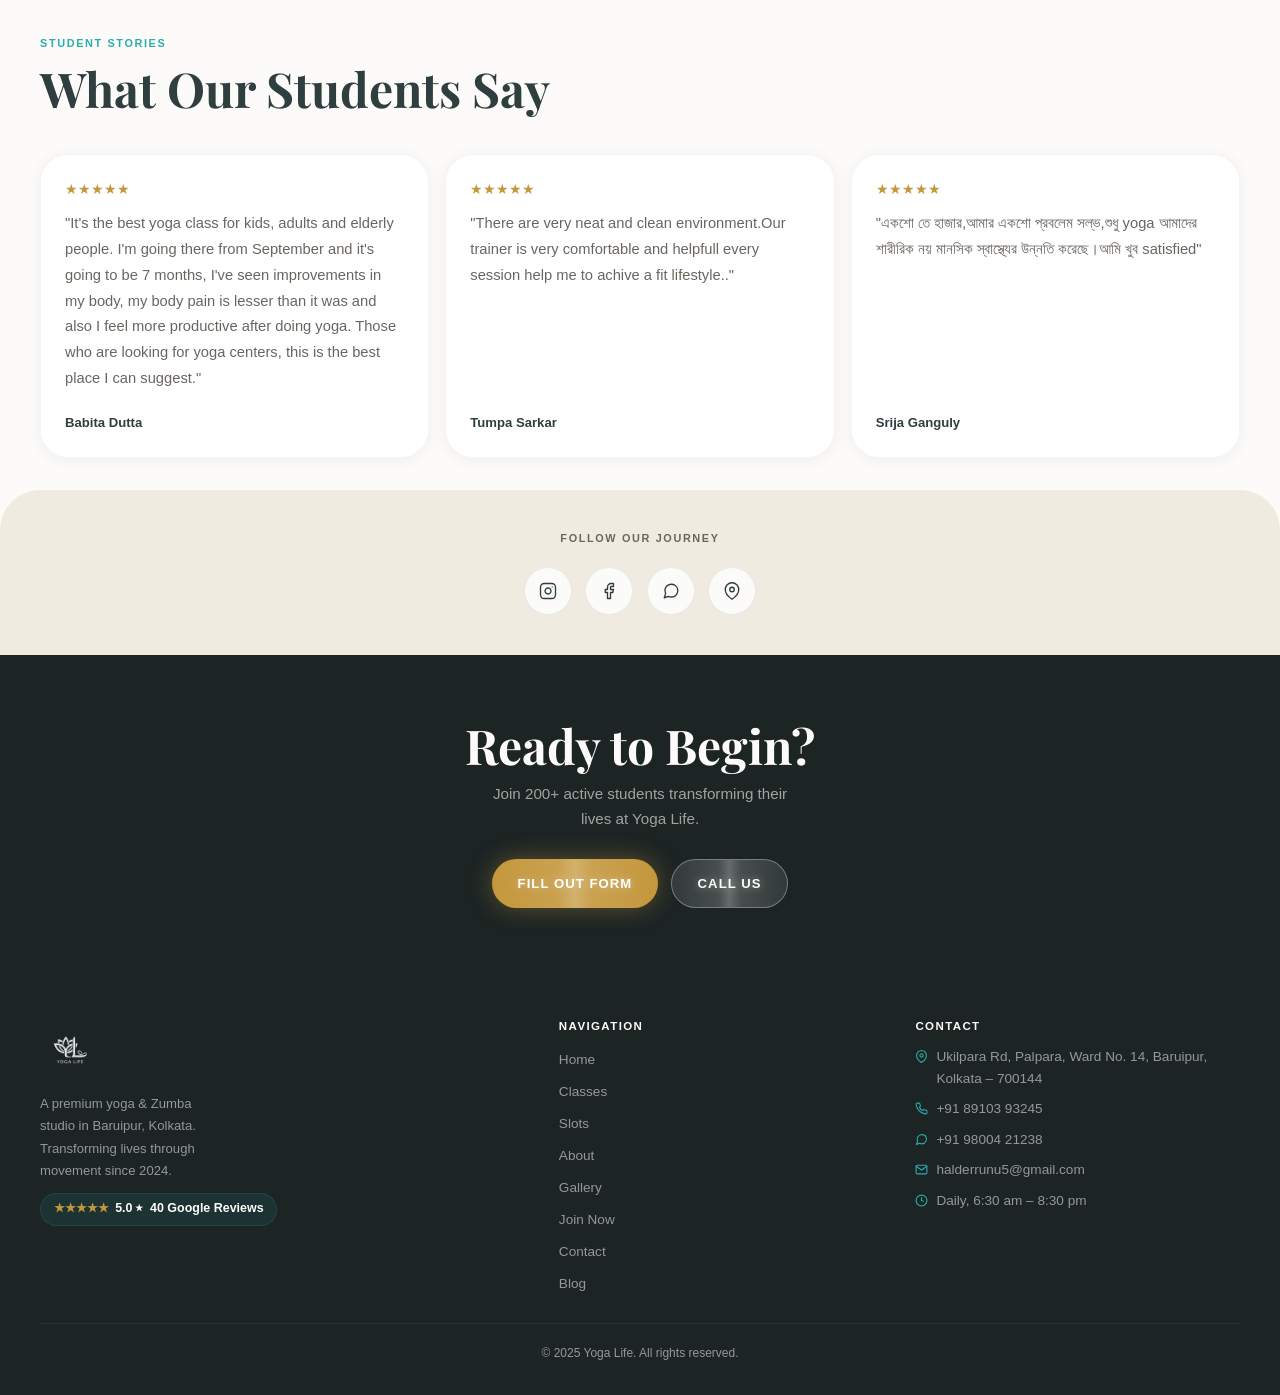
==== commit ffaf99dc: "fix: hero cleanup, slots pricing text, gallery button - Removed video from hero landing — now clean " ====
--- a/index.html
+++ b/index.html
@@ -25,7 +25,7 @@
   <link rel="canonical" href="https://www.yogalifebyrunu.org/" />
   <link rel="icon" type="image/png" href="assets/yoga-life-logo.png">
   <link rel="stylesheet" href="https://cdn.jsdelivr.net/npm/swiper@11/swiper-bundle.min.css" />
-  <link rel="stylesheet" href="css/style.css?v=2.6">
+  <link rel="stylesheet" href="css/style.css?v=2.7">
   <script type="application/ld+json">
   {
     "@context": "https://schema.org",
@@ -120,10 +120,6 @@
       <a href="join.html" class="btn btn-gold" id="hero-join-btn" data-i18n="hero.cta1">Join Now</a>
       <a href="slots.html" class="btn btn-outline" id="hero-slots-btn">View Slots</a>
     </div>
-
-    <!-- HERO VIDEO EMBED -->
-    <div class="hero-video-wrapper reveal reveal-delay-1">
-      <video src="assets/gemini_generated_video_fc693d4a.mp4" autoplay loop muted playsinline></video>
     </div>
   </div>
 </section>
@@ -195,6 +191,14 @@
         <a href="classes.html" class="btn btn-teal" id="zumba-classes-btn" data-i18n="classes.link">View Classes</a>
       </div>
     </article>
+  </div>
+  <!-- Gallery discovery row -->
+  <div class="gallery-discovery reveal" style="text-align:center; padding: 2rem 1.1rem 3rem;">
+    <p style="color:rgba(250,248,244,0.5); font-size:0.82rem; letter-spacing:0.08em; text-transform:uppercase; margin-bottom:1rem;">See Our Studio</p>
+    <a href="gallery.html" class="btn btn-outline-gallery" id="home-gallery-btn">
+      <svg width="16" height="16" viewBox="0 0 24 24" fill="none" stroke="currentColor" stroke-width="2" stroke-linecap="round" stroke-linejoin="round" aria-hidden="true"><rect x="3" y="3" width="18" height="18" rx="2"/><circle cx="8.5" cy="8.5" r="1.5"/><polyline points="21 15 16 10 5 21"/></svg>
+      View Photo Gallery
+    </a>
   </div>
 </section>
 
--- a/css/style.css
+++ b/css/style.css
@@ -994,18 +994,46 @@
   }
 }
 
-/* ── INDEX PAGE: Cap hero video height on mobile ── */
+/* ── INDEX PAGE: Hero video removed from hero — wrapper CSS kept as no-op ── */
+/* .hero-video-wrapper removed from DOM; rules below are dormant */
 @media (max-width: 767px) {
   .hero-video-wrapper {
-    margin-top: 1.5rem !important;
-    max-height: 240px !important;
-    overflow: hidden !important;
-  }
-  .hero-video-wrapper video {
-    max-height: 240px !important;
-    object-fit: cover !important;
-  }
-}
+    display: none;
+  }
+}
+
+/* ── Gallery discovery button (dark section, ghost style) ── */
+.btn-outline-gallery {
+  display: inline-flex;
+  align-items: center;
+  gap: 0.55rem;
+  font-family: var(--font-body);
+  font-weight: 700;
+  font-size: 0.82rem;
+  letter-spacing: 0.08em;
+  text-transform: uppercase;
+  padding: 0.8rem 1.8rem;
+  border-radius: var(--r-xl);
+  border: 1.5px solid rgba(250,248,244,0.3);
+  color: var(--off-white);
+  background: rgba(255,255,255,0.05);
+  backdrop-filter: blur(8px);
+  -webkit-backdrop-filter: blur(8px);
+  transition: border-color var(--transition), background var(--transition), transform 150ms var(--ease-sharp);
+  white-space: nowrap;
+  min-height: 48px;
+  text-shadow: none;
+}
+.btn-outline-gallery:hover {
+  border-color: var(--teal);
+  color: var(--teal);
+  background: rgba(42,173,173,0.08);
+  transform: translateY(-2px);
+}
+.btn-outline-gallery svg {
+  flex-shrink: 0;
+}
+
 
 /* ── ALL INNER PAGES: Reduce page-hero padding on mobile ── */
 @media (max-width: 767px) {
